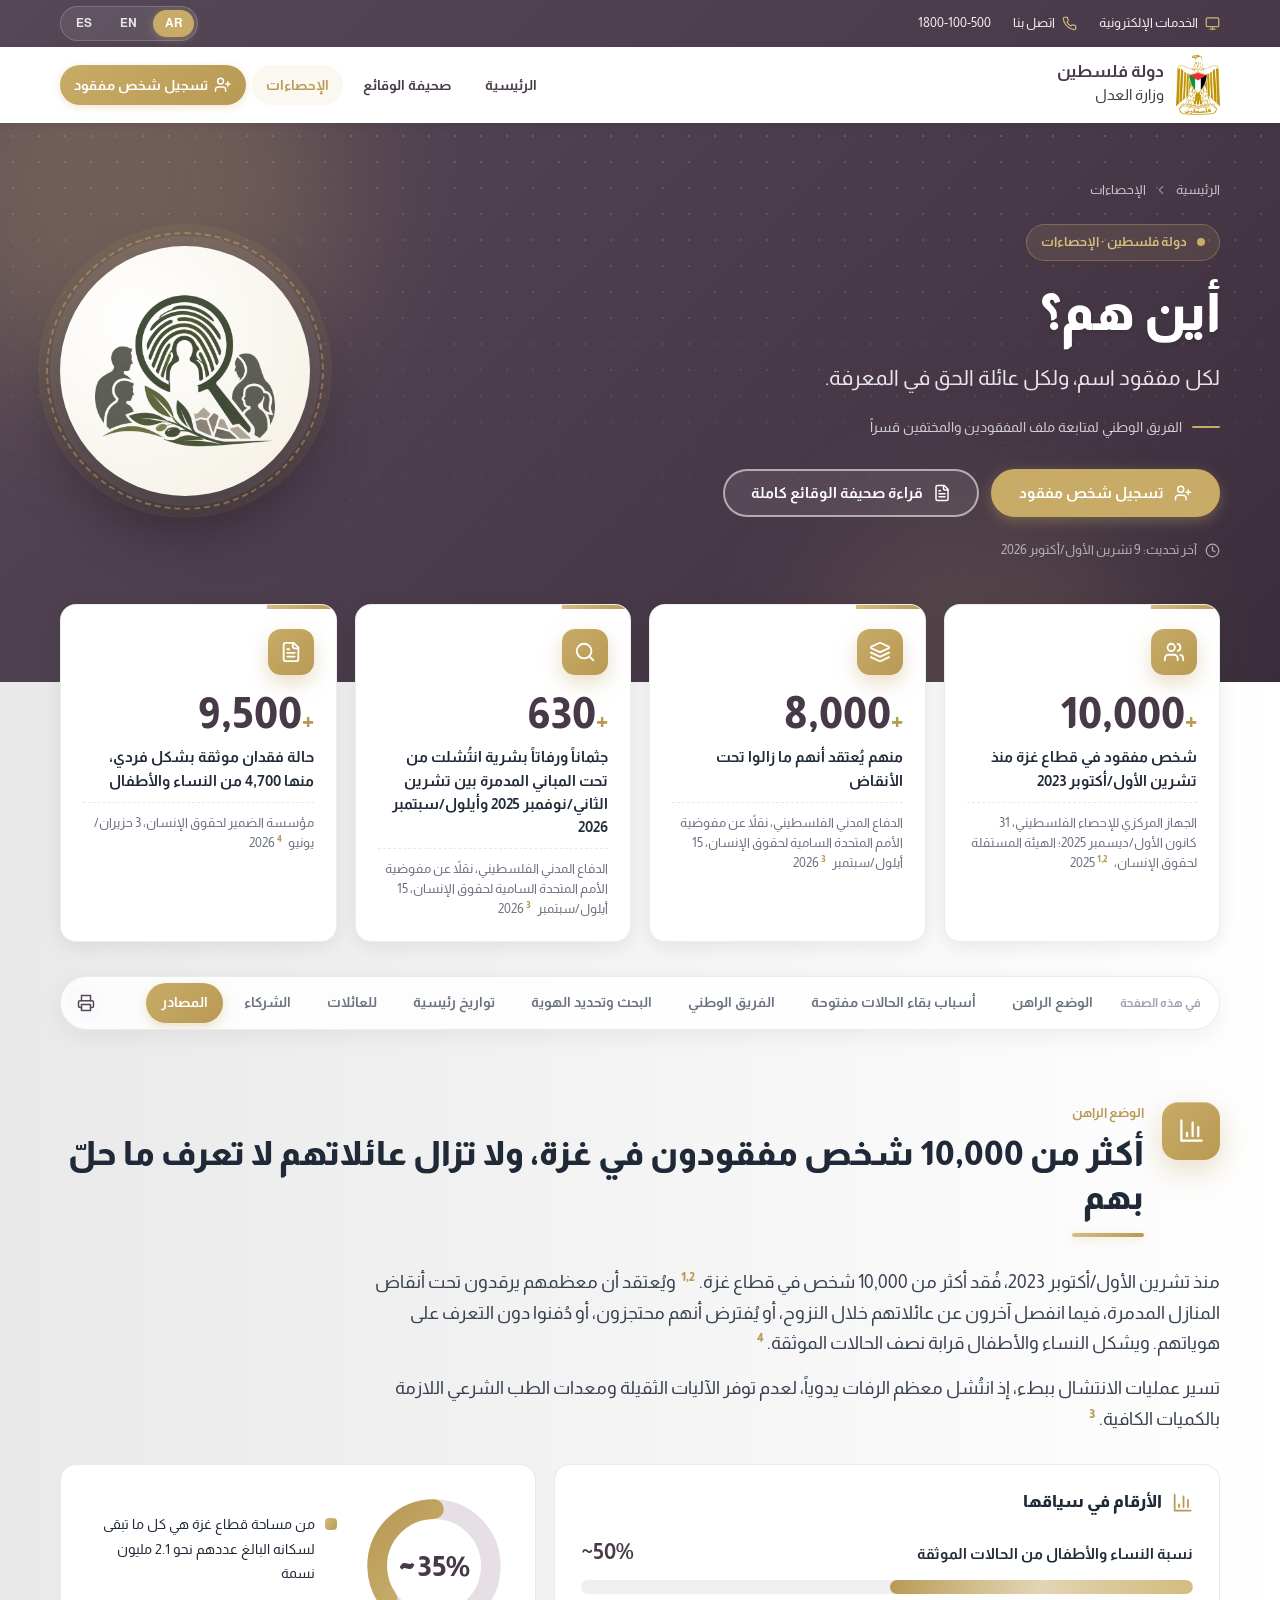
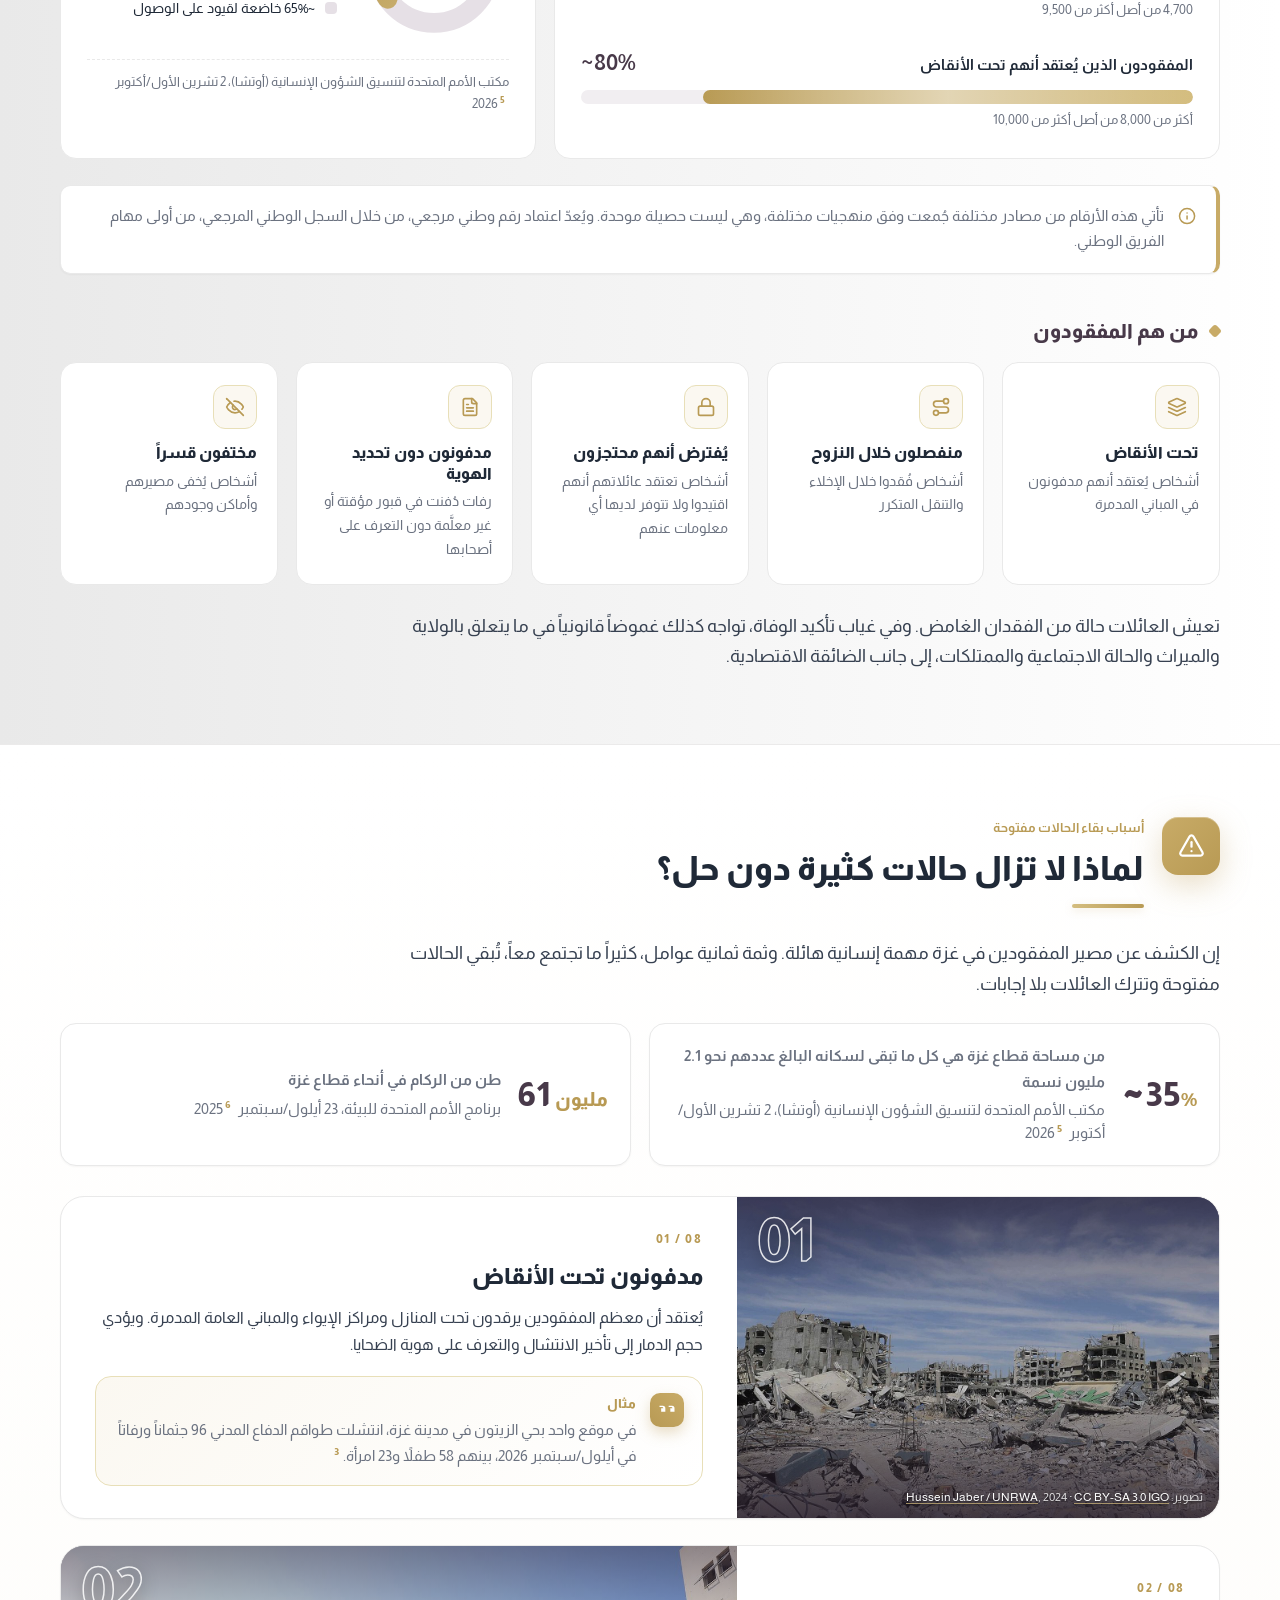
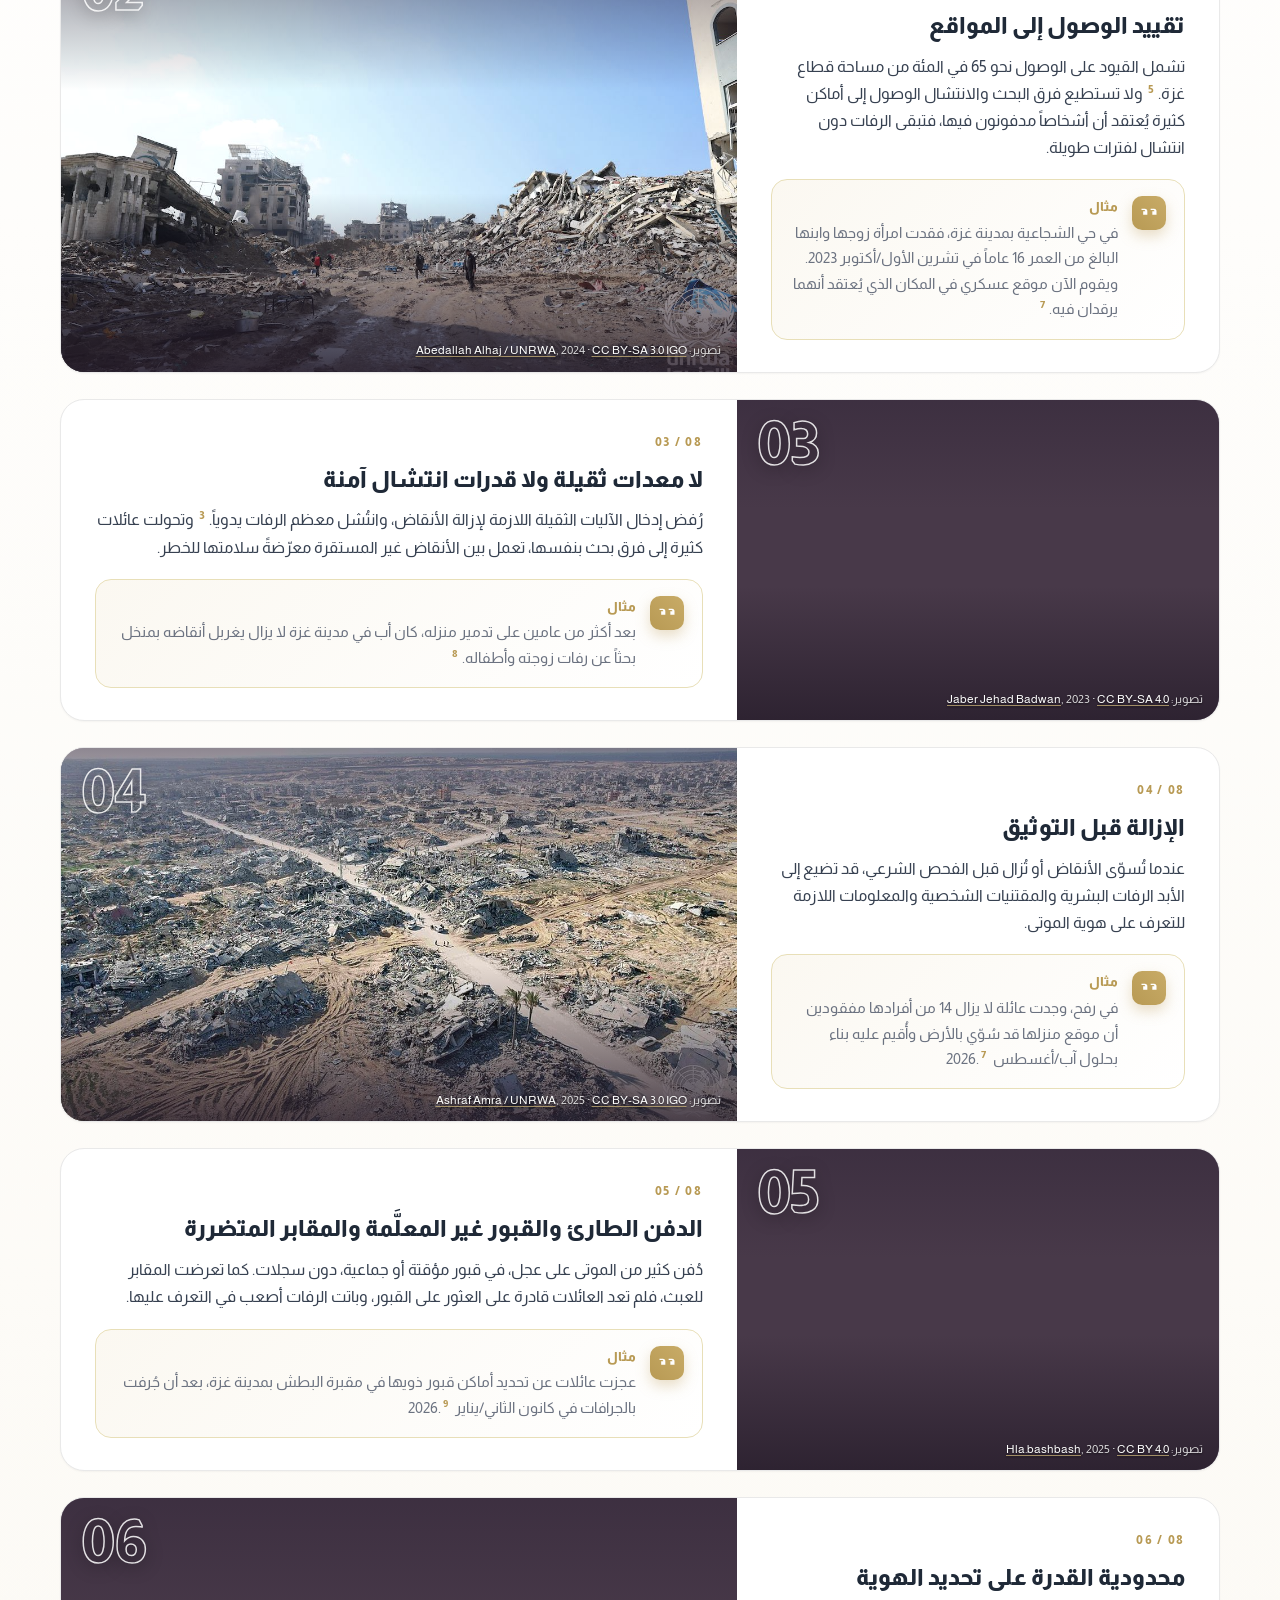
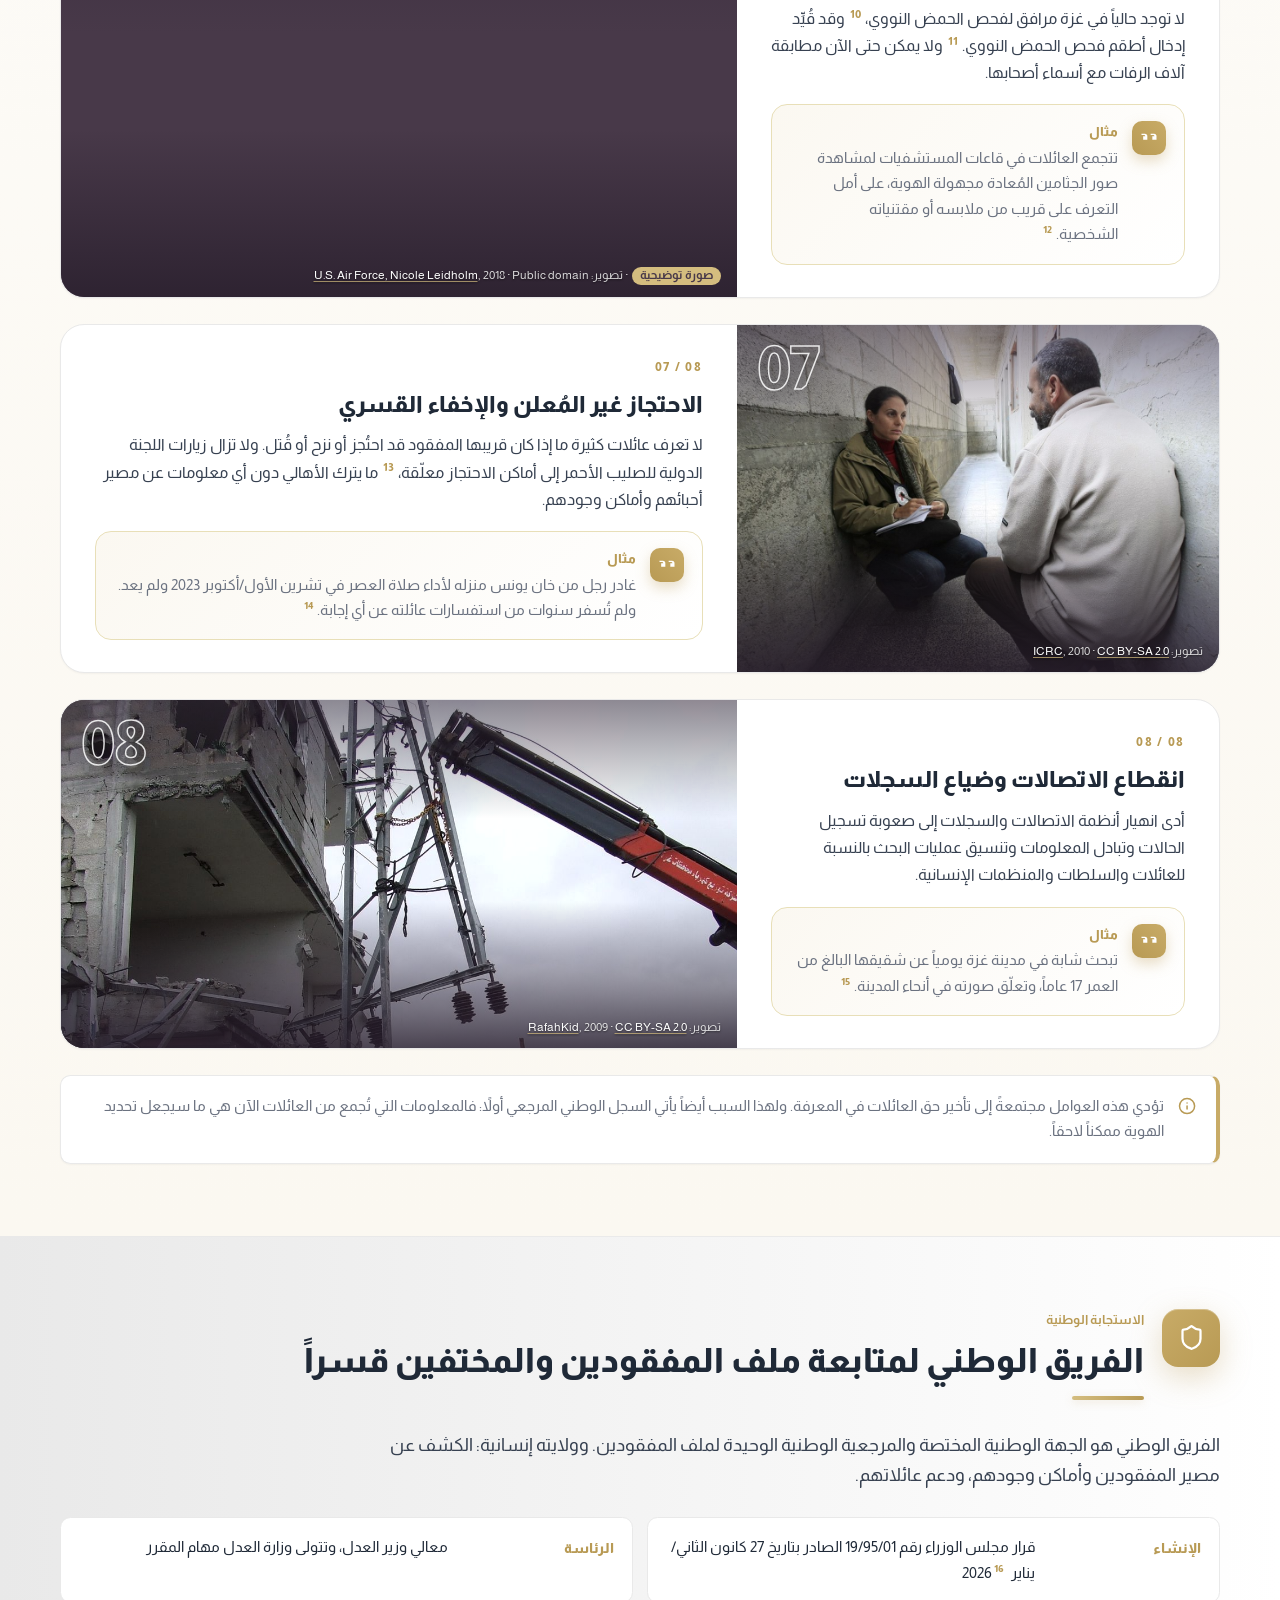
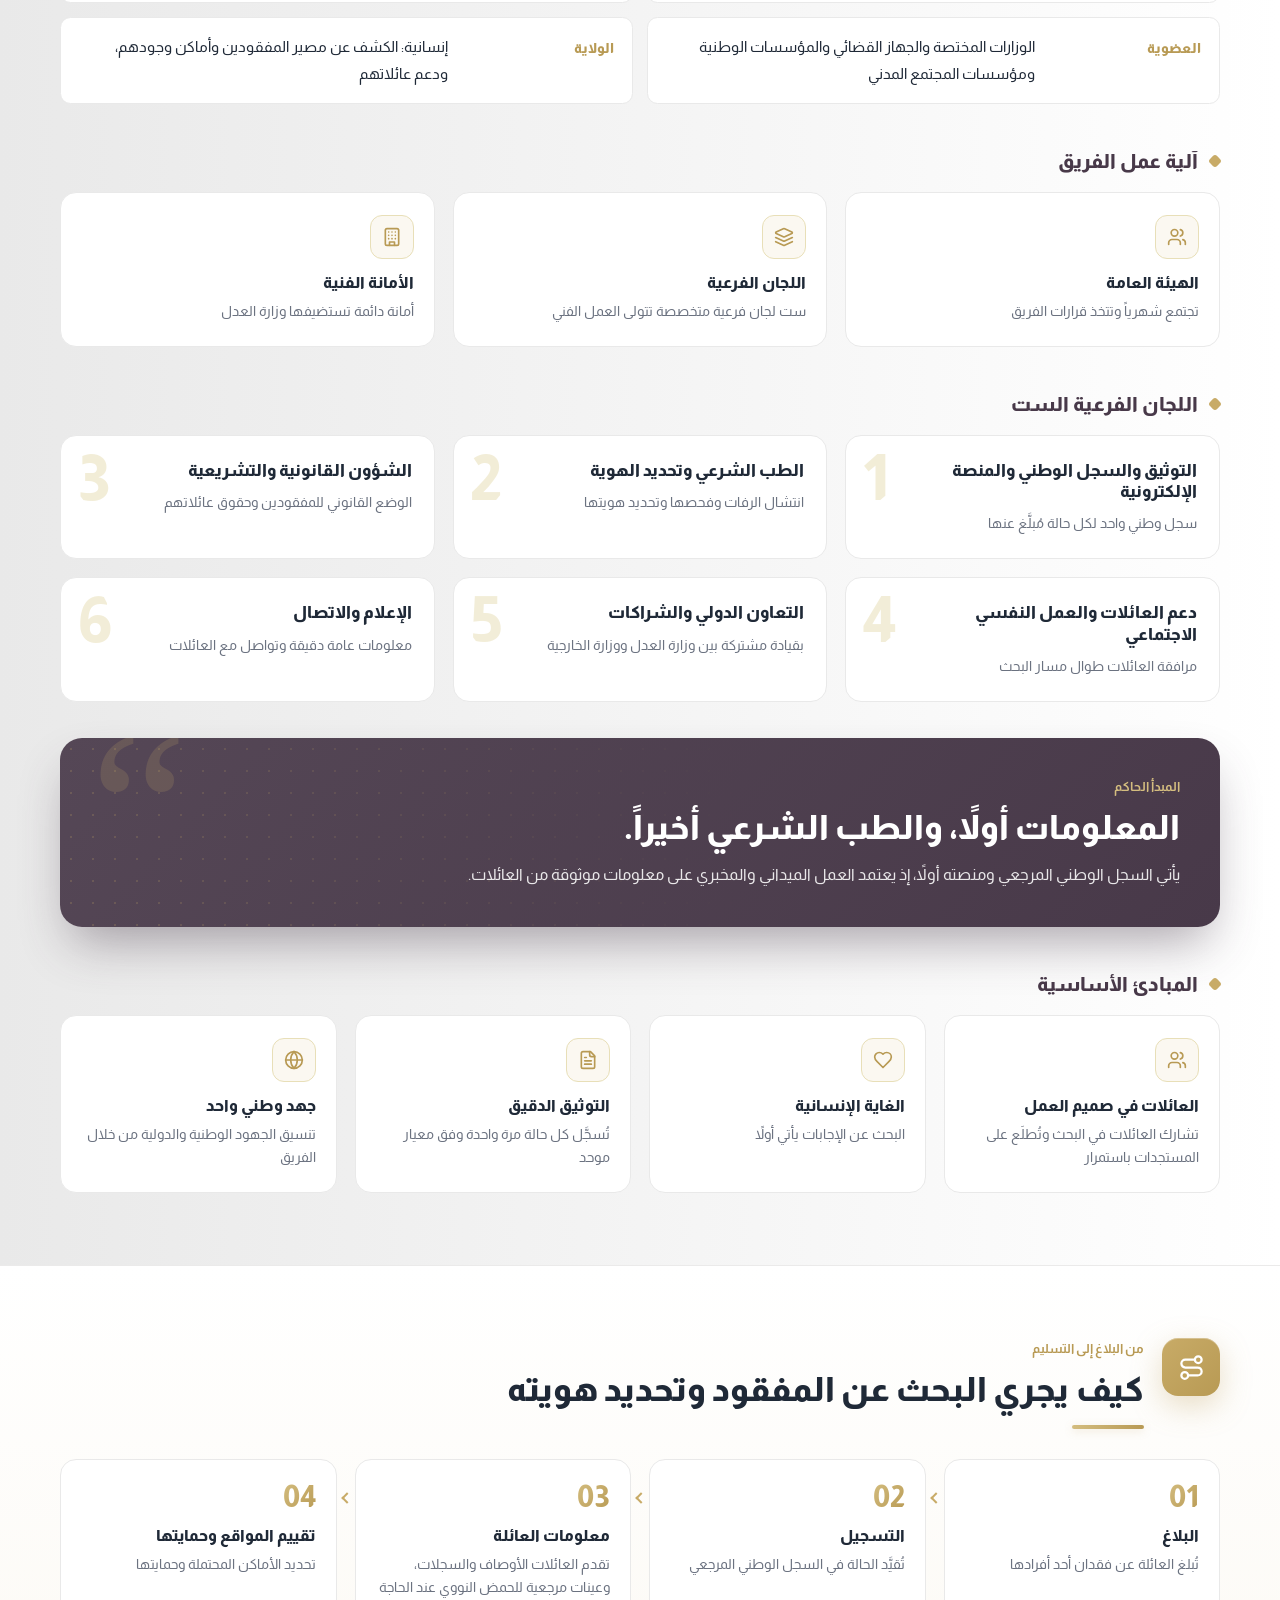
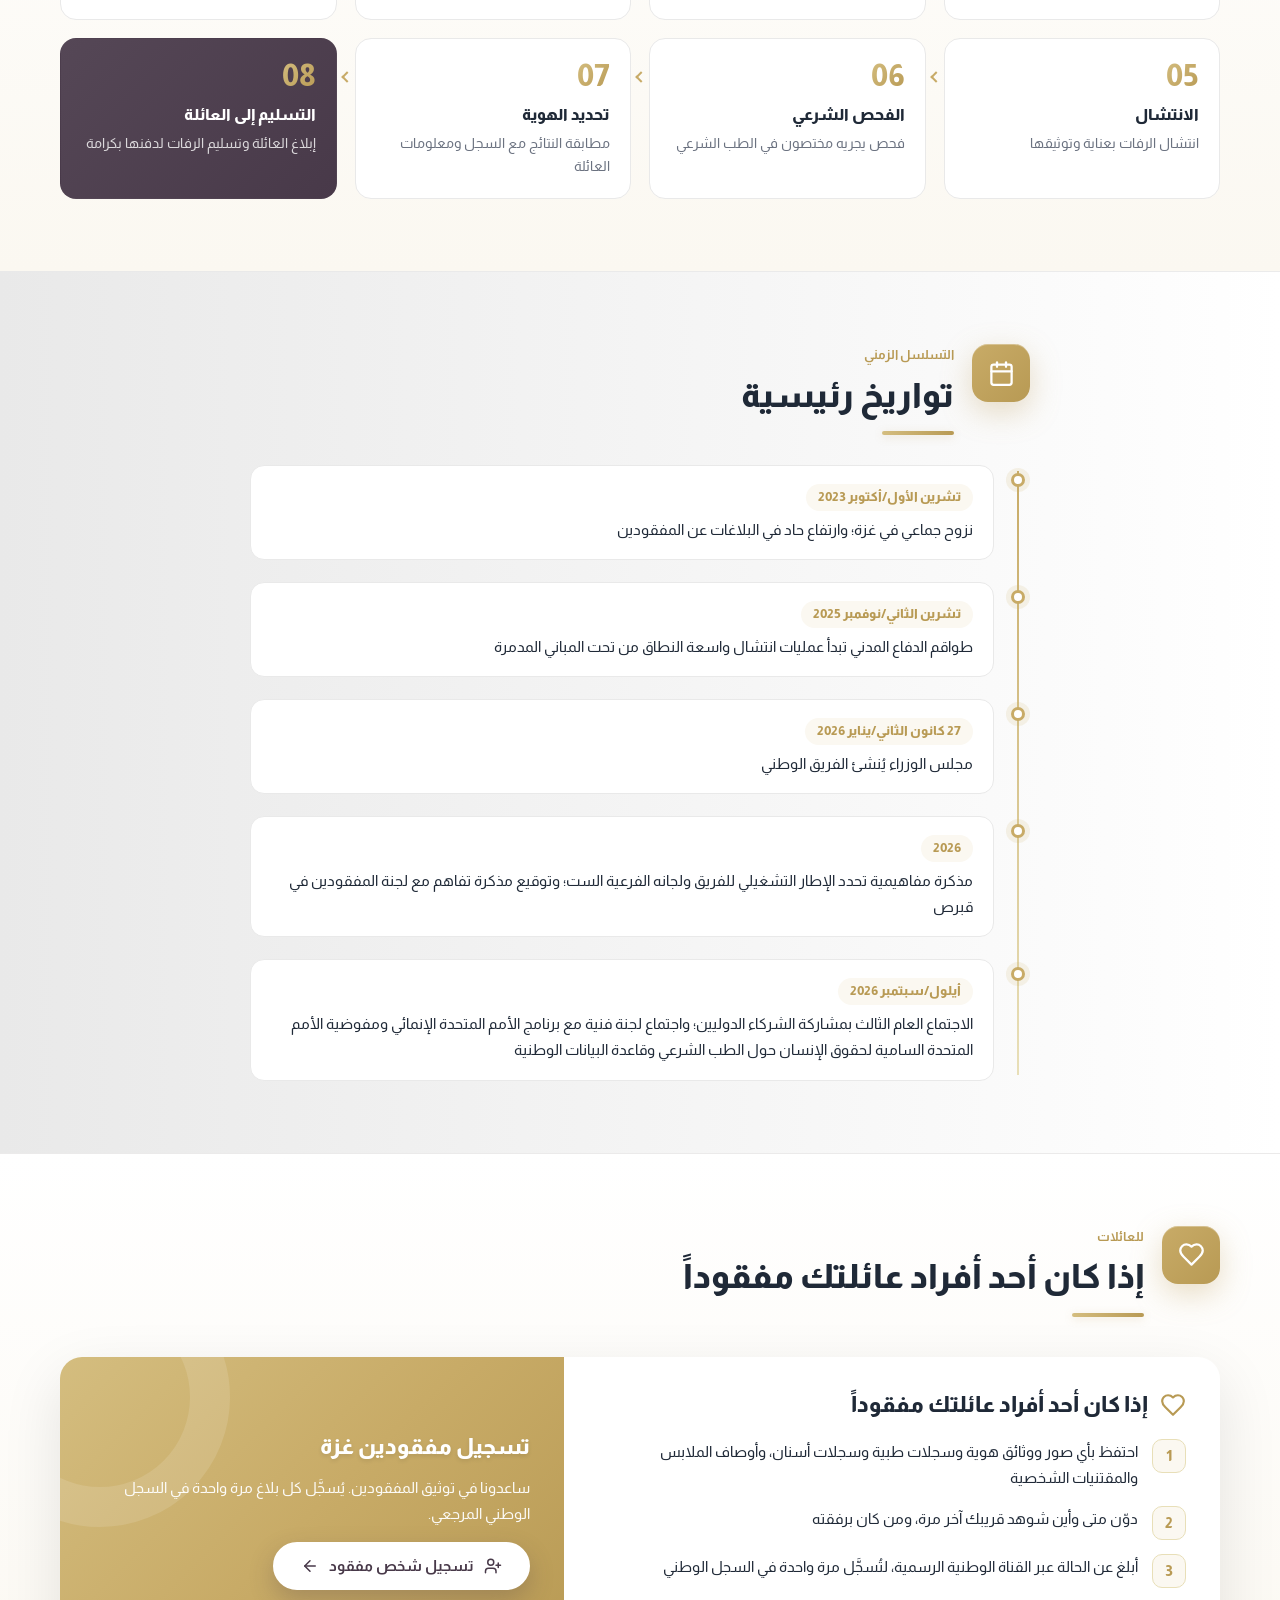
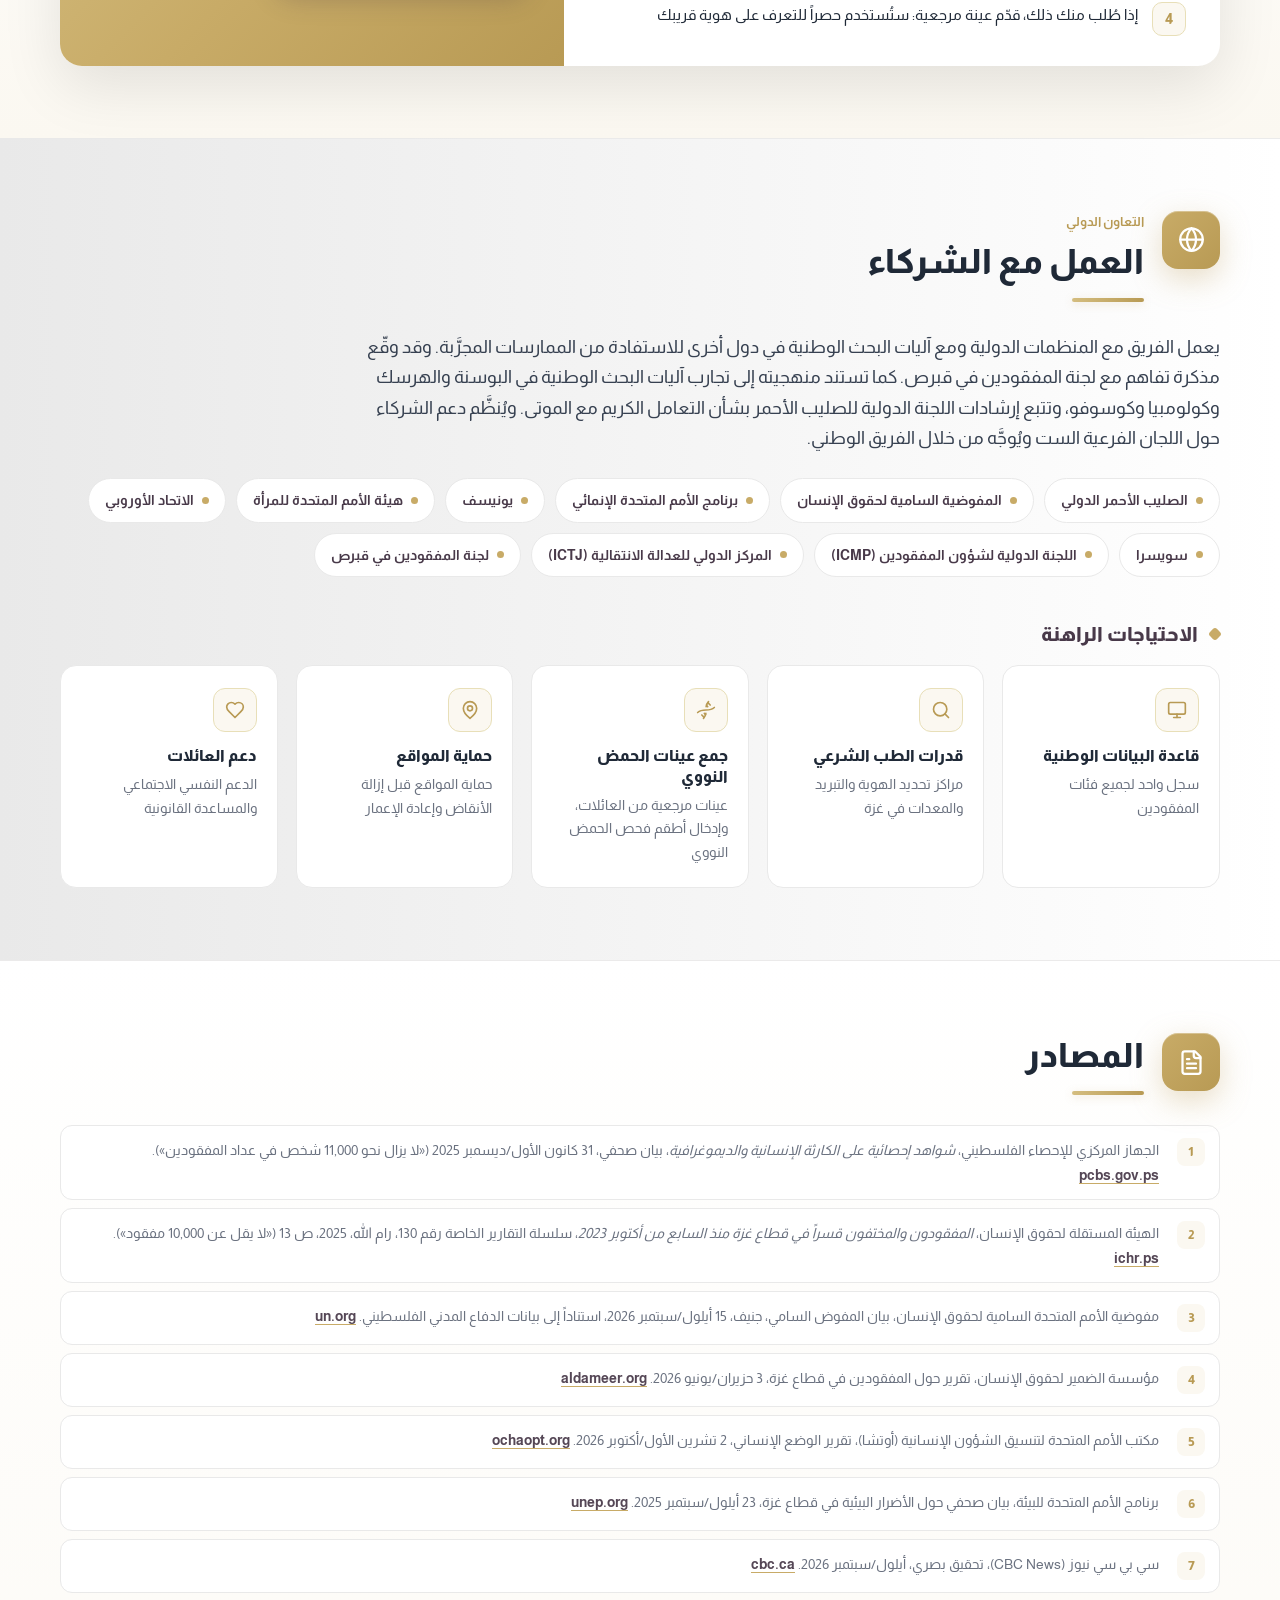
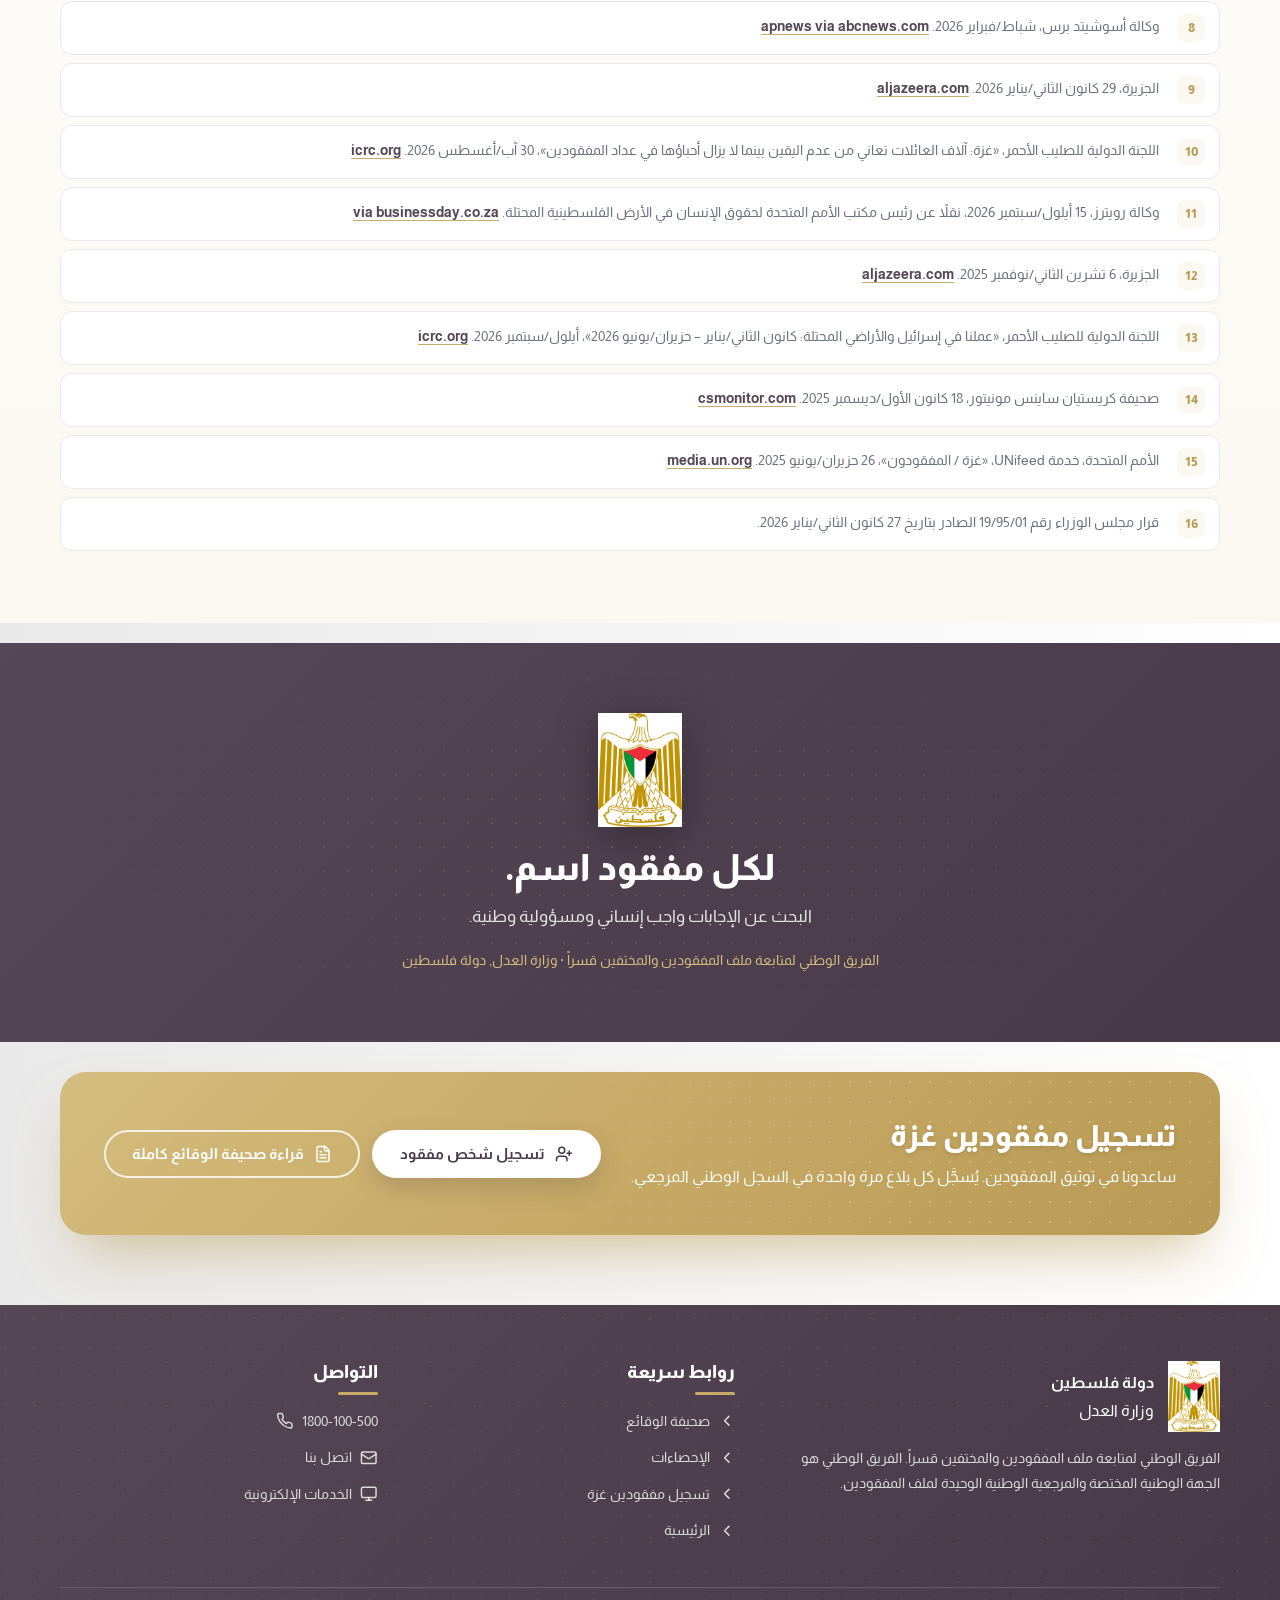
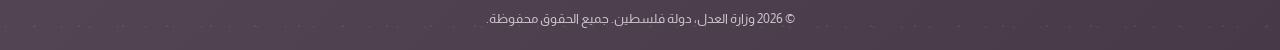
==== national-team-missing-persons-statistics/index.html @ a4e30861 "Temporary preview of the National Team missing persons pages" ====
<!doctype html>
<html lang="ar" dir="rtl">
<head>
<meta charset="utf-8">
<meta name="robots" content="noindex, nofollow">
<meta name="viewport" content="width=device-width, initial-scale=1">
<title>أين هم؟ المفقودون في غزة بالأرقام | وزارة العدل, دولة فلسطين</title>
<meta name="description" content="إحصاءات حول المفقودين في قطاع غزة: الأرقام الرئيسية، وأسباب بقاء الحالات مفتوحة، وكيف يبحث الفريق الوطني عن المفقودين ويحدد هوياتهم.">
<meta name="theme-color" content="#554756">
<meta property="og:title" content="أين هم؟ المفقودون في غزة بالأرقام">
<meta property="og:description" content="إحصاءات حول المفقودين في قطاع غزة: الأرقام الرئيسية، وأسباب بقاء الحالات مفتوحة، وكيف يبحث الفريق الوطني عن المفقودين ويحدد هوياتهم.">
<meta property="og:image" content="../assets/img/national-team-logo.png">
<link rel="canonical" href="https://moj.pna.ps/national-team-missing-persons-statistics">
<link rel="alternate" hreflang="ar" href="https://moj.pna.ps/national-team-missing-persons-statistics">
<link rel="alternate" hreflang="en" href="https://moj.pna.ps/en/national-team-missing-persons-statistics">
<link rel="alternate" hreflang="es" href="https://moj.pna.ps/es/national-team-missing-persons-statistics">
<link rel="alternate" hreflang="x-default" href="https://moj.pna.ps/national-team-missing-persons-statistics">
<link rel="icon" href="../assets/img/coat-of-arms.png">
<!-- Almarai is already self-hosted on moj.pna.ps; this link is only for standalone use -->
<link rel="preconnect" href="https://fonts.googleapis.com">
<link rel="preconnect" href="https://fonts.gstatic.com" crossorigin>
<link rel="stylesheet" href="https://fonts.googleapis.com/css2?family=Almarai:wght@300;400;700;800&display=swap">
<link rel="stylesheet" href="../assets/css/missing-persons.css">
<script src="../assets/js/missing-persons.js" defer></script>
<style>html{scroll-behavior:smooth}body{margin:0;background:#fff}</style>
</head>
<body>
<div class="mp" lang="ar" dir="rtl" data-locale="en-US">
<div class="mp-progress" aria-hidden="true"><span></span></div>
<a class="mp-skip" href="#mp-content">انتقل إلى المحتوى</a>
<!-- SHELL:START (standalone header; remove when the page is placed inside the site layout) -->
<div class="mp-topbar"><div class="mp-container">
  <div class="mp-topbar-links">
    <a href="https://eservices.moj.pna.ps" rel="noopener"><svg class="mp-icon" viewBox="0 0 24 24" aria-hidden="true" focusable="false"><rect width="20" height="14" x="2" y="3" rx="2"/><path d="M8 21h8"/><path d="M12 17v4"/></svg>الخدمات الإلكترونية</a>
    <a href="https://moj.pna.ps/Contact-Us"><svg class="mp-icon" viewBox="0 0 24 24" aria-hidden="true" focusable="false"><path d="M22 16.92v3a2 2 0 0 1-2.18 2 19.79 19.79 0 0 1-8.63-3.07 19.5 19.5 0 0 1-6-6 19.79 19.79 0 0 1-3.07-8.67A2 2 0 0 1 4.11 2h3a2 2 0 0 1 2 1.72 12.84 12.84 0 0 0 .7 2.81 2 2 0 0 1-.45 2.11L8.09 9.91a16 16 0 0 0 6 6l1.27-1.27a2 2 0 0 1 2.11-.45 12.84 12.84 0 0 0 2.81.7A2 2 0 0 1 22 16.92z"/></svg>اتصل بنا</a>
    <a href="tel:1800100500" dir="ltr">1800-100-500</a>
  </div>
  <nav class="mp-lang" aria-label="اللغة"><a href="../national-team-missing-persons-statistics/" hreflang="ar" lang="ar" aria-current="true" title="العربية">AR</a><a href="../en/national-team-missing-persons-statistics/" hreflang="en" lang="en" title="English">EN</a><a href="../es/national-team-missing-persons-statistics/" hreflang="es" lang="es" title="Español">ES</a></nav>
</div></div>
<header class="mp-header"><div class="mp-container">
  <a class="mp-brand" href="https://moj.pna.ps/"><img src="../assets/img/coat-of-arms.png" alt="" width="44" height="60"><span><strong>دولة فلسطين</strong><span>وزارة العدل</span></span></a>
  <nav class="mp-nav" aria-label="الرئيسية">
    <a href="https://moj.pna.ps/">الرئيسية</a>
    <a href="../national-team-missing-persons/">صحيفة الوقائع</a>
    <a href="../national-team-missing-persons-statistics/" aria-current="page">الإحصاءات</a>
    <a class="mp-nav-cta" href="https://moj.pna.ps/gaza-lost-people"><svg class="mp-icon" viewBox="0 0 24 24" aria-hidden="true" focusable="false"><path d="M16 21v-2a4 4 0 0 0-4-4H6a4 4 0 0 0-4 4v2"/><circle cx="9" cy="7" r="4"/><path d="M19 8v6"/><path d="M22 11h-6"/></svg><span>تسجيل شخص مفقود</span></a>
  </nav>
</div></header>
<!-- SHELL:END -->

<section class="mp-hero">
  <span class="mp-hero-glow g1"></span><span class="mp-hero-glow g2"></span>
  <div class="mp-container">
    <div class="mp-hero-text">
      <nav class="mp-crumbs" aria-label="breadcrumb"><a href="https://moj.pna.ps/">الرئيسية</a><svg class="mp-icon mp-flip" viewBox="0 0 24 24" aria-hidden="true" focusable="false"><path d="m9 18 6-6-6-6"/></svg><span aria-current="page">الإحصاءات</span></nav>
      <span class="mp-eyebrow">دولة فلسطين · الإحصاءات</span>
      <h1>أين هم؟</h1>
      <p class="mp-hero-tag">لكل مفقود اسم، ولكل عائلة الحق في المعرفة.</p>
      <p class="mp-hero-team">الفريق الوطني لمتابعة ملف المفقودين والمختفين قسراً</p>
      <div class="mp-hero-actions"><a class="mp-btn" href="https://moj.pna.ps/gaza-lost-people"><svg class="mp-icon" viewBox="0 0 24 24" aria-hidden="true" focusable="false"><path d="M16 21v-2a4 4 0 0 0-4-4H6a4 4 0 0 0-4 4v2"/><circle cx="9" cy="7" r="4"/><path d="M19 8v6"/><path d="M22 11h-6"/></svg>تسجيل شخص مفقود</a><a class="mp-btn mp-btn-ghost" href="../national-team-missing-persons/"><svg class="mp-icon" viewBox="0 0 24 24" aria-hidden="true" focusable="false"><path d="M15 2H6a2 2 0 0 0-2 2v16a2 2 0 0 0 2 2h12a2 2 0 0 0 2-2V7Z"/><path d="M14 2v4a2 2 0 0 0 2 2h4"/><path d="M16 13H8"/><path d="M16 17H8"/><path d="M10 9H8"/></svg>قراءة صحيفة الوقائع كاملة</a></div>
      <p class="mp-hero-meta"><svg class="mp-icon" viewBox="0 0 24 24" aria-hidden="true" focusable="false"><circle cx="12" cy="12" r="10"/><path d="M12 6v6l4 2"/></svg>آخر تحديث: 9 تشرين الأول/أكتوبر 2026</p>
    </div>
    <div class="mp-hero-logo-wrap"><div class="mp-hero-logo"><picture><source srcset="../assets/img/national-team-logo.webp" type="image/webp"><img src="../assets/img/national-team-logo.png" alt="الفريق الوطني لمتابعة ملف المفقودين والمختفين قسراً" width="560" height="560"></picture></div></div>
  </div>
</section>
<div class="mp-container">
  <div class="mp-kpis"><article class="mp-kpi" data-reveal style="--i:0"><div class="mp-kpi-icon"><svg class="mp-icon" viewBox="0 0 24 24" aria-hidden="true" focusable="false"><path d="M16 21v-2a4 4 0 0 0-4-4H6a4 4 0 0 0-4 4v2"/><circle cx="9" cy="7" r="4"/><path d="M22 21v-2a4 4 0 0 0-3-3.87"/><path d="M16 3.13a4 4 0 0 1 0 7.75"/></svg></div><span class="mp-num" data-count="10000" data-prefix="" data-suffix="+">10,000<small>+</small></span><p class="mp-kpi-label">شخص مفقود في قطاع غزة منذ تشرين الأول/أكتوبر 2023</p><p class="mp-kpi-src">الجهاز المركزي للإحصاء الفلسطيني، 31 كانون الأول/ديسمبر 2025؛ الهيئة المستقلة لحقوق الإنسان، 2025<sup class="mp-ref"><a href="#src-1">1,2</a></sup></p></article><article class="mp-kpi" data-reveal style="--i:1"><div class="mp-kpi-icon"><svg class="mp-icon" viewBox="0 0 24 24" aria-hidden="true" focusable="false"><path d="m12.83 2.18a2 2 0 0 0-1.66 0L2.6 6.08a1 1 0 0 0 0 1.83l8.58 3.91a2 2 0 0 0 1.66 0l8.58-3.9a1 1 0 0 0 0-1.83Z"/><path d="m22 17.65-9.17 4.16a2 2 0 0 1-1.66 0L2 17.65"/><path d="m22 12.65-9.17 4.16a2 2 0 0 1-1.66 0L2 12.65"/></svg></div><span class="mp-num" data-count="8000" data-prefix="" data-suffix="+">8,000<small>+</small></span><p class="mp-kpi-label">منهم يُعتقد أنهم ما زالوا تحت الأنقاض</p><p class="mp-kpi-src">الدفاع المدني الفلسطيني، نقلاً عن مفوضية الأمم المتحدة السامية لحقوق الإنسان، 15 أيلول/سبتمبر 2026<sup class="mp-ref"><a href="#src-3">3</a></sup></p></article><article class="mp-kpi" data-reveal style="--i:2"><div class="mp-kpi-icon"><svg class="mp-icon" viewBox="0 0 24 24" aria-hidden="true" focusable="false"><circle cx="11" cy="11" r="8"/><path d="m21 21-4.3-4.3"/></svg></div><span class="mp-num" data-count="630" data-prefix="" data-suffix="+">630<small>+</small></span><p class="mp-kpi-label">جثماناً ورفاتاً بشرية انتُشلت من تحت المباني المدمرة بين تشرين الثاني/نوفمبر 2025 وأيلول/سبتمبر 2026</p><p class="mp-kpi-src">الدفاع المدني الفلسطيني، نقلاً عن مفوضية الأمم المتحدة السامية لحقوق الإنسان، 15 أيلول/سبتمبر 2026<sup class="mp-ref"><a href="#src-3">3</a></sup></p></article><article class="mp-kpi" data-reveal style="--i:3"><div class="mp-kpi-icon"><svg class="mp-icon" viewBox="0 0 24 24" aria-hidden="true" focusable="false"><path d="M15 2H6a2 2 0 0 0-2 2v16a2 2 0 0 0 2 2h12a2 2 0 0 0 2-2V7Z"/><path d="M14 2v4a2 2 0 0 0 2 2h4"/><path d="M16 13H8"/><path d="M16 17H8"/><path d="M10 9H8"/></svg></div><span class="mp-num" data-count="9500" data-prefix="" data-suffix="+">9,500<small>+</small></span><p class="mp-kpi-label">حالة فقدان موثقة بشكل فردي، منها 4,700 من النساء والأطفال</p><p class="mp-kpi-src">مؤسسة الضمير لحقوق الإنسان، 3 حزيران/يونيو 2026<sup class="mp-ref"><a href="#src-4">4</a></sup></p></article></div>
</div>
<nav class="mp-toc" aria-label="في هذه الصفحة"><div class="mp-container"><div class="mp-toc-inner"><span class="mp-toc-label">في هذه الصفحة</span><a href="#situation">الوضع الراهن</a><a href="#why">أسباب بقاء الحالات مفتوحة</a><a href="#national-team">الفريق الوطني</a><a href="#process">البحث وتحديد الهوية</a><a href="#key-dates">تواريخ رئيسية</a><a href="#families">للعائلات</a><a href="#partners">الشركاء</a><a href="#sources">المصادر</a><span class="mp-toc-tools"><button type="button" class="mp-iconbtn" data-print title="طباعة / حفظ بصيغة PDF" aria-label="طباعة / حفظ بصيغة PDF"><svg class="mp-icon" viewBox="0 0 24 24" aria-hidden="true" focusable="false"><path d="M6 9V2h12v7"/><path d="M6 18H4a2 2 0 0 1-2-2v-5a2 2 0 0 1 2-2h16a2 2 0 0 1 2 2v5a2 2 0 0 1-2 2h-2"/><rect x="6" y="14" width="12" height="8"/></svg></button></span></div></div></nav>
<main id="mp-content" class="mp-main">
<section id="situation" class="mp-section"><div class="mp-container">
  <div class="mp-head" data-reveal><div class="mp-head-icon"><svg class="mp-icon" viewBox="0 0 24 24" aria-hidden="true" focusable="false"><path d="M3 3v18h18"/><path d="M18 17V9"/><path d="M13 17V5"/><path d="M8 17v-3"/></svg></div><div><span class="mp-kicker">الوضع الراهن</span><h2>أكثر من 10,000 شخص مفقودون في غزة، ولا تزال عائلاتهم لا تعرف ما حلّ بهم</h2><span class="mp-divider"></span></div></div>
  <p class="mp-lead" data-reveal>منذ تشرين الأول/أكتوبر 2023، فُقد أكثر من 10,000 شخص في قطاع غزة.<sup class="mp-ref"><a href="#src-1">1,2</a></sup> ويُعتقد أن معظمهم يرقدون تحت أنقاض المنازل المدمرة، فيما انفصل آخرون عن عائلاتهم خلال النزوح، أو يُفترض أنهم محتجزون، أو دُفنوا دون التعرف على هوياتهم. ويشكل النساء والأطفال قرابة نصف الحالات الموثقة.<sup class="mp-ref"><a href="#src-4">4</a></sup></p><p class="mp-lead" data-reveal>تسير عمليات الانتشال ببطء، إذ انتُشل معظم الرفات يدوياً، لعدم توفر الآليات الثقيلة ومعدات الطب الشرعي اللازمة بالكميات الكافية.<sup class="mp-ref"><a href="#src-3">3</a></sup></p>
  <div class="mp-viz">
    <div class="mp-viz-card" data-reveal><h3><svg class="mp-icon" viewBox="0 0 24 24" aria-hidden="true" focusable="false"><path d="M3 3v18h18"/><path d="M18 17V9"/><path d="M13 17V5"/><path d="M8 17v-3"/></svg>الأرقام في سياقها</h3><div class="mp-bar" data-reveal><div class="mp-bar-top"><span>نسبة النساء والأطفال من الحالات الموثقة</span><b>~50%</b></div><div class="mp-bar-track" role="img" aria-label="نسبة النساء والأطفال من الحالات الموثقة: 4,700 من أصل أكثر من 9,500"><div class="mp-bar-fill" style="--v:49.5"></div></div><small>4,700 من أصل أكثر من 9,500</small></div><div class="mp-bar" data-reveal><div class="mp-bar-top"><span>المفقودون الذين يُعتقد أنهم تحت الأنقاض</span><b>~80%</b></div><div class="mp-bar-track" role="img" aria-label="المفقودون الذين يُعتقد أنهم تحت الأنقاض: أكثر من 8,000 من أصل أكثر من 10,000"><div class="mp-bar-fill" style="--v:80"></div></div><small>أكثر من 8,000 من أصل أكثر من 10,000</small></div></div>
    <div class="mp-viz-card" data-reveal style="--i:1">
  <div class="mp-donut-wrap">
    <div class="mp-donut" style="--v:35" role="img" aria-label="~35% من مساحة قطاع غزة هي كل ما تبقى لسكانه البالغ عددهم نحو 2.1 مليون نسمة">
      <svg viewBox="0 0 42 42" aria-hidden="true"><defs><linearGradient id="mp-grad" x1="0" y1="0" x2="1" y2="1"><stop offset="0" stop-color="#D4BD7F"/><stop offset="1" stop-color="#B89A54"/></linearGradient></defs>
        <circle class="bg" cx="21" cy="21" r="15.915" stroke-width="6"/><circle class="fg" cx="21" cy="21" r="15.915" stroke-width="6" pathLength="100"/></svg>
      <span class="mp-donut-center">~35%</span>
    </div>
    <div class="mp-legend"><span><i style="background:linear-gradient(135deg,#D4BD7F,#B89A54)"></i>من مساحة قطاع غزة هي كل ما تبقى لسكانه البالغ عددهم نحو 2.1 مليون نسمة</span><span><i style="background:#E6E0E6"></i>~65% خاضعة لقيود على الوصول</span></div>
  </div><p class="mp-donut-src">مكتب الأمم المتحدة لتنسيق الشؤون الإنسانية (أوتشا)، 2 تشرين الأول/أكتوبر 2026<sup class="mp-ref"><a href="#src-5">5</a></sup></p></div>
  </div>
  <p class="mp-note" data-reveal><svg class="mp-icon" viewBox="0 0 24 24" aria-hidden="true" focusable="false"><circle cx="12" cy="12" r="10"/><path d="M12 16v-4"/><path d="M12 8h.01"/></svg><span>تأتي هذه الأرقام من مصادر مختلفة جُمعت وفق منهجيات مختلفة، وهي ليست حصيلة موحدة. ويُعدّ اعتماد رقم وطني مرجعي، من خلال السجل الوطني المرجعي، من أولى مهام الفريق الوطني.</span></p>
  <h3 class="mp-h3" data-reveal>من هم المفقودون</h3>
  <div class="mp-grid mp-g5"><div class="mp-tile" data-reveal style="--i:0"><div class="mp-tile-icon"><svg class="mp-icon" viewBox="0 0 24 24" aria-hidden="true" focusable="false"><path d="m12.83 2.18a2 2 0 0 0-1.66 0L2.6 6.08a1 1 0 0 0 0 1.83l8.58 3.91a2 2 0 0 0 1.66 0l8.58-3.9a1 1 0 0 0 0-1.83Z"/><path d="m22 17.65-9.17 4.16a2 2 0 0 1-1.66 0L2 17.65"/><path d="m22 12.65-9.17 4.16a2 2 0 0 1-1.66 0L2 12.65"/></svg></div><h4>تحت الأنقاض</h4><p>أشخاص يُعتقد أنهم مدفونون في المباني المدمرة</p></div><div class="mp-tile" data-reveal style="--i:1"><div class="mp-tile-icon"><svg class="mp-icon" viewBox="0 0 24 24" aria-hidden="true" focusable="false"><circle cx="6" cy="19" r="3"/><path d="M9 19h8.5a3.5 3.5 0 0 0 0-7h-11a3.5 3.5 0 0 1 0-7H15"/><circle cx="18" cy="5" r="3"/></svg></div><h4>منفصلون خلال النزوح</h4><p>أشخاص فُقدوا خلال الإخلاء والتنقل المتكرر</p></div><div class="mp-tile" data-reveal style="--i:2"><div class="mp-tile-icon"><svg class="mp-icon" viewBox="0 0 24 24" aria-hidden="true" focusable="false"><rect width="18" height="11" x="3" y="11" rx="2"/><path d="M7 11V7a5 5 0 0 1 10 0v4"/></svg></div><h4>يُفترض أنهم محتجزون</h4><p>أشخاص تعتقد عائلاتهم أنهم اقتيدوا ولا تتوفر لديها أي معلومات عنهم</p></div><div class="mp-tile" data-reveal style="--i:3"><div class="mp-tile-icon"><svg class="mp-icon" viewBox="0 0 24 24" aria-hidden="true" focusable="false"><path d="M15 2H6a2 2 0 0 0-2 2v16a2 2 0 0 0 2 2h12a2 2 0 0 0 2-2V7Z"/><path d="M14 2v4a2 2 0 0 0 2 2h4"/><path d="M16 13H8"/><path d="M16 17H8"/><path d="M10 9H8"/></svg></div><h4>مدفونون دون تحديد الهوية</h4><p>رفات دُفنت في قبور مؤقتة أو غير معلَّمة دون التعرف على أصحابها</p></div><div class="mp-tile" data-reveal style="--i:4"><div class="mp-tile-icon"><svg class="mp-icon" viewBox="0 0 24 24" aria-hidden="true" focusable="false"><path d="M9.88 9.88a3 3 0 1 0 4.24 4.24"/><path d="M10.73 5.08A10.43 10.43 0 0 1 12 5c7 0 10 7 10 7a13.16 13.16 0 0 1-1.67 2.68"/><path d="M6.61 6.61A13.53 13.53 0 0 0 2 12s3 7 10 7a9.74 9.74 0 0 0 5.39-1.61"/><path d="m2 2 20 20"/></svg></div><h4>مختفون قسراً</h4><p>أشخاص يُخفى مصيرهم وأماكن وجودهم</p></div></div>
  <p class="mp-lead" data-reveal style="margin-top:26px">تعيش العائلات حالة من الفقدان الغامض. وفي غياب تأكيد الوفاة، تواجه كذلك غموضاً قانونياً في ما يتعلق بالولاية والميراث والحالة الاجتماعية والممتلكات، إلى جانب الضائقة الاقتصادية.</p>
</div></section>

<section id="why" class="mp-section mp-section-alt"><div class="mp-container">
  <div class="mp-head" data-reveal><div class="mp-head-icon"><svg class="mp-icon" viewBox="0 0 24 24" aria-hidden="true" focusable="false"><path d="m21.73 18-8-14a2 2 0 0 0-3.48 0l-8 14A2 2 0 0 0 4 21h16a2 2 0 0 0 1.73-3Z"/><path d="M12 9v4"/><path d="M12 17h.01"/></svg></div><div><span class="mp-kicker">أسباب بقاء الحالات مفتوحة</span><h2>لماذا لا تزال حالات كثيرة دون حل؟</h2><span class="mp-divider"></span></div></div>
  <p class="mp-lead" data-reveal>إن الكشف عن مصير المفقودين في غزة مهمة إنسانية هائلة. وثمة ثمانية عوامل، كثيراً ما تجتمع معاً، تُبقي الحالات مفتوحة وتترك العائلات بلا إجابات.</p>
  <div class="mp-grid mp-g2" style="margin-top:24px"><div class="mp-mini" data-reveal style="--i:0"><span class="mp-num" data-count="35" data-prefix="~" data-suffix="%">~35<small>%</small></span><div><p>من مساحة قطاع غزة هي كل ما تبقى لسكانه البالغ عددهم نحو 2.1 مليون نسمة</p><p class="mp-kpi-src">مكتب الأمم المتحدة لتنسيق الشؤون الإنسانية (أوتشا)، 2 تشرين الأول/أكتوبر 2026<sup class="mp-ref"><a href="#src-5">5</a></sup></p></div></div><div class="mp-mini" data-reveal style="--i:1"><span class="mp-num" data-count="61" data-prefix="" data-suffix=" مليون">61<small> مليون</small></span><div><p>طن من الركام في أنحاء قطاع غزة</p><p class="mp-kpi-src">برنامج الأمم المتحدة للبيئة، 23 أيلول/سبتمبر 2025<sup class="mp-ref"><a href="#src-6">6</a></sup></p></div></div></div>
  <div class="mp-factors"><article class="mp-fcard" data-reveal><figure class="mp-fcard-media"><img src="../assets/img/factors/rubble.jpg" alt="مدفونون تحت الأنقاض" width="1200" height="800" loading="lazy" decoding="async"><span class="mp-fcard-n" aria-hidden="true">01</span><figcaption class="mp-credit">تصوير: <a href="https://commons.wikimedia.org/wiki/File:Destruction_caused_by_Israeli_bombing_of_Jabalia_camp,_Gaza_Strip.jpg" target="_blank" rel="noopener">Hussein Jaber / UNRWA</a>, 2024 · <a href="https://creativecommons.org/licenses/by-sa/3.0/igo/" target="_blank" rel="noopener license">CC BY-SA 3.0 IGO</a></figcaption></figure><div class="mp-fcard-body"><span class="mp-fcard-k">01 / 08</span><h3>مدفونون تحت الأنقاض</h3><p>يُعتقد أن معظم المفقودين يرقدون تحت المنازل ومراكز الإيواء والمباني العامة المدمرة. ويؤدي حجم الدمار إلى تأخير الانتشال والتعرف على هوية الضحايا.</p><blockquote class="mp-example"><svg class="mp-quote" viewBox="0 0 24 24" aria-hidden="true"><path d="M10 7H6a3 3 0 0 0-3 3v4h5v-4H5.5A1.5 1.5 0 0 1 7 8.5h3zm11 0h-4a3 3 0 0 0-3 3v4h5v-4h-2.5A1.5 1.5 0 0 1 18 8.5h3z"/></svg><span><strong>مثال</strong>في موقع واحد بحي الزيتون في مدينة غزة، انتشلت طواقم الدفاع المدني 96 جثماناً ورفاتاً في أيلول/سبتمبر 2026، بينهم 58 طفلاً و23 امرأة.<sup class="mp-ref"><a href="#src-3">3</a></sup></span></blockquote></div></article><article class="mp-fcard" data-reveal><figure class="mp-fcard-media"><img src="../assets/img/factors/access.jpg" alt="تقييد الوصول إلى المواقع" width="1200" height="800" loading="lazy" decoding="async"><span class="mp-fcard-n" aria-hidden="true">02</span><figcaption class="mp-credit">تصوير: <a href="https://commons.wikimedia.org/wiki/File:Destruction_in_Al-Maqousi_quarter,_Gaza_Strip.jpg" target="_blank" rel="noopener">Abedallah Alhaj / UNRWA</a>, 2024 · <a href="https://creativecommons.org/licenses/by-sa/3.0/igo/" target="_blank" rel="noopener license">CC BY-SA 3.0 IGO</a></figcaption></figure><div class="mp-fcard-body"><span class="mp-fcard-k">02 / 08</span><h3>تقييد الوصول إلى المواقع</h3><p>تشمل القيود على الوصول نحو 65 في المئة من مساحة قطاع غزة.<sup class="mp-ref"><a href="#src-5">5</a></sup> ولا تستطيع فرق البحث والانتشال الوصول إلى أماكن كثيرة يُعتقد أن أشخاصاً مدفونون فيها، فتبقى الرفات دون انتشال لفترات طويلة.</p><blockquote class="mp-example"><svg class="mp-quote" viewBox="0 0 24 24" aria-hidden="true"><path d="M10 7H6a3 3 0 0 0-3 3v4h5v-4H5.5A1.5 1.5 0 0 1 7 8.5h3zm11 0h-4a3 3 0 0 0-3 3v4h5v-4h-2.5A1.5 1.5 0 0 1 18 8.5h3z"/></svg><span><strong>مثال</strong>في حي الشجاعية بمدينة غزة، فقدت امرأة زوجها وابنها البالغ من العمر 16 عاماً في تشرين الأول/أكتوبر 2023. ويقوم الآن موقع عسكري في المكان الذي يُعتقد أنهما يرقدان فيه.<sup class="mp-ref"><a href="#src-7">7</a></sup></span></blockquote></div></article><article class="mp-fcard" data-reveal><figure class="mp-fcard-media"><img src="../assets/img/factors/hands.jpg" alt="لا معدات ثقيلة ولا قدرات انتشال آمنة" width="1200" height="800" loading="lazy" decoding="async"><span class="mp-fcard-n" aria-hidden="true">03</span><figcaption class="mp-credit">تصوير: <a href="https://commons.wikimedia.org/wiki/File:Civil_defense_in_Gaza_searching_for_victims_under_the_rubble.jpg" target="_blank" rel="noopener">Jaber Jehad Badwan</a>, 2023 · <a href="https://creativecommons.org/licenses/by-sa/4.0/" target="_blank" rel="noopener license">CC BY-SA 4.0</a></figcaption></figure><div class="mp-fcard-body"><span class="mp-fcard-k">03 / 08</span><h3>لا معدات ثقيلة ولا قدرات انتشال آمنة</h3><p>رُفض إدخال الآليات الثقيلة اللازمة لإزالة الأنقاض، وانتُشل معظم الرفات يدوياً.<sup class="mp-ref"><a href="#src-3">3</a></sup> وتحولت عائلات كثيرة إلى فرق بحث بنفسها، تعمل بين الأنقاض غير المستقرة معرّضةً سلامتها للخطر.</p><blockquote class="mp-example"><svg class="mp-quote" viewBox="0 0 24 24" aria-hidden="true"><path d="M10 7H6a3 3 0 0 0-3 3v4h5v-4H5.5A1.5 1.5 0 0 1 7 8.5h3zm11 0h-4a3 3 0 0 0-3 3v4h5v-4h-2.5A1.5 1.5 0 0 1 18 8.5h3z"/></svg><span><strong>مثال</strong>بعد أكثر من عامين على تدمير منزله، كان أب في مدينة غزة لا يزال يغربل أنقاضه بمنخل بحثاً عن رفات زوجته وأطفاله.<sup class="mp-ref"><a href="#src-8">8</a></sup></span></blockquote></div></article><article class="mp-fcard" data-reveal><figure class="mp-fcard-media"><img src="../assets/img/factors/levelled.jpg" alt="الإزالة قبل التوثيق" width="1200" height="800" loading="lazy" decoding="async"><span class="mp-fcard-n" aria-hidden="true">04</span><figcaption class="mp-credit">تصوير: <a href="https://commons.wikimedia.org/wiki/File:An_aerial_view_showing_destruction_in_Rafah_after_Israeli_forces_withdrawal_and_as_the_ceasefire_took_hold,_Gaza_Strip.jpg" target="_blank" rel="noopener">Ashraf Amra / UNRWA</a>, 2025 · <a href="https://creativecommons.org/licenses/by-sa/3.0/igo/" target="_blank" rel="noopener license">CC BY-SA 3.0 IGO</a></figcaption></figure><div class="mp-fcard-body"><span class="mp-fcard-k">04 / 08</span><h3>الإزالة قبل التوثيق</h3><p>عندما تُسوّى الأنقاض أو تُزال قبل الفحص الشرعي، قد تضيع إلى الأبد الرفات البشرية والمقتنيات الشخصية والمعلومات اللازمة للتعرف على هوية الموتى.</p><blockquote class="mp-example"><svg class="mp-quote" viewBox="0 0 24 24" aria-hidden="true"><path d="M10 7H6a3 3 0 0 0-3 3v4h5v-4H5.5A1.5 1.5 0 0 1 7 8.5h3zm11 0h-4a3 3 0 0 0-3 3v4h5v-4h-2.5A1.5 1.5 0 0 1 18 8.5h3z"/></svg><span><strong>مثال</strong>في رفح، وجدت عائلة لا يزال 14 من أفرادها مفقودين أن موقع منزلها قد سُوّي بالأرض وأُقيم عليه بناء بحلول آب/أغسطس 2026.<sup class="mp-ref"><a href="#src-7">7</a></sup></span></blockquote></div></article><article class="mp-fcard" data-reveal><figure class="mp-fcard-media"><img src="../assets/img/factors/graves.jpg" alt="الدفن الطارئ والقبور غير المعلَّمة والمقابر المتضررة" width="1200" height="800" loading="lazy" decoding="async"><span class="mp-fcard-n" aria-hidden="true">05</span><figcaption class="mp-credit">تصوير: <a href="https://commons.wikimedia.org/wiki/File:Sheikh_Radwan_Cemetery_in_Gaza_war_23-25.jpg" target="_blank" rel="noopener">Hla.bashbash</a>, 2025 · <a href="https://creativecommons.org/licenses/by/4.0/" target="_blank" rel="noopener license">CC BY 4.0</a></figcaption></figure><div class="mp-fcard-body"><span class="mp-fcard-k">05 / 08</span><h3>الدفن الطارئ والقبور غير المعلَّمة والمقابر المتضررة</h3><p>دُفن كثير من الموتى على عجل، في قبور مؤقتة أو جماعية، دون سجلات. كما تعرضت المقابر للعبث، فلم تعد العائلات قادرة على العثور على القبور، وباتت الرفات أصعب في التعرف عليها.</p><blockquote class="mp-example"><svg class="mp-quote" viewBox="0 0 24 24" aria-hidden="true"><path d="M10 7H6a3 3 0 0 0-3 3v4h5v-4H5.5A1.5 1.5 0 0 1 7 8.5h3zm11 0h-4a3 3 0 0 0-3 3v4h5v-4h-2.5A1.5 1.5 0 0 1 18 8.5h3z"/></svg><span><strong>مثال</strong>عجزت عائلات عن تحديد أماكن قبور ذويها في مقبرة البطش بمدينة غزة، بعد أن جُرفت بالجرافات في كانون الثاني/يناير 2026.<sup class="mp-ref"><a href="#src-9">9</a></sup></span></blockquote></div></article><article class="mp-fcard" data-reveal><figure class="mp-fcard-media"><img src="../assets/img/factors/dna.jpg" alt="محدودية القدرة على تحديد الهوية" width="1200" height="800" loading="lazy" decoding="async"><span class="mp-fcard-n" aria-hidden="true">06</span><figcaption class="mp-credit"><b>صورة توضيحية</b> · تصوير: <a href="https://commons.wikimedia.org/wiki/File:Armed_Forces_DNA_Identification_Laboratory_analysts_2018.jpg" target="_blank" rel="noopener">U.S. Air Force, Nicole Leidholm</a>, 2018 · Public domain</figcaption></figure><div class="mp-fcard-body"><span class="mp-fcard-k">06 / 08</span><h3>محدودية القدرة على تحديد الهوية</h3><p>لا توجد حالياً في غزة مرافق لفحص الحمض النووي،<sup class="mp-ref"><a href="#src-10">10</a></sup> وقد قُيِّد إدخال أطقم فحص الحمض النووي.<sup class="mp-ref"><a href="#src-11">11</a></sup> ولا يمكن حتى الآن مطابقة آلاف الرفات مع أسماء أصحابها.</p><blockquote class="mp-example"><svg class="mp-quote" viewBox="0 0 24 24" aria-hidden="true"><path d="M10 7H6a3 3 0 0 0-3 3v4h5v-4H5.5A1.5 1.5 0 0 1 7 8.5h3zm11 0h-4a3 3 0 0 0-3 3v4h5v-4h-2.5A1.5 1.5 0 0 1 18 8.5h3z"/></svg><span><strong>مثال</strong>تتجمع العائلات في قاعات المستشفيات لمشاهدة صور الجثامين المُعادة مجهولة الهوية، على أمل التعرف على قريب من ملابسه أو مقتنياته الشخصية.<sup class="mp-ref"><a href="#src-12">12</a></sup></span></blockquote></div></article><article class="mp-fcard" data-reveal><figure class="mp-fcard-media"><img src="../assets/img/factors/detention.jpg" alt="الاحتجاز غير المُعلن والإخفاء القسري" width="1200" height="800" loading="lazy" decoding="async"><span class="mp-fcard-n" aria-hidden="true">07</span><figcaption class="mp-credit">تصوير: <a href="https://commons.wikimedia.org/wiki/File:ICRC_detention_visit_Gaza.jpg" target="_blank" rel="noopener">ICRC</a>, 2010 · <a href="https://creativecommons.org/licenses/by-sa/2.0/" target="_blank" rel="noopener license">CC BY-SA 2.0</a></figcaption></figure><div class="mp-fcard-body"><span class="mp-fcard-k">07 / 08</span><h3>الاحتجاز غير المُعلن والإخفاء القسري</h3><p>لا تعرف عائلات كثيرة ما إذا كان قريبها المفقود قد احتُجز أو نزح أو قُتل. ولا تزال زيارات اللجنة الدولية للصليب الأحمر إلى أماكن الاحتجاز معلّقة،<sup class="mp-ref"><a href="#src-13">13</a></sup> ما يترك الأهالي دون أي معلومات عن مصير أحبائهم وأماكن وجودهم.</p><blockquote class="mp-example"><svg class="mp-quote" viewBox="0 0 24 24" aria-hidden="true"><path d="M10 7H6a3 3 0 0 0-3 3v4h5v-4H5.5A1.5 1.5 0 0 1 7 8.5h3zm11 0h-4a3 3 0 0 0-3 3v4h5v-4h-2.5A1.5 1.5 0 0 1 18 8.5h3z"/></svg><span><strong>مثال</strong>غادر رجل من خان يونس منزله لأداء صلاة العصر في تشرين الأول/أكتوبر 2023 ولم يعد. ولم تُسفر سنوات من استفسارات عائلته عن أي إجابة.<sup class="mp-ref"><a href="#src-14">14</a></sup></span></blockquote></div></article><article class="mp-fcard" data-reveal><figure class="mp-fcard-media"><img src="../assets/img/factors/blackout.jpg" alt="انقطاع الاتصالات وضياع السجلات" width="1200" height="800" loading="lazy" decoding="async"><span class="mp-fcard-n" aria-hidden="true">08</span><figcaption class="mp-credit">تصوير: <a href="https://commons.wikimedia.org/wiki/File:13_-_Electricity_line_(3158620545).jpg" target="_blank" rel="noopener">RafahKid</a>, 2009 · <a href="https://creativecommons.org/licenses/by-sa/2.0/" target="_blank" rel="noopener license">CC BY-SA 2.0</a></figcaption></figure><div class="mp-fcard-body"><span class="mp-fcard-k">08 / 08</span><h3>انقطاع الاتصالات وضياع السجلات</h3><p>أدى انهيار أنظمة الاتصالات والسجلات إلى صعوبة تسجيل الحالات وتبادل المعلومات وتنسيق عمليات البحث بالنسبة للعائلات والسلطات والمنظمات الإنسانية.</p><blockquote class="mp-example"><svg class="mp-quote" viewBox="0 0 24 24" aria-hidden="true"><path d="M10 7H6a3 3 0 0 0-3 3v4h5v-4H5.5A1.5 1.5 0 0 1 7 8.5h3zm11 0h-4a3 3 0 0 0-3 3v4h5v-4h-2.5A1.5 1.5 0 0 1 18 8.5h3z"/></svg><span><strong>مثال</strong>تبحث شابة في مدينة غزة يومياً عن شقيقها البالغ من العمر 17 عاماً، وتعلّق صورته في أنحاء المدينة.<sup class="mp-ref"><a href="#src-15">15</a></sup></span></blockquote></div></article></div>
  <p class="mp-note" data-reveal><svg class="mp-icon" viewBox="0 0 24 24" aria-hidden="true" focusable="false"><circle cx="12" cy="12" r="10"/><path d="M12 16v-4"/><path d="M12 8h.01"/></svg><span>تؤدي هذه العوامل مجتمعةً إلى تأخير حق العائلات في المعرفة. ولهذا السبب أيضاً يأتي السجل الوطني المرجعي أولاً: فالمعلومات التي تُجمع من العائلات الآن هي ما سيجعل تحديد الهوية ممكناً لاحقاً.</span></p>
</div></section>

<section id="national-team" class="mp-section"><div class="mp-container">
  <div class="mp-head" data-reveal><div class="mp-head-icon"><svg class="mp-icon" viewBox="0 0 24 24" aria-hidden="true" focusable="false"><path d="M20 13c0 5-3.5 7.5-7.66 8.95a1 1 0 0 1-.67-.01C7.5 20.5 4 18 4 13V6a1 1 0 0 1 1-1c2 0 4.5-1.2 6.24-2.72a1.17 1.17 0 0 1 1.52 0C14.51 3.81 17 5 19 5a1 1 0 0 1 1 1z"/></svg></div><div><span class="mp-kicker">الاستجابة الوطنية</span><h2>الفريق الوطني لمتابعة ملف المفقودين والمختفين قسراً</h2><span class="mp-divider"></span></div></div>
  <p class="mp-lead" data-reveal>الفريق الوطني هو الجهة الوطنية المختصة والمرجعية الوطنية الوحيدة لملف المفقودين. وولايته إنسانية: الكشف عن مصير المفقودين وأماكن وجودهم، ودعم عائلاتهم.</p>
  <dl class="mp-facts"><div class="mp-fact" data-reveal style="--i:0"><dt>الإنشاء</dt><dd>قرار مجلس الوزراء رقم 19/95/01 الصادر بتاريخ 27 كانون الثاني/يناير 2026<sup class="mp-ref"><a href="#src-16">16</a></sup></dd></div><div class="mp-fact" data-reveal style="--i:1"><dt>الرئاسة</dt><dd>معالي وزير العدل، وتتولى وزارة العدل مهام المقرر</dd></div><div class="mp-fact" data-reveal style="--i:0"><dt>العضوية</dt><dd>الوزارات المختصة والجهاز القضائي والمؤسسات الوطنية ومؤسسات المجتمع المدني</dd></div><div class="mp-fact" data-reveal style="--i:1"><dt>الولاية</dt><dd>إنسانية: الكشف عن مصير المفقودين وأماكن وجودهم، ودعم عائلاتهم</dd></div></dl>
  <h3 class="mp-h3" data-reveal>آلية عمل الفريق</h3>
  <div class="mp-grid mp-g3"><div class="mp-tile" data-reveal style="--i:0"><div class="mp-tile-icon"><svg class="mp-icon" viewBox="0 0 24 24" aria-hidden="true" focusable="false"><path d="M16 21v-2a4 4 0 0 0-4-4H6a4 4 0 0 0-4 4v2"/><circle cx="9" cy="7" r="4"/><path d="M22 21v-2a4 4 0 0 0-3-3.87"/><path d="M16 3.13a4 4 0 0 1 0 7.75"/></svg></div><h4>الهيئة العامة</h4><p>تجتمع شهرياً وتتخذ قرارات الفريق</p></div><div class="mp-tile" data-reveal style="--i:1"><div class="mp-tile-icon"><svg class="mp-icon" viewBox="0 0 24 24" aria-hidden="true" focusable="false"><path d="m12.83 2.18a2 2 0 0 0-1.66 0L2.6 6.08a1 1 0 0 0 0 1.83l8.58 3.91a2 2 0 0 0 1.66 0l8.58-3.9a1 1 0 0 0 0-1.83Z"/><path d="m22 17.65-9.17 4.16a2 2 0 0 1-1.66 0L2 17.65"/><path d="m22 12.65-9.17 4.16a2 2 0 0 1-1.66 0L2 12.65"/></svg></div><h4>اللجان الفرعية</h4><p>ست لجان فرعية متخصصة تتولى العمل الفني</p></div><div class="mp-tile" data-reveal style="--i:2"><div class="mp-tile-icon"><svg class="mp-icon" viewBox="0 0 24 24" aria-hidden="true" focusable="false"><rect width="16" height="20" x="4" y="2" rx="2"/><path d="M9 22v-4h6v4"/><path d="M8 6h.01M16 6h.01M12 6h.01M12 10h.01M12 14h.01M16 10h.01M16 14h.01M8 10h.01M8 14h.01"/></svg></div><h4>الأمانة الفنية</h4><p>أمانة دائمة تستضيفها وزارة العدل</p></div></div>
  <h3 class="mp-h3" data-reveal>اللجان الفرعية الست</h3>
  <div class="mp-grid mp-g3"><article class="mp-sub" data-reveal style="--i:0"><span class="mp-sub-n" aria-hidden="true">1</span><h4>التوثيق والسجل الوطني والمنصة الإلكترونية</h4><p>سجل وطني واحد لكل حالة مُبلَّغ عنها</p></article><article class="mp-sub" data-reveal style="--i:1"><span class="mp-sub-n" aria-hidden="true">2</span><h4>الطب الشرعي وتحديد الهوية</h4><p>انتشال الرفات وفحصها وتحديد هويتها</p></article><article class="mp-sub" data-reveal style="--i:2"><span class="mp-sub-n" aria-hidden="true">3</span><h4>الشؤون القانونية والتشريعية</h4><p>الوضع القانوني للمفقودين وحقوق عائلاتهم</p></article><article class="mp-sub" data-reveal style="--i:0"><span class="mp-sub-n" aria-hidden="true">4</span><h4>دعم العائلات والعمل النفسي الاجتماعي</h4><p>مرافقة العائلات طوال مسار البحث</p></article><article class="mp-sub" data-reveal style="--i:1"><span class="mp-sub-n" aria-hidden="true">5</span><h4>التعاون الدولي والشراكات</h4><p>بقيادة مشتركة بين وزارة العدل ووزارة الخارجية</p></article><article class="mp-sub" data-reveal style="--i:2"><span class="mp-sub-n" aria-hidden="true">6</span><h4>الإعلام والاتصال</h4><p>معلومات عامة دقيقة وتواصل مع العائلات</p></article></div>
  <div class="mp-banner" data-reveal="zoom"><span class="mp-kicker">المبدأ الحاكم</span><h3>المعلومات أولاً، والطب الشرعي أخيراً.</h3><p>يأتي السجل الوطني المرجعي ومنصته أولاً، إذ يعتمد العمل الميداني والمخبري على معلومات موثوقة من العائلات.</p></div>
  <h3 class="mp-h3" data-reveal>المبادئ الأساسية</h3>
  <div class="mp-grid mp-g4"><div class="mp-tile" data-reveal style="--i:0"><div class="mp-tile-icon"><svg class="mp-icon" viewBox="0 0 24 24" aria-hidden="true" focusable="false"><path d="M16 21v-2a4 4 0 0 0-4-4H6a4 4 0 0 0-4 4v2"/><circle cx="9" cy="7" r="4"/><path d="M22 21v-2a4 4 0 0 0-3-3.87"/><path d="M16 3.13a4 4 0 0 1 0 7.75"/></svg></div><h4>العائلات في صميم العمل</h4><p>تشارك العائلات في البحث وتُطلَع على المستجدات باستمرار</p></div><div class="mp-tile" data-reveal style="--i:1"><div class="mp-tile-icon"><svg class="mp-icon" viewBox="0 0 24 24" aria-hidden="true" focusable="false"><path d="M19 14c1.49-1.46 3-3.21 3-5.5A5.5 5.5 0 0 0 16.5 3c-1.76 0-3 .5-4.5 2-1.5-1.5-2.74-2-4.5-2A5.5 5.5 0 0 0 2 8.5c0 2.3 1.5 4.05 3 5.5l7 7Z"/></svg></div><h4>الغاية الإنسانية</h4><p>البحث عن الإجابات يأتي أولاً</p></div><div class="mp-tile" data-reveal style="--i:2"><div class="mp-tile-icon"><svg class="mp-icon" viewBox="0 0 24 24" aria-hidden="true" focusable="false"><path d="M15 2H6a2 2 0 0 0-2 2v16a2 2 0 0 0 2 2h12a2 2 0 0 0 2-2V7Z"/><path d="M14 2v4a2 2 0 0 0 2 2h4"/><path d="M16 13H8"/><path d="M16 17H8"/><path d="M10 9H8"/></svg></div><h4>التوثيق الدقيق</h4><p>تُسجَّل كل حالة مرة واحدة وفق معيار موحد</p></div><div class="mp-tile" data-reveal style="--i:3"><div class="mp-tile-icon"><svg class="mp-icon" viewBox="0 0 24 24" aria-hidden="true" focusable="false"><circle cx="12" cy="12" r="10"/><path d="M12 2a14.5 14.5 0 0 0 0 20 14.5 14.5 0 0 0 0-20"/><path d="M2 12h20"/></svg></div><h4>جهد وطني واحد</h4><p>تنسيق الجهود الوطنية والدولية من خلال الفريق</p></div></div>
</div></section>

<section id="process" class="mp-section mp-section-alt"><div class="mp-container">
  <div class="mp-head" data-reveal><div class="mp-head-icon"><svg class="mp-icon" viewBox="0 0 24 24" aria-hidden="true" focusable="false"><circle cx="6" cy="19" r="3"/><path d="M9 19h8.5a3.5 3.5 0 0 0 0-7h-11a3.5 3.5 0 0 1 0-7H15"/><circle cx="18" cy="5" r="3"/></svg></div><div><span class="mp-kicker">من البلاغ إلى التسليم</span><h2>كيف يجري البحث عن المفقود وتحديد هويته</h2><span class="mp-divider"></span></div></div>
  <ol class="mp-process"><li class="mp-step" data-reveal style="--i:0"><span class="mp-step-n">01</span><h4>البلاغ</h4><p>تُبلغ العائلة عن فقدان أحد أفرادها</p></li><li class="mp-step" data-reveal style="--i:1"><span class="mp-step-n">02</span><h4>التسجيل</h4><p>تُقيَّد الحالة في السجل الوطني المرجعي</p></li><li class="mp-step" data-reveal style="--i:2"><span class="mp-step-n">03</span><h4>معلومات العائلة</h4><p>تقدم العائلات الأوصاف والسجلات، وعينات مرجعية للحمض النووي عند الحاجة</p></li><li class="mp-step" data-reveal style="--i:3"><span class="mp-step-n">04</span><h4>تقييم المواقع وحمايتها</h4><p>تحديد الأماكن المحتملة وحمايتها</p></li><li class="mp-step" data-reveal style="--i:0"><span class="mp-step-n">05</span><h4>الانتشال</h4><p>انتشال الرفات بعناية وتوثيقها</p></li><li class="mp-step" data-reveal style="--i:1"><span class="mp-step-n">06</span><h4>الفحص الشرعي</h4><p>فحص يجريه مختصون في الطب الشرعي</p></li><li class="mp-step" data-reveal style="--i:2"><span class="mp-step-n">07</span><h4>تحديد الهوية</h4><p>مطابقة النتائج مع السجل ومعلومات العائلة</p></li><li class="mp-step mp-step-final" data-reveal style="--i:3"><span class="mp-step-n">08</span><h4>التسليم إلى العائلة</h4><p>إبلاغ العائلة وتسليم الرفات لدفنها بكرامة</p></li></ol>
</div></section>

<section id="key-dates" class="mp-section"><div class="mp-container mp-narrow">
  <div class="mp-head" data-reveal><div class="mp-head-icon"><svg class="mp-icon" viewBox="0 0 24 24" aria-hidden="true" focusable="false"><rect width="18" height="18" x="3" y="4" rx="2"/><path d="M16 2v4"/><path d="M8 2v4"/><path d="M3 10h18"/></svg></div><div><span class="mp-kicker">التسلسل الزمني</span><h2>تواريخ رئيسية</h2><span class="mp-divider"></span></div></div>
  <ol class="mp-timeline"><li class="mp-tl" data-reveal style="--i:0"><div class="mp-tl-card"><time>تشرين الأول/أكتوبر 2023</time><p>نزوح جماعي في غزة؛ وارتفاع حاد في البلاغات عن المفقودين</p></div></li><li class="mp-tl" data-reveal style="--i:1"><div class="mp-tl-card"><time>تشرين الثاني/نوفمبر 2025</time><p>طواقم الدفاع المدني تبدأ عمليات انتشال واسعة النطاق من تحت المباني المدمرة</p></div></li><li class="mp-tl" data-reveal style="--i:2"><div class="mp-tl-card"><time>27 كانون الثاني/يناير 2026</time><p>مجلس الوزراء يُنشئ الفريق الوطني</p></div></li><li class="mp-tl" data-reveal style="--i:3"><div class="mp-tl-card"><time>2026</time><p>مذكرة مفاهيمية تحدد الإطار التشغيلي للفريق ولجانه الفرعية الست؛ وتوقيع مذكرة تفاهم مع لجنة المفقودين في قبرص</p></div></li><li class="mp-tl" data-reveal style="--i:4"><div class="mp-tl-card"><time>أيلول/سبتمبر 2026</time><p>الاجتماع العام الثالث بمشاركة الشركاء الدوليين؛ واجتماع لجنة فنية مع برنامج الأمم المتحدة الإنمائي ومفوضية الأمم المتحدة السامية لحقوق الإنسان حول الطب الشرعي وقاعدة البيانات الوطنية</p></div></li></ol>
</div></section>

<section id="families" class="mp-section mp-section-alt"><div class="mp-container">
  <div class="mp-head" data-reveal><div class="mp-head-icon"><svg class="mp-icon" viewBox="0 0 24 24" aria-hidden="true" focusable="false"><path d="M19 14c1.49-1.46 3-3.21 3-5.5A5.5 5.5 0 0 0 16.5 3c-1.76 0-3 .5-4.5 2-1.5-1.5-2.74-2-4.5-2A5.5 5.5 0 0 0 2 8.5c0 2.3 1.5 4.05 3 5.5l7 7Z"/></svg></div><div><span class="mp-kicker">للعائلات</span><h2>إذا كان أحد أفراد عائلتك مفقوداً</h2><span class="mp-divider"></span></div></div>
  <div class="mp-family" data-reveal>
  <div class="mp-family-steps"><h3><svg class="mp-icon" viewBox="0 0 24 24" aria-hidden="true" focusable="false"><path d="M19 14c1.49-1.46 3-3.21 3-5.5A5.5 5.5 0 0 0 16.5 3c-1.76 0-3 .5-4.5 2-1.5-1.5-2.74-2-4.5-2A5.5 5.5 0 0 0 2 8.5c0 2.3 1.5 4.05 3 5.5l7 7Z"/></svg>إذا كان أحد أفراد عائلتك مفقوداً</h3><ol><li>احتفظ بأي صور ووثائق هوية وسجلات طبية وسجلات أسنان، وأوصاف الملابس والمقتنيات الشخصية</li><li>دوّن متى وأين شوهد قريبك آخر مرة، ومن كان برفقته</li><li>أبلغ عن الحالة عبر القناة الوطنية الرسمية، لتُسجَّل مرة واحدة في السجل الوطني</li><li>إذا طُلب منك ذلك، قدّم عينة مرجعية: ستُستخدم حصراً للتعرف على هوية قريبك</li></ol></div>
  <div class="mp-family-cta"><h3>تسجيل مفقودين غزة</h3><p>ساعدونا في توثيق المفقودين. يُسجَّل كل بلاغ مرة واحدة في السجل الوطني المرجعي.</p>
    <a class="mp-btn" href="https://moj.pna.ps/gaza-lost-people"><svg class="mp-icon" viewBox="0 0 24 24" aria-hidden="true" focusable="false"><path d="M16 21v-2a4 4 0 0 0-4-4H6a4 4 0 0 0-4 4v2"/><circle cx="9" cy="7" r="4"/><path d="M19 8v6"/><path d="M22 11h-6"/></svg>تسجيل شخص مفقود<svg class="mp-icon mp-flip mp-flip-move" viewBox="0 0 24 24" aria-hidden="true" focusable="false"><path d="M5 12h14"/><path d="m12 5 7 7-7 7"/></svg></a></div>
</div>
</div></section>

<section id="partners" class="mp-section"><div class="mp-container">
  <div class="mp-head" data-reveal><div class="mp-head-icon"><svg class="mp-icon" viewBox="0 0 24 24" aria-hidden="true" focusable="false"><circle cx="12" cy="12" r="10"/><path d="M12 2a14.5 14.5 0 0 0 0 20 14.5 14.5 0 0 0 0-20"/><path d="M2 12h20"/></svg></div><div><span class="mp-kicker">التعاون الدولي</span><h2>العمل مع الشركاء</h2><span class="mp-divider"></span></div></div>
  <p class="mp-lead" data-reveal>يعمل الفريق مع المنظمات الدولية ومع آليات البحث الوطنية في دول أخرى للاستفادة من الممارسات المجرَّبة. وقد وقّع مذكرة تفاهم مع لجنة المفقودين في قبرص. كما تستند منهجيته إلى تجارب آليات البحث الوطنية في البوسنة والهرسك وكولومبيا وكوسوفو، وتتبع إرشادات اللجنة الدولية للصليب الأحمر بشأن التعامل الكريم مع الموتى. ويُنظَّم دعم الشركاء حول اللجان الفرعية الست ويُوجَّه من خلال الفريق الوطني.</p>
  <div class="mp-chips" data-reveal><span class="mp-chip">الصليب الأحمر الدولي</span><span class="mp-chip">المفوضية السامية لحقوق الإنسان</span><span class="mp-chip">برنامج الأمم المتحدة الإنمائي</span><span class="mp-chip">يونيسف</span><span class="mp-chip">هيئة الأمم المتحدة للمرأة</span><span class="mp-chip">الاتحاد الأوروبي</span><span class="mp-chip">سويسرا</span><span class="mp-chip">اللجنة الدولية لشؤون المفقودين (ICMP)</span><span class="mp-chip">المركز الدولي للعدالة الانتقالية (ICTJ)</span><span class="mp-chip">لجنة المفقودين في قبرص</span></div>
  <h3 class="mp-h3" data-reveal>الاحتياجات الراهنة</h3>
  <div class="mp-grid mp-g5"><div class="mp-tile" data-reveal style="--i:0"><div class="mp-tile-icon"><svg class="mp-icon" viewBox="0 0 24 24" aria-hidden="true" focusable="false"><rect width="20" height="14" x="2" y="3" rx="2"/><path d="M8 21h8"/><path d="M12 17v4"/></svg></div><h4>قاعدة البيانات الوطنية</h4><p>سجل واحد لجميع فئات المفقودين</p></div><div class="mp-tile" data-reveal style="--i:1"><div class="mp-tile-icon"><svg class="mp-icon" viewBox="0 0 24 24" aria-hidden="true" focusable="false"><circle cx="11" cy="11" r="8"/><path d="m21 21-4.3-4.3"/></svg></div><h4>قدرات الطب الشرعي</h4><p>مراكز تحديد الهوية والتبريد والمعدات في غزة</p></div><div class="mp-tile" data-reveal style="--i:2"><div class="mp-tile-icon"><svg class="mp-icon" viewBox="0 0 24 24" aria-hidden="true" focusable="false"><path d="M2 15c6.667-6 13.333 0 20-6"/><path d="M9 22c1.798-1.998 2.518-3.995 2.807-5.993"/><path d="M15 2c-1.798 1.998-2.518 3.995-2.807 5.993"/><path d="m17 6-2.5-2.5"/><path d="m14 8-1-1"/><path d="m7 18 2.5 2.5"/><path d="m10 16 1.5 1.5"/></svg></div><h4>جمع عينات الحمض النووي</h4><p>عينات مرجعية من العائلات، وإدخال أطقم فحص الحمض النووي</p></div><div class="mp-tile" data-reveal style="--i:3"><div class="mp-tile-icon"><svg class="mp-icon" viewBox="0 0 24 24" aria-hidden="true" focusable="false"><path d="M20 10c0 6-8 12-8 12s-8-6-8-12a8 8 0 0 1 16 0Z"/><circle cx="12" cy="10" r="3"/></svg></div><h4>حماية المواقع</h4><p>حماية المواقع قبل إزالة الأنقاض وإعادة الإعمار</p></div><div class="mp-tile" data-reveal style="--i:4"><div class="mp-tile-icon"><svg class="mp-icon" viewBox="0 0 24 24" aria-hidden="true" focusable="false"><path d="M19 14c1.49-1.46 3-3.21 3-5.5A5.5 5.5 0 0 0 16.5 3c-1.76 0-3 .5-4.5 2-1.5-1.5-2.74-2-4.5-2A5.5 5.5 0 0 0 2 8.5c0 2.3 1.5 4.05 3 5.5l7 7Z"/></svg></div><h4>دعم العائلات</h4><p>الدعم النفسي الاجتماعي والمساعدة القانونية</p></div></div>
</div></section>

<section id="sources" class="mp-section mp-section-alt"><div class="mp-container">
  <div class="mp-head" data-reveal><div class="mp-head-icon"><svg class="mp-icon" viewBox="0 0 24 24" aria-hidden="true" focusable="false"><path d="M15 2H6a2 2 0 0 0-2 2v16a2 2 0 0 0 2 2h12a2 2 0 0 0 2-2V7Z"/><path d="M14 2v4a2 2 0 0 0 2 2h4"/><path d="M16 13H8"/><path d="M16 17H8"/><path d="M10 9H8"/></svg></div><div><h2>المصادر</h2><span class="mp-divider"></span></div></div>
  <ol class="mp-sources"><li id="src-1"><span>الجهاز المركزي للإحصاء الفلسطيني، <em>شواهد إحصائية على الكارثة الإنسانية والديموغرافية</em>، بيان صحفي، 31 كانون الأول/ديسمبر 2025 («لا يزال نحو 11,000 شخص في عداد المفقودين»). <a href="https://www.pcbs.gov.ps/portals/_pcbs/PressRelease/Press_En_PalPeopleEnd2025E.pdf" target="_blank" rel="noopener">pcbs.gov.ps</a></span></li><li id="src-2"><span>الهيئة المستقلة لحقوق الإنسان، <em>المفقودون والمختفون قسراً في قطاع غزة منذ السابع من أكتوبر 2023</em>، سلسلة التقارير الخاصة رقم 130، رام الله، 2025، ص 13 («لا يقل عن 10,000 مفقود»). <a href="https://www.ichr.ps/" target="_blank" rel="noopener">ichr.ps</a></span></li><li id="src-3"><span>مفوضية الأمم المتحدة السامية لحقوق الإنسان، بيان المفوض السامي، جنيف، 15 أيلول/سبتمبر 2026، استناداً إلى بيانات الدفاع المدني الفلسطيني. <a href="https://www.un.org/unispal/document/un-human-rights-chief-says-recovery-of-remains-in-gaza-three-years-later-adds-to-palestinian-trauma/" target="_blank" rel="noopener">un.org</a></span></li><li id="src-4"><span>مؤسسة الضمير لحقوق الإنسان، تقرير حول المفقودين في قطاع غزة، 3 حزيران/يونيو 2026. <a href="https://aldameer.org/en/?p=710" target="_blank" rel="noopener">aldameer.org</a></span></li><li id="src-5"><span>مكتب الأمم المتحدة لتنسيق الشؤون الإنسانية (أوتشا)، تقرير الوضع الإنساني، 2 تشرين الأول/أكتوبر 2026. <a href="https://www.ochaopt.org/content/humanitarian-situation-report-2-october-2026" target="_blank" rel="noopener">ochaopt.org</a></span></li><li id="src-6"><span>برنامج الأمم المتحدة للبيئة، بيان صحفي حول الأضرار البيئية في قطاع غزة، 23 أيلول/سبتمبر 2025. <a href="https://www.unep.org/news-and-stories/press-release/environmental-damage-gaza-strip-harming-human-health-threatening" target="_blank" rel="noopener">unep.org</a></span></li><li id="src-7"><span>سي بي سي نيوز (CBC News)، تحقيق بصري، أيلول/سبتمبر 2026. <a href="https://www.cbc.ca/news/world/is-israel-erasing-evidence-of-alleged-war-crimes-in-gaza-a-visual-investigation-9.7357122" target="_blank" rel="noopener">cbc.ca</a></span></li><li id="src-8"><span>وكالة أسوشيتد برس، شباط/فبراير 2026. <a href="https://abcnews.com/International/wireStory/father-gaza-searches-familys-bones-rubble-home-130050971" target="_blank" rel="noopener">apnews via abcnews.com</a></span></li><li id="src-9"><span>الجزيرة، 29 كانون الثاني/يناير 2026. <a href="https://www.aljazeera.com/features/2026/1/29/even-the-dead-were-not-spared-israelis-gaza-desecration-compounds-grief" target="_blank" rel="noopener">aljazeera.com</a></span></li><li id="src-10"><span>اللجنة الدولية للصليب الأحمر، «غزة: آلاف العائلات تعاني من عدم اليقين بينما لا يزال أحباؤها في عداد المفقودين»، 30 آب/أغسطس 2026. <a href="https://www.icrc.org/en/article/gaza-thousands-families-suffer-uncertainty-while-their-loved-ones-remain-missing" target="_blank" rel="noopener">icrc.org</a></span></li><li id="src-11"><span>وكالة رويترز، 15 أيلول/سبتمبر 2026، نقلاً عن رئيس مكتب الأمم المتحدة لحقوق الإنسان في الأرض الفلسطينية المحتلة. <a href="https://www.businessday.co.za/world/middle-east/2026-09-15-israel-accused-of-impeding-identification-of-gaza-remains/" target="_blank" rel="noopener">via businessday.co.za</a></span></li><li id="src-12"><span>الجزيرة، 6 تشرين الثاني/نوفمبر 2025. <a href="https://www.aljazeera.com/features/2025/11/6/in-gaza-woman-searches-husband-brother-among-corpses" target="_blank" rel="noopener">aljazeera.com</a></span></li><li id="src-13"><span>اللجنة الدولية للصليب الأحمر، «عملنا في إسرائيل والأراضي المحتلة: كانون الثاني/يناير – حزيران/يونيو 2026»، أيلول/سبتمبر 2026. <a href="https://www.icrc.org/en/article/our-work-israel-and-occupied-territories-january-june-2026" target="_blank" rel="noopener">icrc.org</a></span></li><li id="src-14"><span>صحيفة كريستيان ساينس مونيتور، 18 كانون الأول/ديسمبر 2025. <a href="https://www.csmonitor.com/World/Middle-East/2025/1218/Gaza-missing-search-disappeared-israel" target="_blank" rel="noopener">csmonitor.com</a></span></li><li id="src-15"><span>الأمم المتحدة، خدمة UNifeed، «غزة / المفقودون»، 26 حزيران/يونيو 2025. <a href="https://media.un.org/unifeed/en/asset/d341/d3418605" target="_blank" rel="noopener">media.un.org</a></span></li><li id="src-16"><span>قرار مجلس الوزراء رقم 19/95/01 الصادر بتاريخ 27 كانون الثاني/يناير 2026.</span></li></ol>
</div></section>
</main>
<section class="mp-closing"><div class="mp-container" data-reveal>
  <img src="../assets/img/coat-of-arms.png" alt="" width="84" height="114">
  <h2>لكل مفقود اسم.</h2><p>البحث عن الإجابات واجب إنساني ومسؤولية وطنية.</p><small>الفريق الوطني لمتابعة ملف المفقودين والمختفين قسراً · وزارة العدل, دولة فلسطين</small>
</div></section>
<div class="mp-container"><aside class="mp-cta" data-reveal="zoom">
  <div><h2>تسجيل مفقودين غزة</h2><p>ساعدونا في توثيق المفقودين. يُسجَّل كل بلاغ مرة واحدة في السجل الوطني المرجعي.</p></div>
  <div class="mp-cta-actions"><a class="mp-btn" href="https://moj.pna.ps/gaza-lost-people"><svg class="mp-icon" viewBox="0 0 24 24" aria-hidden="true" focusable="false"><path d="M16 21v-2a4 4 0 0 0-4-4H6a4 4 0 0 0-4 4v2"/><circle cx="9" cy="7" r="4"/><path d="M19 8v6"/><path d="M22 11h-6"/></svg>تسجيل شخص مفقود</a><a class="mp-btn mp-btn-ghost" href="../national-team-missing-persons/"><svg class="mp-icon" viewBox="0 0 24 24" aria-hidden="true" focusable="false"><path d="M15 2H6a2 2 0 0 0-2 2v16a2 2 0 0 0 2 2h12a2 2 0 0 0 2-2V7Z"/><path d="M14 2v4a2 2 0 0 0 2 2h4"/><path d="M16 13H8"/><path d="M16 17H8"/><path d="M10 9H8"/></svg>قراءة صحيفة الوقائع كاملة</a></div>
</aside></div>

<!-- SHELL:START (standalone footer; remove when the page is placed inside the site layout) -->
<footer class="mp-footer"><div class="mp-container">
  <div class="mp-footer-grid">
    <div>
      <div class="mp-footer-brand"><img src="../assets/img/coat-of-arms.png" alt="" width="52" height="71"><div><strong>دولة فلسطين</strong><br>وزارة العدل</div></div>
      <p>الفريق الوطني لمتابعة ملف المفقودين والمختفين قسراً. الفريق الوطني هو الجهة الوطنية المختصة والمرجعية الوطنية الوحيدة لملف المفقودين.</p>
    </div>
    <div><h3>روابط سريعة</h3><ul>
      <li><a href="../national-team-missing-persons/"><svg class="mp-icon mp-flip" viewBox="0 0 24 24" aria-hidden="true" focusable="false"><path d="m9 18 6-6-6-6"/></svg>صحيفة الوقائع</a></li>
      <li><a href="../national-team-missing-persons-statistics/"><svg class="mp-icon mp-flip" viewBox="0 0 24 24" aria-hidden="true" focusable="false"><path d="m9 18 6-6-6-6"/></svg>الإحصاءات</a></li>
      <li><a href="https://moj.pna.ps/gaza-lost-people"><svg class="mp-icon mp-flip" viewBox="0 0 24 24" aria-hidden="true" focusable="false"><path d="m9 18 6-6-6-6"/></svg>تسجيل مفقودين غزة</a></li>
      <li><a href="https://moj.pna.ps/"><svg class="mp-icon mp-flip" viewBox="0 0 24 24" aria-hidden="true" focusable="false"><path d="m9 18 6-6-6-6"/></svg>الرئيسية</a></li>
    </ul></div>
    <div><h3>التواصل</h3><ul>
      <li><a href="tel:1800100500" dir="ltr"><svg class="mp-icon" viewBox="0 0 24 24" aria-hidden="true" focusable="false"><path d="M22 16.92v3a2 2 0 0 1-2.18 2 19.79 19.79 0 0 1-8.63-3.07 19.5 19.5 0 0 1-6-6 19.79 19.79 0 0 1-3.07-8.67A2 2 0 0 1 4.11 2h3a2 2 0 0 1 2 1.72 12.84 12.84 0 0 0 .7 2.81 2 2 0 0 1-.45 2.11L8.09 9.91a16 16 0 0 0 6 6l1.27-1.27a2 2 0 0 1 2.11-.45 12.84 12.84 0 0 0 2.81.7A2 2 0 0 1 22 16.92z"/></svg>1800-100-500</a></li>
      <li><a href="https://moj.pna.ps/Contact-Us"><svg class="mp-icon" viewBox="0 0 24 24" aria-hidden="true" focusable="false"><rect width="20" height="16" x="2" y="4" rx="2"/><path d="m22 7-8.97 5.7a1.94 1.94 0 0 1-2.06 0L2 7"/></svg>اتصل بنا</a></li>
      <li><a href="https://eservices.moj.pna.ps" rel="noopener"><svg class="mp-icon" viewBox="0 0 24 24" aria-hidden="true" focusable="false"><rect width="20" height="14" x="2" y="3" rx="2"/><path d="M8 21h8"/><path d="M12 17v4"/></svg>الخدمات الإلكترونية</a></li>
    </ul></div>
  </div>
  <div class="mp-footer-bottom">© 2026 وزارة العدل، دولة فلسطين. جميع الحقوق محفوظة.</div>
</div></footer>
<!-- SHELL:END -->
<button type="button" class="mp-totop" aria-label="العودة إلى الأعلى"><svg class="mp-icon" viewBox="0 0 24 24" aria-hidden="true" focusable="false"><path d="m18 15-6-6-6 6"/></svg></button>
</div>
</body>
</html>
---- assets/css/missing-persons.css ----
/* ==========================================================================
   Missing Persons pages (Fact sheet + Statistics), moj.pna.ps
   --------------------------------------------------------------------------
   - Every rule is scoped under .mp and every class is prefixed "mp-", so this
     file can be added to the main site without affecting existing styles.
   - Colours read the site's own variables (--primary-color, --secondary-color
     ...) when present, and fall back to the same values when the page is used
     on its own.
   - Direction-agnostic: uses logical properties, works for RTL (ar) and LTR.
   ========================================================================== */

.mp {
  --mp-gold: var(--primary-color, #C8AB67);
  --mp-gold-dark: var(--primary-dark, #B89A54);
  --mp-gold-light: var(--primary-light, #D4BD7F);
  --mp-gold-lighter: var(--primary-lighter, #E8DFB8);
  --mp-plum: var(--secondary-color, #554756);
  --mp-plum-dark: var(--secondary-dark, #483949);
  --mp-plum-light: var(--secondary-light, #6D5F6E);
  --mp-text: var(--text-primary, #1F2937);
  --mp-text-2: var(--text-secondary, #6B7280);
  --mp-muted: var(--text-muted, #9CA3AF);
  --mp-line: #E9E9E9;
  --mp-soft: #F9FAFB;
  --mp-cream: #FBF8F1;
  --mp-card: #FFFFFF;
  --mp-radius: 16px;
  --mp-radius-sm: 10.5px;
  --mp-shadow: 0 4px 20px rgba(0, 0, 0, .08);
  --mp-shadow-lg: 0 20px 60px rgba(0, 0, 0, .10);
  --mp-shadow-gold: 0 10px 30px rgba(192, 160, 98, .35);
  --mp-ease: cubic-bezier(.22, .61, .36, 1);
  --mp-font: var(--font-family-primary, "Almarai", "Segoe UI", Tahoma, Arial, sans-serif);

  font-family: var(--mp-font);
  color: var(--mp-text);
  font-size: 16px;
  line-height: 1.75;
  background: linear-gradient(90deg, #e9e9e9 0%, #ffffff 100%);
  -webkit-font-smoothing: antialiased;
  text-rendering: optimizeLegibility;
}
.mp *, .mp *::before, .mp *::after { box-sizing: border-box; }
.mp img, .mp svg { max-width: 100%; }
.mp :where(a) { color: inherit; }
.mp :focus-visible { outline: 3px solid var(--mp-gold); outline-offset: 3px; border-radius: 6px; }
.mp :where(h1, h2, h3, h4, p, ul, ol, dl, dd, figure) { margin: 0; }
.mp :where(ul, ol) { padding: 0; list-style: none; }
.mp :where(h1, h2, h3, h4) { line-height: 1.3; font-weight: 800; }

.mp-container { width: 100%; max-width: 1200px; margin-inline: auto; padding-inline: 20px; }
.mp-narrow { max-width: 820px; }
.mp-sr { position: absolute !important; width: 1px; height: 1px; overflow: hidden; clip: rect(0 0 0 0); white-space: nowrap; }
.mp-skip { position: absolute; inset-inline-start: 12px; top: -60px; z-index: 100; background: var(--mp-gold); color: #fff; padding: 10px 18px; border-radius: 999px; text-decoration: none; font-weight: 700; transition: top .2s; }
.mp-skip:focus { top: 12px; }
.mp-icon { width: 1.25em; height: 1.25em; flex: none; stroke: currentColor; fill: none; stroke-width: 2; stroke-linecap: round; stroke-linejoin: round; }
.mp[dir="rtl"] .mp-flip { transform: scaleX(-1); }

/* ---------- Reading progress + back to top ---------- */
.mp-progress { position: fixed; inset-inline: 0; top: 0; height: 3px; z-index: 60; pointer-events: none; }
.mp-progress span { display: block; height: 100%; width: 100%; transform-origin: left; transform: scaleX(var(--p, 0)); background: linear-gradient(90deg, var(--mp-gold-light), var(--mp-gold-dark)); box-shadow: 0 0 10px rgba(200, 171, 103, .6); }
.mp[dir="rtl"] .mp-progress span { transform-origin: right; }
.mp-totop { position: fixed; inset-inline-end: 22px; bottom: 22px; z-index: 50; width: 48px; height: 48px; border-radius: 50%; border: 0; cursor: pointer; display: grid; place-items: center; color: #fff; background: linear-gradient(135deg, var(--mp-gold), var(--mp-gold-dark)); box-shadow: var(--mp-shadow-gold); opacity: 0; transform: translateY(16px); pointer-events: none; transition: opacity .3s, transform .3s var(--mp-ease); }
.mp-totop.is-shown { opacity: 1; transform: none; pointer-events: auto; }
.mp-totop:hover { transform: translateY(-3px); }

/* ==========================================================================
   STANDALONE SHELL: top bar, header, footer.
   When the pages are placed inside the site's own layout, drop the markup
   between the "SHELL" comments; nothing else depends on it.
   ========================================================================== */
.mp-topbar { background: linear-gradient(135deg, var(--mp-plum) 0%, var(--mp-plum-dark) 100%); color: #fff; font-size: 13px; }
.mp-topbar .mp-container { display: flex; align-items: center; justify-content: space-between; gap: 16px; min-height: 46px; flex-wrap: wrap; padding-block: 6px; }
.mp-topbar-links { display: flex; gap: 22px; align-items: center; flex-wrap: wrap; }
.mp-topbar a { text-decoration: none; display: inline-flex; align-items: center; gap: 7px; opacity: .92; transition: opacity .2s, color .2s; }
.mp-topbar a:hover { opacity: 1; color: var(--mp-gold-light); }
.mp-topbar .mp-icon { width: 15px; height: 15px; color: var(--mp-gold-light); }
.mp-lang { display: flex; gap: 4px; background: rgba(255, 255, 255, .08); border: 1px solid rgba(255, 255, 255, .18); padding: 3px; border-radius: 999px; }
.mp-lang a { padding: 3px 12px; border-radius: 999px; font-weight: 700; font-size: 12px; opacity: .85; }
.mp-lang a[aria-current="true"] { background: var(--mp-gold); color: #fff; opacity: 1; box-shadow: 0 2px 8px rgba(200, 171, 103, .4); }

.mp-header { background: #fff; box-shadow: 0 2px 8px rgba(0, 0, 0, .08); position: sticky; top: 0; z-index: 40; }
.mp-header .mp-container { display: flex; align-items: center; justify-content: space-between; gap: 18px; min-height: 76px; }
.mp-brand { display: flex; align-items: center; gap: 12px; text-decoration: none; }
.mp-brand img { width: 44px; height: auto; }
.mp-brand strong { display: block; font-size: 17px; line-height: 1.2; color: var(--mp-plum-dark); }
.mp-brand span { display: block; font-size: 15px; color: var(--mp-plum-dark); }
.mp-nav { display: flex; gap: 6px; align-items: center; flex-wrap: wrap; }
.mp-nav a { text-decoration: none; padding: 8px 14px; border-radius: 999px; font-size: 14px; font-weight: 700; color: var(--mp-plum-dark); transition: background .2s, color .2s; }
.mp-nav a:hover { background: var(--mp-cream); color: var(--mp-gold-dark); }
.mp-nav a[aria-current="page"] { color: var(--mp-gold-dark); background: var(--mp-cream); }
.mp-nav .mp-nav-cta { display: inline-flex; align-items: center; gap: 6px; background: linear-gradient(135deg, var(--mp-gold), var(--mp-gold-dark)); color: #fff; box-shadow: 0 2px 8px rgba(200, 171, 103, .3); }
.mp-nav .mp-nav-cta:hover { color: #fff; background: linear-gradient(135deg, var(--mp-gold-dark), var(--mp-gold)); }

.mp-footer { position: relative; overflow: hidden; color: #fff; background: linear-gradient(135deg, var(--mp-plum) 0%, var(--mp-plum-dark) 100%); padding-top: 56px; }
.mp-footer::before { content: ""; position: absolute; inset: 0; opacity: .5; background-image: radial-gradient(circle at 20% 50%, rgba(200, 171, 103, .3) 1px, transparent 1px), radial-gradient(circle at 80% 30%, rgba(200, 171, 103, .2) 1px, transparent 1px); background-size: 28px 28px, 44px 44px; pointer-events: none; }
.mp-footer .mp-container { position: relative; }
.mp-footer-grid { display: grid; grid-template-columns: 1.4fr 1fr 1fr; gap: 40px; padding-bottom: 40px; }
.mp-footer h3 { font-size: 18px; margin-bottom: 14px; padding-bottom: 10px; position: relative; }
.mp-footer h3::after { content: ""; position: absolute; inset-inline-start: 0; bottom: 0; width: 40px; height: 3px; border-radius: 3px; background: var(--mp-gold); }
.mp-footer p, .mp-footer li { color: rgba(255, 255, 255, .8); font-size: 14px; }
.mp-footer li + li { margin-top: 8px; }
.mp-footer a { text-decoration: none; transition: color .2s; display: inline-flex; gap: 8px; align-items: center; }
.mp-footer a:hover { color: var(--mp-gold-light); }
.mp-footer-brand { display: flex; gap: 14px; align-items: center; margin-bottom: 14px; }
.mp-footer-brand img { width: 52px; }
.mp-footer-bottom { border-top: 1px solid rgba(255, 255, 255, .14); padding-block: 20px; font-size: 13px; color: rgba(255, 255, 255, .7); text-align: center; }
/* ======================= end of standalone shell ======================= */

/* ---------- Buttons ---------- */
.mp-btn { --b: var(--mp-gold); display: inline-flex; align-items: center; justify-content: center; gap: 10px; padding: 13px 26px; border-radius: 999px; font: inherit; font-weight: 700; font-size: 15px; line-height: 1.2; text-decoration: none; cursor: pointer; border: 2px solid var(--b); background: var(--b); color: #fff; box-shadow: 0 4px 14px rgba(200, 171, 103, .35); transition: transform .25s var(--mp-ease), box-shadow .25s, background .25s, color .25s; position: relative; overflow: hidden; isolation: isolate; }
.mp-btn::after { content: ""; position: absolute; inset: 0; z-index: -1; background: linear-gradient(110deg, transparent 30%, rgba(255, 255, 255, .35) 50%, transparent 70%); transform: translateX(-120%); transition: transform .7s var(--mp-ease); }
.mp-btn:hover { transform: translateY(-2px); box-shadow: 0 10px 24px rgba(200, 171, 103, .45); }
.mp-btn:hover::after { transform: translateX(120%); }
.mp-btn .mp-icon { width: 18px; height: 18px; transition: transform .25s var(--mp-ease); }
.mp-btn:hover .mp-icon.mp-flip-move { transform: translateX(4px); }
.mp[dir="rtl"] .mp-btn:hover .mp-icon.mp-flip-move { transform: scaleX(-1) translateX(4px); }
.mp-btn-ghost { background: rgba(255, 255, 255, .08); border-color: rgba(255, 255, 255, .55); color: #fff; box-shadow: none; backdrop-filter: blur(4px); }
.mp-btn-ghost:hover { background: #fff; color: var(--mp-plum-dark); box-shadow: 0 10px 24px rgba(0, 0, 0, .2); }
.mp-btn-plum { --b: var(--mp-plum); box-shadow: 0 4px 14px rgba(85, 71, 86, .3); }
.mp-btn-plum:hover { box-shadow: 0 10px 24px rgba(85, 71, 86, .4); }
.mp-btn-outline { background: transparent; color: var(--mp-gold-dark); box-shadow: none; }
.mp-btn-outline:hover { background: var(--mp-gold); color: #fff; }

/* ---------- Hero ---------- */
.mp-hero { position: relative; overflow: hidden; color: #fff; background: linear-gradient(135deg, var(--mp-plum) 0%, var(--mp-plum-dark) 60%, #3a2d3b 100%); padding: 56px 0 120px; }
.mp-hero::before { content: ""; position: absolute; inset: 0; background-image: radial-gradient(rgba(200, 171, 103, .28) 1px, transparent 1px); background-size: 26px 26px; -webkit-mask-image: linear-gradient(to bottom, #000 0%, transparent 85%); mask-image: linear-gradient(to bottom, #000 0%, transparent 85%); }
.mp-hero-glow { position: absolute; border-radius: 50%; filter: blur(70px); opacity: .55; pointer-events: none; animation: mp-float 14s ease-in-out infinite alternate; }
.mp-hero-glow.g1 { width: 420px; height: 420px; background: rgba(200, 171, 103, .45); top: -140px; inset-inline-end: -80px; }
.mp-hero-glow.g2 { width: 340px; height: 340px; background: rgba(212, 189, 127, .25); bottom: -160px; inset-inline-start: 10%; animation-delay: -6s; }
.mp-hero .mp-container { position: relative; display: grid; grid-template-columns: 1fr auto; gap: 48px; align-items: center; }
.mp-crumbs { display: flex; gap: 8px; align-items: center; font-size: 13px; color: rgba(255, 255, 255, .7); margin-bottom: 22px; flex-wrap: wrap; }
.mp-crumbs a { text-decoration: none; }
.mp-crumbs a:hover { color: var(--mp-gold-light); }
.mp-crumbs .mp-icon { width: 14px; height: 14px; opacity: .6; }
.mp-eyebrow { display: inline-flex; align-items: center; gap: 10px; font-size: 13px; font-weight: 700; letter-spacing: .08em; text-transform: uppercase; color: var(--mp-gold-light); background: rgba(200, 171, 103, .12); border: 1px solid rgba(200, 171, 103, .35); padding: 6px 14px; border-radius: 999px; }
.mp[lang="ar"] .mp-eyebrow, .mp[lang="ar"] .mp-kicker { letter-spacing: 0; }
.mp-eyebrow::before { content: ""; width: 8px; height: 8px; border-radius: 50%; background: var(--mp-gold); box-shadow: 0 0 0 0 rgba(200, 171, 103, .7); animation: mp-pulse 2.2s infinite; }
.mp-hero h1 { font-size: clamp(30px, 4.6vw, 52px); margin: 18px 0 14px; text-shadow: 0 2px 4px rgba(0, 0, 0, .1); letter-spacing: -.01em; }
.mp-hero h1 .mp-gold { color: var(--mp-gold-light); }
.mp-hero-tag { font-size: clamp(17px, 1.8vw, 21px); color: rgba(255, 255, 255, .88); max-width: 640px; }
.mp-hero-team { margin-top: 18px; display: flex; gap: 10px; align-items: center; font-size: 14px; color: rgba(255, 255, 255, .75); }
.mp-hero-team::before { content: ""; width: 28px; height: 2px; background: var(--mp-gold); border-radius: 2px; }
.mp-hero-actions { display: flex; gap: 12px; flex-wrap: wrap; margin-top: 30px; }
.mp-hero-meta { margin-top: 22px; font-size: 13px; color: rgba(255, 255, 255, .6); display: flex; gap: 8px; align-items: center; }
.mp-hero-meta .mp-icon { width: 15px; height: 15px; }
.mp-hero-logo { position: relative; width: 250px; aspect-ratio: 1; border-radius: 50%; display: grid; place-items: center; background: radial-gradient(circle at 30% 30%, #fff, #f4efe3); box-shadow: 0 0 0 10px rgba(255, 255, 255, .06), 0 0 0 22px rgba(200, 171, 103, .08), 0 30px 60px rgba(0, 0, 0, .35); animation: mp-bob 7s ease-in-out infinite; }
.mp-hero-logo::before { content: ""; position: absolute; inset: -14px; border-radius: 50%; border: 2px dashed rgba(200, 171, 103, .45); animation: mp-spin 40s linear infinite; }
.mp-hero-logo picture { display: flex; align-items: center; justify-content: center; width: 72%; aspect-ratio: 1; }
.mp-hero-logo img { display: block; width: 100%; height: 100%; object-fit: contain; object-position: center; }

/* ---------- KPI cards (overlap the hero) ---------- */
.mp-kpis { position: relative; z-index: 2; margin-top: -78px; display: grid; grid-template-columns: repeat(4, 1fr); gap: 18px; }
.mp-kpi { position: relative; background: var(--mp-card); border-radius: var(--mp-radius); padding: 24px 22px 22px; box-shadow: var(--mp-shadow); border: 1px solid rgba(233, 233, 233, .8); overflow: hidden; transition: transform .35s var(--mp-ease), box-shadow .35s; }
.mp-kpi::before { content: ""; position: absolute; inset-inline: 0; top: 0; height: 4px; background: linear-gradient(90deg, var(--mp-gold-light), var(--mp-gold-dark)); transform: scaleX(.25); transform-origin: var(--mp-start, left); transition: transform .5s var(--mp-ease); }
.mp[dir="rtl"] .mp-kpi::before { --mp-start: right; }
.mp-kpi:hover { transform: translateY(-6px); box-shadow: var(--mp-shadow-lg); }
.mp-kpi:hover::before { transform: scaleX(1); }
.mp-kpi-icon { width: 46px; height: 46px; border-radius: 13px; display: grid; place-items: center; color: #fff; background: linear-gradient(135deg, var(--mp-gold), var(--mp-gold-dark)); box-shadow: 0 8px 20px rgba(192, 160, 98, .35); margin-bottom: 16px; }
.mp-kpi-icon .mp-icon { width: 22px; height: 22px; }
.mp-num { display: block; font-size: clamp(32px, 3.4vw, 42px); font-weight: 800; line-height: 1.1; color: var(--mp-plum-dark); font-variant-numeric: tabular-nums; direction: ltr; unicode-bidi: isolate; }
.mp[dir="rtl"] .mp-num { text-align: right; }
.mp-num small { font-size: .55em; color: var(--mp-gold-dark); font-weight: 800; }
.mp-kpi-label { margin-top: 8px; font-size: 15px; font-weight: 700; color: var(--mp-text); line-height: 1.55; }
.mp-kpi-src { margin-top: 10px; padding-top: 10px; border-top: 1px dashed var(--mp-line); font-size: 12.5px; color: var(--mp-text-2); line-height: 1.6; }

/* ---------- Sticky in-page navigation ---------- */
.mp-toc { position: sticky; top: var(--mp-sticky-top, 76px); z-index: 30; margin-top: 34px; }
.mp-toc-inner { display: flex; align-items: center; gap: 6px; background: rgba(255, 255, 255, .86); backdrop-filter: saturate(1.6) blur(12px); -webkit-backdrop-filter: saturate(1.6) blur(12px); border: 1px solid rgba(233, 233, 233, .9); border-radius: 999px; padding: 6px; box-shadow: 0 6px 24px rgba(0, 0, 0, .06); overflow-x: auto; scrollbar-width: none; }
.mp-toc-inner::-webkit-scrollbar { display: none; }
.mp-toc-label { flex: none; font-size: 12px; font-weight: 700; color: var(--mp-muted); padding-inline: 12px 6px; }
.mp-toc a { flex: none; text-decoration: none; font-size: 13.5px; font-weight: 700; color: var(--mp-text-2); padding: 8px 15px; border-radius: 999px; transition: background .25s, color .25s, box-shadow .25s; white-space: nowrap; }
.mp-toc a:hover { color: var(--mp-gold-dark); background: var(--mp-cream); }
.mp-toc a.is-active { color: #fff; background: linear-gradient(135deg, var(--mp-gold), var(--mp-gold-dark)); box-shadow: 0 4px 12px rgba(200, 171, 103, .35); }
.mp-toc-tools { margin-inline-start: auto; display: flex; gap: 4px; flex: none; }
.mp-iconbtn { width: 38px; height: 38px; border-radius: 50%; border: 0; background: var(--mp-soft); color: var(--mp-plum); display: grid; place-items: center; cursor: pointer; transition: background .2s, color .2s; }
.mp-iconbtn:hover { background: var(--mp-plum); color: #fff; }
.mp-iconbtn .mp-icon { width: 18px; height: 18px; }

/* ---------- Sections ---------- */
.mp-main { padding-bottom: 20px; }
.mp-section { padding: 72px 0; scroll-margin-top: 150px; }
.mp-section + .mp-section { border-top: 1px solid rgba(233, 233, 233, .9); }
.mp-section-alt { background: linear-gradient(180deg, #fff 0%, var(--mp-cream) 100%); }
.mp-head { display: flex; gap: 18px; align-items: flex-start; margin-bottom: 30px; }
.mp-head-icon { flex: none; width: 58px; height: 58px; border-radius: 16px; display: grid; place-items: center; color: #fff; background: linear-gradient(135deg, var(--mp-gold), var(--mp-gold-dark)); box-shadow: 0 10px 30px rgba(192, 160, 98, .35), inset 0 1px 0 rgba(255, 255, 255, .3); position: relative; }
.mp-head-icon .mp-icon { width: 27px; height: 27px; }
.mp-head-icon b { position: absolute; top: -8px; inset-inline-end: -8px; min-width: 24px; height: 24px; padding: 0 6px; border-radius: 999px; background: var(--mp-plum); color: #fff; font-size: 11px; display: grid; place-items: center; box-shadow: 0 0 0 3px #fff; }
.mp-kicker { display: block; font-size: 13px; font-weight: 700; letter-spacing: .1em; text-transform: uppercase; color: var(--mp-gold-dark); margin-bottom: 6px; }
.mp-head h2 { font-size: clamp(24px, 2.8vw, 34px); color: var(--mp-text); }
.mp-divider { display: block; width: 72px; height: 4px; border-radius: 999px; margin-top: 14px; background: linear-gradient(90deg, var(--mp-gold-light), var(--mp-gold-dark)); box-shadow: 0 2px 8px rgba(192, 160, 98, .25); position: relative; overflow: hidden; }
.mp-divider::after { content: ""; position: absolute; inset: 0; background: linear-gradient(90deg, transparent, rgba(255, 255, 255, .8), transparent); transform: translateX(-100%); animation: mp-shine 3.2s ease-in-out infinite; }
.mp-lead { font-size: 17.5px; color: #374151; max-width: 860px; }
.mp-lead + .mp-lead { margin-top: 14px; }
.mp-h3 { font-size: 20px; margin: 44px 0 18px; display: flex; align-items: center; gap: 12px; color: var(--mp-plum-dark); }
.mp-h3::before { content: ""; width: 10px; height: 10px; border-radius: 3px; background: var(--mp-gold); transform: rotate(45deg); flex: none; }
.mp-grid { display: grid; gap: 18px; }
.mp-g2 { grid-template-columns: repeat(2, 1fr); }
.mp-g3 { grid-template-columns: repeat(3, 1fr); }
.mp-g4 { grid-template-columns: repeat(4, 1fr); }
.mp-g5 { grid-template-columns: repeat(5, 1fr); }

/* footnote references */
.mp-ref { font-size: .68em; line-height: 0; vertical-align: super; margin-inline-start: 2px; }
.mp-ref a { text-decoration: none; color: var(--mp-gold-dark); font-weight: 800; padding: 0 2px; border-radius: 4px; transition: background .2s; }
.mp-ref a:hover { background: var(--mp-gold-lighter); }

/* ---------- Note ---------- */
.mp-note { margin-top: 26px; display: flex; gap: 14px; align-items: flex-start; background: var(--mp-card); border: 1px solid var(--mp-line); border-inline-start: 4px solid var(--mp-gold); border-radius: var(--mp-radius-sm); padding: 18px 20px; color: var(--mp-text-2); font-size: 14.5px; box-shadow: 0 1px 2px rgba(0, 0, 0, .04); }
.mp-note .mp-icon { color: var(--mp-gold-dark); margin-top: 3px; }

/* ---------- Tiles (who is missing / principles / needs) ---------- */
.mp-tile { position: relative; background: var(--mp-card); border: 1px solid var(--mp-line); border-radius: var(--mp-radius); padding: 22px 20px; transition: transform .35s var(--mp-ease), box-shadow .35s, border-color .35s; overflow: hidden; }
.mp-tile::after { content: ""; position: absolute; inset-inline: 0; bottom: 0; height: 3px; background: linear-gradient(90deg, var(--mp-gold-light), var(--mp-gold-dark)); transform: scaleX(0); transition: transform .45s var(--mp-ease); }
.mp-tile:hover { transform: translateY(-5px); box-shadow: var(--mp-shadow); border-color: transparent; }
.mp-tile:hover::after { transform: scaleX(1); }
.mp-tile-icon { width: 44px; height: 44px; border-radius: 12px; display: grid; place-items: center; background: var(--mp-cream); color: var(--mp-gold-dark); border: 1px solid var(--mp-gold-lighter); margin-bottom: 14px; transition: background .3s, color .3s; }
.mp-tile:hover .mp-tile-icon { background: var(--mp-gold); color: #fff; }
.mp-tile h4 { font-size: 16px; margin-bottom: 6px; }
.mp-tile p { font-size: 14px; color: var(--mp-text-2); line-height: 1.7; }

/* ---------- Callouts ---------- */
.mp-callouts { display: grid; grid-template-columns: 1fr 1fr; gap: 18px; margin-top: 30px; }
.mp-callout { border-radius: var(--mp-radius); padding: 26px 26px 24px; position: relative; overflow: hidden; }
.mp-callout h3 { font-size: 18px; margin-bottom: 10px; display: flex; gap: 10px; align-items: center; }
.mp-callout p { font-size: 15px; }
.mp-callout-plum { background: linear-gradient(135deg, var(--mp-plum), var(--mp-plum-dark)); color: rgba(255, 255, 255, .9); }
.mp-callout-plum h3 { color: #fff; }
.mp-callout-plum h3 .mp-icon { color: var(--mp-gold-light); }
.mp-callout-gold { background: linear-gradient(135deg, #fffaf0, var(--mp-gold-lighter)); border: 1px solid var(--mp-gold-lighter); }
.mp-callout-gold h3 { color: var(--mp-plum-dark); }
.mp-callout-gold h3 .mp-icon { color: var(--mp-gold-dark); }
.mp-callout::after { content: ""; position: absolute; width: 160px; height: 160px; border-radius: 50%; inset-inline-end: -50px; bottom: -70px; background: rgba(200, 171, 103, .14); }

/* ---------- Mini stats + Factor cards ---------- */
.mp-mini { display: flex; gap: 16px; align-items: center; background: var(--mp-card); border: 1px solid var(--mp-line); border-radius: var(--mp-radius); padding: 20px 22px; box-shadow: 0 1px 2px rgba(0, 0, 0, .04); }
.mp-mini .mp-num { font-size: 34px; flex: none; }
.mp-mini p { font-size: 14.5px; color: var(--mp-text-2); font-weight: 700; }
.mp-mini .mp-kpi-src { border: 0; margin: 4px 0 0; padding: 0; font-weight: 400; }

.mp-factors { display: grid; gap: 26px; margin-top: 30px; }
.mp-fcard { display: grid; grid-template-columns: minmax(0, 5fr) minmax(0, 7fr); background: var(--mp-card); border: 1px solid var(--mp-line); border-radius: 24px; overflow: hidden; box-shadow: 0 1px 2px rgba(0, 0, 0, .04); transition: box-shadow .45s, transform .45s var(--mp-ease), border-color .45s; }
.mp-fcard:hover { box-shadow: var(--mp-shadow-lg); transform: translateY(-4px); border-color: var(--mp-gold-lighter); }
.mp-fcard:nth-child(even) .mp-fcard-media { order: 2; }

.mp-fcard-media { position: relative; margin: 0; min-height: 300px; overflow: hidden; isolation: isolate; background: var(--mp-plum-dark); }
.mp-fcard-media img { position: absolute; inset: 0; width: 100%; height: 100%; object-fit: cover; z-index: -2; filter: saturate(.85) contrast(1.02); transition: transform 1.6s var(--mp-ease), filter .6s; }
.mp-js .mp .mp-fcard:not(.is-in) .mp-fcard-media img { transform: scale(1.12); }
.mp-fcard:hover .mp-fcard-media img { transform: scale(1.06); filter: saturate(1) contrast(1.05); }
.mp-fcard-media::before { content: ""; position: absolute; inset: 0; z-index: -1; background: linear-gradient(180deg, rgba(52, 40, 58, .55) 0%, rgba(52, 40, 58, 0) 34%, rgba(52, 40, 58, 0) 58%, rgba(40, 30, 44, .82) 100%); }
.mp-fcard-media::after { content: ""; position: absolute; inset: auto 0 0 0; height: 4px; background: linear-gradient(90deg, var(--mp-gold-light), var(--mp-gold-dark)); transform: scaleX(0); transform-origin: var(--mp-start, left); transition: transform .8s var(--mp-ease); }
.mp[dir="rtl"] .mp-fcard-media::after { --mp-start: right; }
.mp-fcard:hover .mp-fcard-media::after { transform: scaleX(1); }
.mp-fcard-n { position: absolute; top: 14px; inset-inline-start: 20px; font-size: 60px; font-weight: 800; line-height: 1; color: transparent; -webkit-text-stroke: 1.5px rgba(255, 255, 255, .85); text-shadow: 0 4px 18px rgba(0, 0, 0, .25); letter-spacing: -.02em; direction: ltr; }
.mp-credit { position: absolute; inset-inline: 16px; bottom: 12px; font-size: 11.5px; line-height: 1.5; color: rgba(255, 255, 255, .82); text-shadow: 0 1px 2px rgba(0, 0, 0, .5); }
.mp-credit a { color: #fff; text-decoration: underline; text-decoration-color: rgba(212, 189, 127, .7); text-underline-offset: 2px; }
.mp-credit a:hover { color: var(--mp-gold-light); }
.mp-credit b { display: inline-block; font-weight: 700; color: var(--mp-plum-dark); background: var(--mp-gold-light); border-radius: 999px; padding: 0 8px; margin-inline-end: 2px; text-shadow: none; }

.mp-fcard-body { padding: 32px 34px; display: flex; flex-direction: column; justify-content: center; gap: 12px; }
.mp-fcard-k { font-size: 12px; font-weight: 800; letter-spacing: .14em; color: var(--mp-gold-dark); direction: ltr; align-self: flex-start; }
.mp-fcard-body h3 { font-size: clamp(19px, 1.9vw, 23px); color: var(--mp-text); }
.mp-fcard-body > p { font-size: 15.5px; color: #374151; }
.mp .mp-example { position: relative; margin: 6px 0 0; display: flex; gap: 14px; align-items: flex-start; background: linear-gradient(135deg, var(--mp-cream), #fff); border: 1px solid var(--mp-gold-lighter); border-radius: 16px; padding: 16px 18px; font-size: 14.5px; color: var(--mp-text-2); line-height: 1.75; }
.mp-quote { flex: none; width: 34px; height: 34px; padding: 7px; border-radius: 10px; fill: #fff; background: linear-gradient(135deg, var(--mp-gold), var(--mp-gold-dark)); box-shadow: 0 6px 14px rgba(192, 160, 98, .35); }
.mp[dir="rtl"] .mp-quote { transform: scaleX(-1); }
.mp-example strong { display: block; font-size: 12px; font-weight: 800; letter-spacing: .1em; text-transform: uppercase; color: var(--mp-gold-dark); margin-bottom: 2px; }
.mp[lang="ar"] .mp-example strong { letter-spacing: 0; font-size: 13px; }

/* ---------- Key facts list ---------- */
.mp-facts { display: grid; grid-template-columns: repeat(2, 1fr); gap: 14px; margin-top: 26px; }
.mp-fact { display: grid; grid-template-columns: 150px 1fr; gap: 16px; align-items: start; background: var(--mp-card); border: 1px solid var(--mp-line); border-radius: var(--mp-radius-sm); padding: 16px 18px; transition: border-color .3s, box-shadow .3s; }
.mp-fact:hover { border-color: var(--mp-gold-lighter); box-shadow: 0 6px 18px rgba(0, 0, 0, .05); }
.mp-fact dt { font-size: 12.5px; font-weight: 800; letter-spacing: .08em; text-transform: uppercase; color: var(--mp-gold-dark); padding-top: 2px; }
.mp[lang="ar"] .mp-fact dt { letter-spacing: 0; font-size: 14px; }
.mp-fact dd { font-size: 15px; color: var(--mp-text); }
.mp-fact-wide { grid-column: 1 / -1; }

/* ---------- Subcommittees ---------- */
.mp-sub { position: relative; background: var(--mp-card); border: 1px solid var(--mp-line); border-radius: var(--mp-radius); padding: 24px 22px 22px; display: flex; flex-direction: column; gap: 10px; transition: transform .35s var(--mp-ease), box-shadow .35s; overflow: hidden; }
.mp-sub:hover { transform: translateY(-5px); box-shadow: var(--mp-shadow-lg); }
.mp-sub-n { position: absolute; top: 10px; inset-inline-end: 16px; font-size: 64px; font-weight: 800; line-height: 1; color: var(--mp-gold-lighter); opacity: .55; transition: opacity .3s, transform .4s var(--mp-ease); }
.mp-sub:hover .mp-sub-n { opacity: .9; transform: scale(1.08); }
.mp-sub h4 { font-size: 16.5px; position: relative; padding-inline-end: 40px; }
.mp-pill { align-self: flex-start; display: inline-flex; gap: 6px; align-items: center; font-size: 12.5px; font-weight: 700; color: var(--mp-plum); background: #F4F1F4; border: 1px solid #E6E0E6; padding: 4px 11px; border-radius: 999px; }
.mp-pill .mp-icon { width: 13px; height: 13px; }
.mp-sub p { font-size: 14px; color: var(--mp-text-2); line-height: 1.7; }
.mp-sub p b { color: var(--mp-text); font-weight: 700; }

/* ---------- Plum banner (governing principle) ---------- */
.mp-banner { position: relative; overflow: hidden; margin-top: 36px; border-radius: 22px; padding: 38px 40px; color: rgba(255, 255, 255, .88); background: linear-gradient(135deg, var(--mp-plum) 0%, var(--mp-plum-dark) 100%); box-shadow: 0 25px 50px -12px rgba(72, 57, 73, .45); }
.mp-banner::before { content: "\201C"; position: absolute; top: -40px; inset-inline-end: 30px; font-size: 220px; line-height: 1; color: rgba(200, 171, 103, .18); font-family: Georgia, serif; }
.mp-banner::after { content: ""; position: absolute; inset: 0; background-image: radial-gradient(rgba(200, 171, 103, .22) 1px, transparent 1px); background-size: 22px 22px; -webkit-mask-image: linear-gradient(90deg, transparent 40%, #000); mask-image: linear-gradient(90deg, transparent 40%, #000); pointer-events: none; }
.mp[dir="rtl"] .mp-banner::after { -webkit-mask-image: linear-gradient(-90deg, transparent 40%, #000); mask-image: linear-gradient(-90deg, transparent 40%, #000); }
.mp-banner > * { position: relative; z-index: 1; }
.mp-banner .mp-kicker { color: var(--mp-gold-light); }
.mp-banner h3 { font-size: clamp(24px, 3vw, 34px); color: #fff; margin: 4px 0 12px; }
.mp-banner p { max-width: 820px; font-size: 16px; }

/* ---------- Phases (stepper) ---------- */
.mp-phases { margin-top: 30px; position: relative; display: grid; gap: 16px; }
.mp-phases::before { content: ""; position: absolute; inset-inline-start: 31px; top: 30px; bottom: 30px; width: 2px; background: linear-gradient(var(--mp-gold), var(--mp-gold-lighter)); transform-origin: top; transform: scaleY(var(--mp-line-p, 1)); transition: transform 1.4s var(--mp-ease); }
.mp-phase { position: relative; display: grid; grid-template-columns: 64px 1fr; gap: 18px; }
.mp-phase-n { width: 64px; height: 64px; border-radius: 50%; display: grid; place-items: center; font-size: 22px; font-weight: 800; color: var(--mp-gold-dark); background: #fff; border: 2px solid var(--mp-gold); box-shadow: 0 0 0 6px #fff, 0 8px 20px rgba(192, 160, 98, .25); position: relative; z-index: 1; transition: background .3s, color .3s; }
.mp-phase:hover .mp-phase-n, .mp-phase.is-now .mp-phase-n { background: linear-gradient(135deg, var(--mp-gold), var(--mp-gold-dark)); color: #fff; }
.mp-phase-body { background: var(--mp-card); border: 1px solid var(--mp-line); border-radius: var(--mp-radius); padding: 20px 22px; transition: box-shadow .3s, border-color .3s; }
.mp-phase:hover .mp-phase-body { box-shadow: var(--mp-shadow); border-color: var(--mp-gold-lighter); }
.mp-phase-top { display: flex; gap: 10px; align-items: center; flex-wrap: wrap; margin-bottom: 10px; }
.mp-phase h3 { font-size: 18px; }
.mp-badge-now { display: inline-flex; gap: 6px; align-items: center; font-size: 12px; font-weight: 700; color: #047857; background: #ECFDF5; border: 1px solid #A7F3D0; padding: 3px 10px; border-radius: 999px; }
.mp-badge-now::before { content: ""; width: 7px; height: 7px; border-radius: 50%; background: #10B981; animation: mp-pulse-green 2s infinite; }
.mp-phase-cols { display: grid; grid-template-columns: 1.6fr 1fr; gap: 18px; }
.mp-phase-cols span { display: block; font-size: 11.5px; font-weight: 800; letter-spacing: .08em; text-transform: uppercase; color: var(--mp-muted); margin-bottom: 4px; }
.mp[lang="ar"] .mp-phase-cols span { letter-spacing: 0; font-size: 12.5px; }
.mp-phase-cols p { font-size: 14.5px; color: #374151; }
.mp-phase-cols .mp-when { color: var(--mp-plum); font-weight: 700; }

/* ---------- Process (8 steps) ---------- */
.mp-process { display: grid; grid-template-columns: repeat(4, 1fr); gap: 18px; margin-top: 30px; counter-reset: s; }
.mp-step { position: relative; background: var(--mp-card); border: 1px solid var(--mp-line); border-radius: var(--mp-radius); padding: 22px 20px 20px; transition: transform .35s var(--mp-ease), box-shadow .35s; }
.mp-step:hover { transform: translateY(-5px); box-shadow: var(--mp-shadow); }
.mp-step-n { font-size: 30px; font-weight: 800; line-height: 1; background: linear-gradient(135deg, var(--mp-gold-light), var(--mp-gold-dark)); -webkit-background-clip: text; background-clip: text; color: transparent; }
.mp-step h4 { font-size: 16px; margin: 10px 0 6px; }
.mp-step p { font-size: 14px; color: var(--mp-text-2); line-height: 1.65; }
.mp-step::after { content: ""; position: absolute; top: 34px; inset-inline-end: -13px; width: 8px; height: 8px; border-top: 2px solid var(--mp-gold); border-inline-end: 2px solid var(--mp-gold); transform: rotate(45deg); z-index: 1; }
.mp[dir="rtl"] .mp-step::after { transform: rotate(-45deg); }
.mp-step:nth-child(4n)::after, .mp-step:last-child::after { display: none; }
.mp-step-final { background: linear-gradient(135deg, var(--mp-plum), var(--mp-plum-dark)); border-color: transparent; }
.mp-step-final h4 { color: #fff; }
.mp-step-final p { color: rgba(255, 255, 255, .8); }

/* ---------- Checklist + family card ---------- */
.mp-checks { display: grid; grid-template-columns: repeat(2, 1fr); gap: 12px 22px; margin-top: 24px; }
.mp-checks li { display: flex; gap: 12px; align-items: flex-start; background: var(--mp-card); border: 1px solid var(--mp-line); border-radius: 12px; padding: 14px 16px; font-size: 15px; }
.mp-check { flex: none; width: 26px; height: 26px; border-radius: 50%; display: grid; place-items: center; color: #fff; background: linear-gradient(135deg, var(--mp-gold), var(--mp-gold-dark)); margin-top: 1px; }
.mp-check .mp-icon { width: 14px; height: 14px; stroke-width: 3; }

.mp-family { margin-top: 40px; display: grid; grid-template-columns: 1.3fr 1fr; border-radius: 22px; overflow: hidden; box-shadow: var(--mp-shadow-lg); background: var(--mp-card); }
.mp-family-steps { padding: 34px 34px 30px; }
.mp-family-steps h3 { font-size: 22px; margin-bottom: 20px; display: flex; gap: 12px; align-items: center; }
.mp-family-steps h3 .mp-icon { color: var(--mp-gold-dark); width: 26px; height: 26px; }
.mp-family-steps ol { display: grid; gap: 14px; counter-reset: fs; }
.mp-family-steps li { counter-increment: fs; display: grid; grid-template-columns: 34px 1fr; gap: 14px; font-size: 15px; align-items: start; }
.mp-family-steps li::before { content: counter(fs); width: 34px; height: 34px; border-radius: 10px; display: grid; place-items: center; font-weight: 800; color: var(--mp-gold-dark); background: var(--mp-cream); border: 1px solid var(--mp-gold-lighter); }
.mp-family-cta { position: relative; overflow: hidden; padding: 34px; color: #fff; background: linear-gradient(135deg, var(--mp-gold-light) 0%, var(--mp-gold) 50%, var(--mp-gold-dark) 100%); display: flex; flex-direction: column; justify-content: center; gap: 14px; }
.mp-family-cta::before { content: ""; position: absolute; width: 260px; height: 260px; border-radius: 50%; border: 40px solid rgba(255, 255, 255, .12); inset-inline-end: -90px; top: -90px; }
.mp-family-cta > * { position: relative; }
.mp-family-cta h3 { font-size: 22px; text-shadow: 0 2px 4px rgba(0, 0, 0, .1); }
.mp-family-cta p { font-size: 15px; color: rgba(255, 255, 255, .95); }
.mp-family-cta .mp-btn { --b: #fff; color: var(--mp-plum-dark); align-self: flex-start; box-shadow: 0 10px 24px rgba(72, 57, 73, .25); }
.mp-family-cta .mp-btn:hover { --b: var(--mp-plum-dark); color: #fff; }

/* ---------- Partners ---------- */
.mp-chips { display: flex; flex-wrap: wrap; gap: 10px; margin-top: 24px; }
.mp-chip { display: inline-flex; align-items: center; gap: 8px; padding: 9px 16px; border-radius: 999px; background: var(--mp-card); border: 1px solid var(--mp-line); font-size: 14px; font-weight: 700; color: var(--mp-plum-dark); transition: transform .25s var(--mp-ease), border-color .25s, box-shadow .25s; }
.mp-chip::before { content: ""; width: 7px; height: 7px; border-radius: 50%; background: var(--mp-gold); }
.mp-chip:hover { transform: translateY(-2px); border-color: var(--mp-gold); box-shadow: 0 6px 16px rgba(200, 171, 103, .2); }

/* ---------- Timeline ---------- */
.mp-timeline { position: relative; margin-top: 30px; padding-inline-start: 36px; }
.mp-timeline::before { content: ""; position: absolute; inset-inline-start: 11px; top: 6px; bottom: 6px; width: 2px; background: linear-gradient(var(--mp-gold), var(--mp-gold-lighter)); transform-origin: top; transform: scaleY(var(--mp-line-p, 1)); transition: transform 1.6s var(--mp-ease); }
.mp-tl { position: relative; padding-bottom: 22px; }
.mp-tl:last-child { padding-bottom: 0; }
.mp-tl::before { content: ""; position: absolute; inset-inline-start: -31px; top: 8px; width: 14px; height: 14px; border-radius: 50%; background: #fff; border: 3px solid var(--mp-gold); box-shadow: 0 0 0 5px rgba(200, 171, 103, .15); transition: background .3s, transform .3s; }
.mp-tl:hover::before { background: var(--mp-gold); transform: scale(1.2); }
.mp-tl-card { background: var(--mp-card); border: 1px solid var(--mp-line); border-radius: 14px; padding: 16px 20px; transition: box-shadow .3s, transform .3s var(--mp-ease); }
.mp-tl:hover .mp-tl-card { box-shadow: var(--mp-shadow); transform: translateX(var(--mp-nudge, 4px)); }
.mp[dir="rtl"] .mp-tl:hover .mp-tl-card { --mp-nudge: -4px; }
.mp-tl time { display: inline-block; font-size: 13px; font-weight: 800; color: var(--mp-gold-dark); background: var(--mp-cream); border-radius: 999px; padding: 2px 12px; margin-bottom: 6px; }
.mp-tl p { font-size: 15px; }

/* ---------- Proportion visuals (stats page) ---------- */
.mp-viz { display: grid; grid-template-columns: 1.4fr 1fr; gap: 18px; margin-top: 30px; }
.mp-viz-card { background: var(--mp-card); border: 1px solid var(--mp-line); border-radius: var(--mp-radius); padding: 26px; }
.mp-viz-card h3 { font-size: 17px; margin-bottom: 20px; display: flex; gap: 10px; align-items: center; }
.mp-viz-card h3 .mp-icon { color: var(--mp-gold-dark); }
.mp-bar + .mp-bar { margin-top: 22px; }
.mp-bar-top { display: flex; justify-content: space-between; gap: 12px; align-items: baseline; margin-bottom: 8px; }
.mp-bar-top span { font-size: 14.5px; font-weight: 700; }
.mp-bar-top b { font-size: 22px; color: var(--mp-plum-dark); direction: ltr; unicode-bidi: isolate; }
.mp-bar-track { height: 14px; border-radius: 999px; background: #F1EEF1; overflow: hidden; }
.mp-bar-fill { height: 100%; width: calc(var(--v) * 1%); border-radius: 999px; background: linear-gradient(90deg, var(--mp-gold-light), var(--mp-gold-dark)); position: relative; transition: width 1.6s var(--mp-ease); }
.mp[dir="rtl"] .mp-bar-fill { background: linear-gradient(-90deg, var(--mp-gold-light), var(--mp-gold-dark)); }
.mp-bar-fill::after { content: ""; position: absolute; inset: 0; background: linear-gradient(90deg, transparent, rgba(255, 255, 255, .5), transparent); animation: mp-shine 2.6s ease-in-out infinite; }
.mp-bar small { display: block; margin-top: 6px; font-size: 12.5px; color: var(--mp-text-2); }
.mp-donut-wrap { display: flex; gap: 22px; align-items: center; }
.mp-donut { width: 150px; height: 150px; flex: none; position: relative; }
.mp-donut svg { width: 100%; height: 100%; transform: rotate(-90deg); }
.mp[dir="rtl"] .mp-donut svg { transform: rotate(-90deg) scaleY(-1); }
.mp-donut circle { fill: none; stroke-width: 5.5; }
.mp-donut .bg { stroke: #E6E0E6; }
.mp-donut .fg { stroke: url(#mp-grad); stroke-linecap: round; stroke-dasharray: 100 100; stroke-dashoffset: calc(100 - var(--v)); transition: stroke-dashoffset 1.8s var(--mp-ease); }
.mp-donut-src { margin-top: 18px; padding-top: 12px; border-top: 1px dashed var(--mp-line); font-size: 12.5px; color: var(--mp-text-2); }
.mp-donut-center { position: absolute; inset: 0; display: grid; place-items: center; font-size: 28px; font-weight: 800; color: var(--mp-plum-dark); direction: ltr; }
.mp-legend { display: grid; gap: 10px; font-size: 14px; }
.mp-legend span { display: flex; gap: 10px; align-items: flex-start; }
.mp-legend i { width: 12px; height: 12px; border-radius: 4px; flex: none; margin-top: 6px; }

/* ---------- Sources ---------- */
.mp-sources { display: grid; gap: 8px; margin-top: 22px; counter-reset: src; }
.mp-sources li { counter-increment: src; display: grid; grid-template-columns: 34px 1fr; gap: 12px; font-size: 14px; color: var(--mp-text-2); padding: 12px 14px; border-radius: 12px; background: var(--mp-card); border: 1px solid var(--mp-line); scroll-margin-top: 160px; transition: background .4s, border-color .4s; }
.mp-sources li::before { content: counter(src); width: 28px; height: 28px; border-radius: 8px; display: grid; place-items: center; font-weight: 800; font-size: 13px; color: var(--mp-gold-dark); background: var(--mp-cream); }
.mp-sources li:target { background: #FFFBEF; border-color: var(--mp-gold); }
.mp-sources a { color: var(--mp-plum); font-weight: 700; text-decoration: underline; text-decoration-color: var(--mp-gold); text-underline-offset: 3px; word-break: break-word; }
.mp-sources a:hover { color: var(--mp-gold-dark); }

/* ---------- CTA band + closing ---------- */
.mp-cta { position: relative; overflow: hidden; border-radius: 26px; padding: 44px; margin-block: 30px 70px; color: #fff; background: linear-gradient(135deg, var(--mp-gold-light) 0%, var(--mp-gold) 45%, var(--mp-gold-dark) 100%); box-shadow: 0 30px 60px -20px rgba(184, 154, 84, .6); display: grid; grid-template-columns: 1fr auto; gap: 30px; align-items: center; }
.mp-cta::before { content: ""; position: absolute; inset: 0; background-image: radial-gradient(rgba(255, 255, 255, .25) 1px, transparent 1px); background-size: 20px 20px; -webkit-mask-image: radial-gradient(circle at 85% 50%, #000, transparent 60%); mask-image: radial-gradient(circle at 85% 50%, #000, transparent 60%); }
.mp-cta > * { position: relative; }
.mp-cta h2 { font-size: clamp(22px, 2.6vw, 30px); text-shadow: 0 2px 4px rgba(0, 0, 0, .1); }
.mp-cta p { margin-top: 8px; color: rgba(255, 255, 255, .95); max-width: 640px; }
.mp-cta-actions { display: flex; gap: 12px; flex-wrap: wrap; }
.mp-cta .mp-btn { --b: #fff; color: var(--mp-plum-dark); box-shadow: 0 10px 24px rgba(72, 57, 73, .2); }
.mp-cta .mp-btn:hover { --b: var(--mp-plum-dark); color: #fff; }
.mp-cta .mp-btn-ghost { background: transparent; border-color: rgba(255, 255, 255, .8); color: #fff; box-shadow: none; }
.mp-cta .mp-btn-ghost:hover { background: #fff; color: var(--mp-plum-dark); }

.mp-closing { position: relative; overflow: hidden; text-align: center; color: #fff; padding: 70px 0; background: linear-gradient(135deg, var(--mp-plum) 0%, var(--mp-plum-dark) 100%); }
.mp-closing::before { content: ""; position: absolute; inset: 0; background-image: radial-gradient(rgba(200, 171, 103, .25) 1px, transparent 1px); background-size: 24px 24px; -webkit-mask-image: radial-gradient(ellipse at center, #000, transparent 70%); mask-image: radial-gradient(ellipse at center, #000, transparent 70%); }
.mp-closing .mp-container { position: relative; }
.mp-closing img { width: 84px; margin: 0 auto 18px; display: block; filter: drop-shadow(0 8px 20px rgba(0, 0, 0, .3)); }
.mp-closing h2 { font-size: clamp(24px, 3vw, 36px); }
.mp-closing p { margin-top: 10px; font-size: 17px; color: rgba(255, 255, 255, .85); }
.mp-closing small { display: block; margin-top: 16px; color: var(--mp-gold-light); font-size: 14px; }

/* ==========================================================================
   Motion. Content is fully visible without JavaScript; the script adds
   .mp-js to <html> and only then are reveal states applied.
   ========================================================================== */
.mp-js .mp [data-reveal] { opacity: 0; transform: translateY(26px); transition: opacity .8s var(--mp-ease), transform .8s var(--mp-ease); transition-delay: calc(var(--i, 0) * 80ms); }
.mp-js .mp [data-reveal="fade"] { transform: none; }
.mp-js .mp [data-reveal="zoom"] { transform: scale(.94); }
.mp-js .mp [data-reveal].is-in { opacity: 1; transform: none; }
.mp-js .mp .mp-bar-fill:not(.is-in) { width: 0; }
.mp-js .mp .mp-donut:not(.is-in) .fg { stroke-dashoffset: 100; }
.mp-js .mp .mp-timeline:not(.is-in), .mp-js .mp .mp-phases:not(.is-in) { --mp-line-p: 0; }
.mp-hero-text > * { animation: mp-rise .9s var(--mp-ease) both; }
.mp-hero-text > *:nth-child(2) { animation-delay: .08s; }
.mp-hero-text > *:nth-child(3) { animation-delay: .16s; }
.mp-hero-text > *:nth-child(4) { animation-delay: .24s; }
.mp-hero-text > *:nth-child(5) { animation-delay: .32s; }
.mp-hero-text > *:nth-child(6) { animation-delay: .40s; }
.mp-hero-text > *:nth-child(7) { animation-delay: .48s; }
.mp-hero-logo-wrap { animation: mp-zoom-in 1.1s .2s var(--mp-ease) both; }

@keyframes mp-rise { from { opacity: 0; transform: translateY(22px); } to { opacity: 1; transform: none; } }
@keyframes mp-zoom-in { from { opacity: 0; transform: scale(.85); } to { opacity: 1; transform: none; } }
@keyframes mp-float { from { transform: translate(0, 0) scale(1); } to { transform: translate(40px, 30px) scale(1.12); } }
@keyframes mp-bob { 0%, 100% { transform: translateY(0); } 50% { transform: translateY(-10px); } }
@keyframes mp-spin { to { transform: rotate(360deg); } }
@keyframes mp-shine { 0% { transform: translateX(-100%); } 60%, 100% { transform: translateX(100%); } }
@keyframes mp-pulse { 0% { box-shadow: 0 0 0 0 rgba(200, 171, 103, .7); } 70% { box-shadow: 0 0 0 10px rgba(200, 171, 103, 0); } 100% { box-shadow: 0 0 0 0 rgba(200, 171, 103, 0); } }
@keyframes mp-pulse-green { 0% { box-shadow: 0 0 0 0 rgba(16, 185, 129, .6); } 70% { box-shadow: 0 0 0 8px rgba(16, 185, 129, 0); } 100% { box-shadow: 0 0 0 0 rgba(16, 185, 129, 0); } }

@media (prefers-reduced-motion: reduce) {
  .mp *, .mp *::before, .mp *::after { animation: none !important; transition: none !important; }
  .mp-js .mp [data-reveal] { opacity: 1; transform: none; }
  .mp-js .mp .mp-bar-fill:not(.is-in) { width: calc(var(--v) * 1%); }
  .mp-js .mp .mp-donut:not(.is-in) .fg { stroke-dashoffset: calc(100 - var(--v)); }
  .mp-js .mp .mp-timeline:not(.is-in), .mp-js .mp .mp-phases:not(.is-in) { --mp-line-p: 1; }
  .mp-js .mp .mp-fcard:not(.is-in) .mp-fcard-media img { transform: none; }
}

/* ---------- Responsive ---------- */
@media (max-width: 1100px) {
  .mp-g5 { grid-template-columns: repeat(3, 1fr); }
  .mp-process { grid-template-columns: repeat(2, 1fr); }
  .mp-step:nth-child(2n)::after { display: none; }
}
@media (max-width: 960px) {
  .mp-hero .mp-container { grid-template-columns: 1fr; }
  .mp-hero-logo-wrap { order: -1; }
  .mp-hero-logo { width: 150px; }
  .mp-kpis { grid-template-columns: repeat(2, 1fr); }
  .mp-g3, .mp-g4 { grid-template-columns: repeat(2, 1fr); }
  .mp-facts, .mp-callouts, .mp-viz, .mp-family, .mp-footer-grid, .mp-fcard { grid-template-columns: 1fr; }
  .mp-fcard:nth-child(even) .mp-fcard-media { order: 0; }
  .mp-fcard-media { min-height: 0; aspect-ratio: 16 / 9; }
  .mp-cta { grid-template-columns: 1fr; padding: 34px 28px; }
  .mp-nav a:not(.mp-nav-cta) { display: none; }
}
@media (max-width: 640px) {
  .mp { font-size: 15px; }
  .mp-container { padding-inline: 16px; }
  .mp-hero { padding: 40px 0 100px; }
  .mp-hero-actions .mp-btn { width: 100%; }
  .mp-kpis, .mp-g2, .mp-g3, .mp-g4, .mp-g5, .mp-checks, .mp-process { grid-template-columns: 1fr; }
  .mp-step::after { display: none; }
  .mp-kpi { padding: 20px 18px; }
  .mp-section { padding: 52px 0; }
  .mp-head { gap: 14px; }
  .mp-head-icon { width: 48px; height: 48px; border-radius: 14px; }
  .mp-fcard-body { padding: 24px 20px; }
  .mp-fcard-media { min-height: 0; aspect-ratio: 3 / 2; }
  .mp-fcard-n { font-size: 46px; }
  .mp-fact { grid-template-columns: 1fr; gap: 4px; }
  .mp-phase { grid-template-columns: 48px 1fr; gap: 12px; }
  .mp-phase-n { width: 48px; height: 48px; font-size: 18px; }
  .mp-phases::before { inset-inline-start: 23px; }
  .mp-phase-cols { grid-template-columns: 1fr; gap: 10px; }
  .mp-banner { padding: 28px 22px; }
  .mp-family-steps, .mp-family-cta { padding: 26px 22px; }
  .mp-donut-wrap { flex-direction: column; align-items: flex-start; }
  .mp-topbar-links a:not(:first-child) { display: none; }
  .mp-brand strong { font-size: 15px; }
  .mp-brand span { font-size: 13px; }
  .mp-nav .mp-nav-cta { width: 44px; height: 44px; padding: 0; justify-content: center; display: inline-flex; align-items: center; }
  .mp-nav .mp-nav-cta span { position: absolute; width: 1px; height: 1px; overflow: hidden; clip: rect(0 0 0 0); white-space: nowrap; }
  .mp-nav .mp-nav-cta .mp-icon { width: 20px; height: 20px; }
  .mp-brand strong, .mp-brand span { white-space: nowrap; }
  .mp-brand img { width: 36px; }
  .mp-toc-label { display: none; }
  .mp-cta { margin-bottom: 50px; }
}

/* ---------- Print: clean fact-sheet output ---------- */
@media print {
  .mp { background: #fff; font-size: 11pt; }
  .mp-topbar, .mp-header, .mp-toc, .mp-totop, .mp-progress, .mp-hero-actions, .mp-cta, .mp-footer, .mp-hero-glow, .mp-skip, .mp-family-cta .mp-btn { display: none !important; }
  .mp-hero { padding: 24px 0; background: var(--mp-plum-dark) !important; -webkit-print-color-adjust: exact; print-color-adjust: exact; }
  .mp-hero-logo { width: 110px; animation: none; box-shadow: none; }
  .mp-kpis { margin-top: 16px; }
  .mp-section { padding: 24px 0; break-inside: auto; }
  .mp-fcard, .mp-tile, .mp-sub, .mp-kpi, .mp-phase, .mp-tl, .mp-step, .mp-fact { break-inside: avoid; box-shadow: none !important; }
  .mp [data-reveal] { opacity: 1 !important; transform: none !important; }
  .mp *, .mp *::before, .mp *::after { animation: none !important; transition: none !important; }
  .mp-sources a::after { content: " (" attr(href) ")"; font-weight: 400; font-size: 9pt; word-break: break-all; }
  .mp   .mp   .mp }
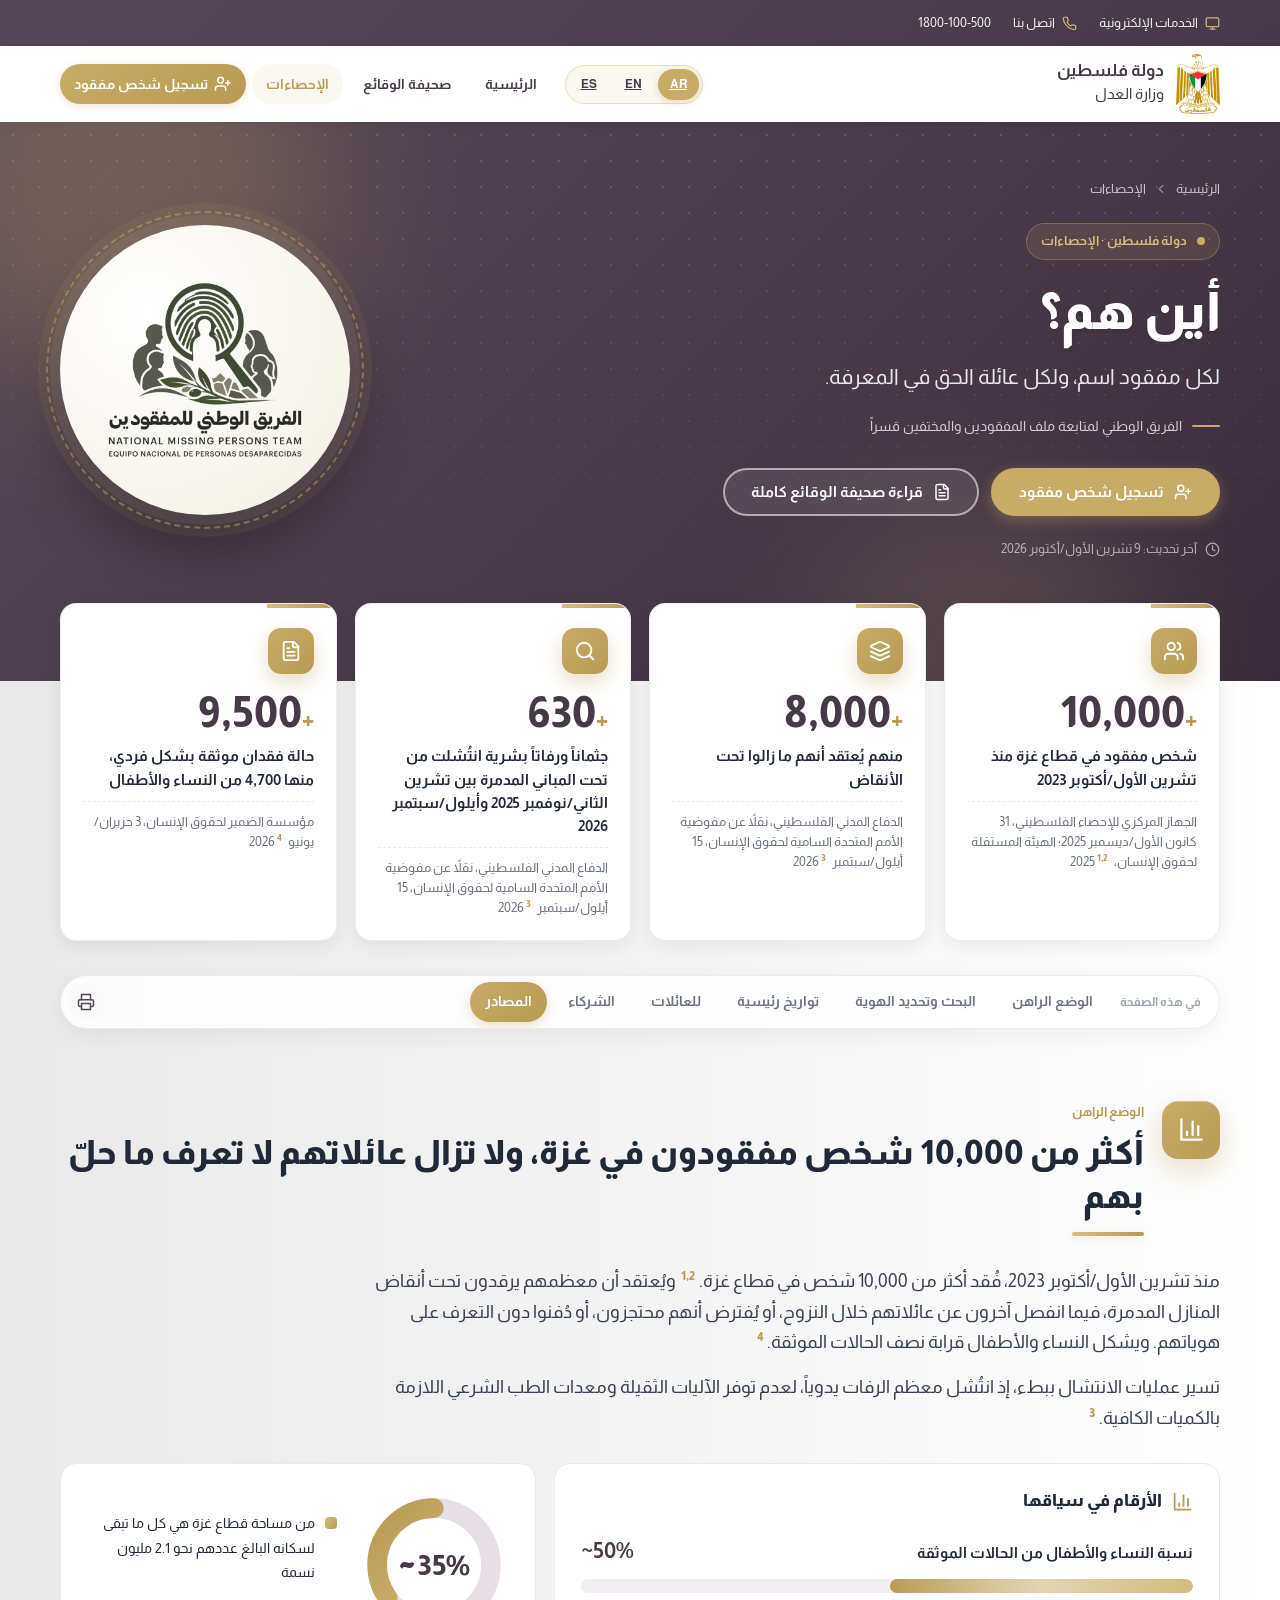
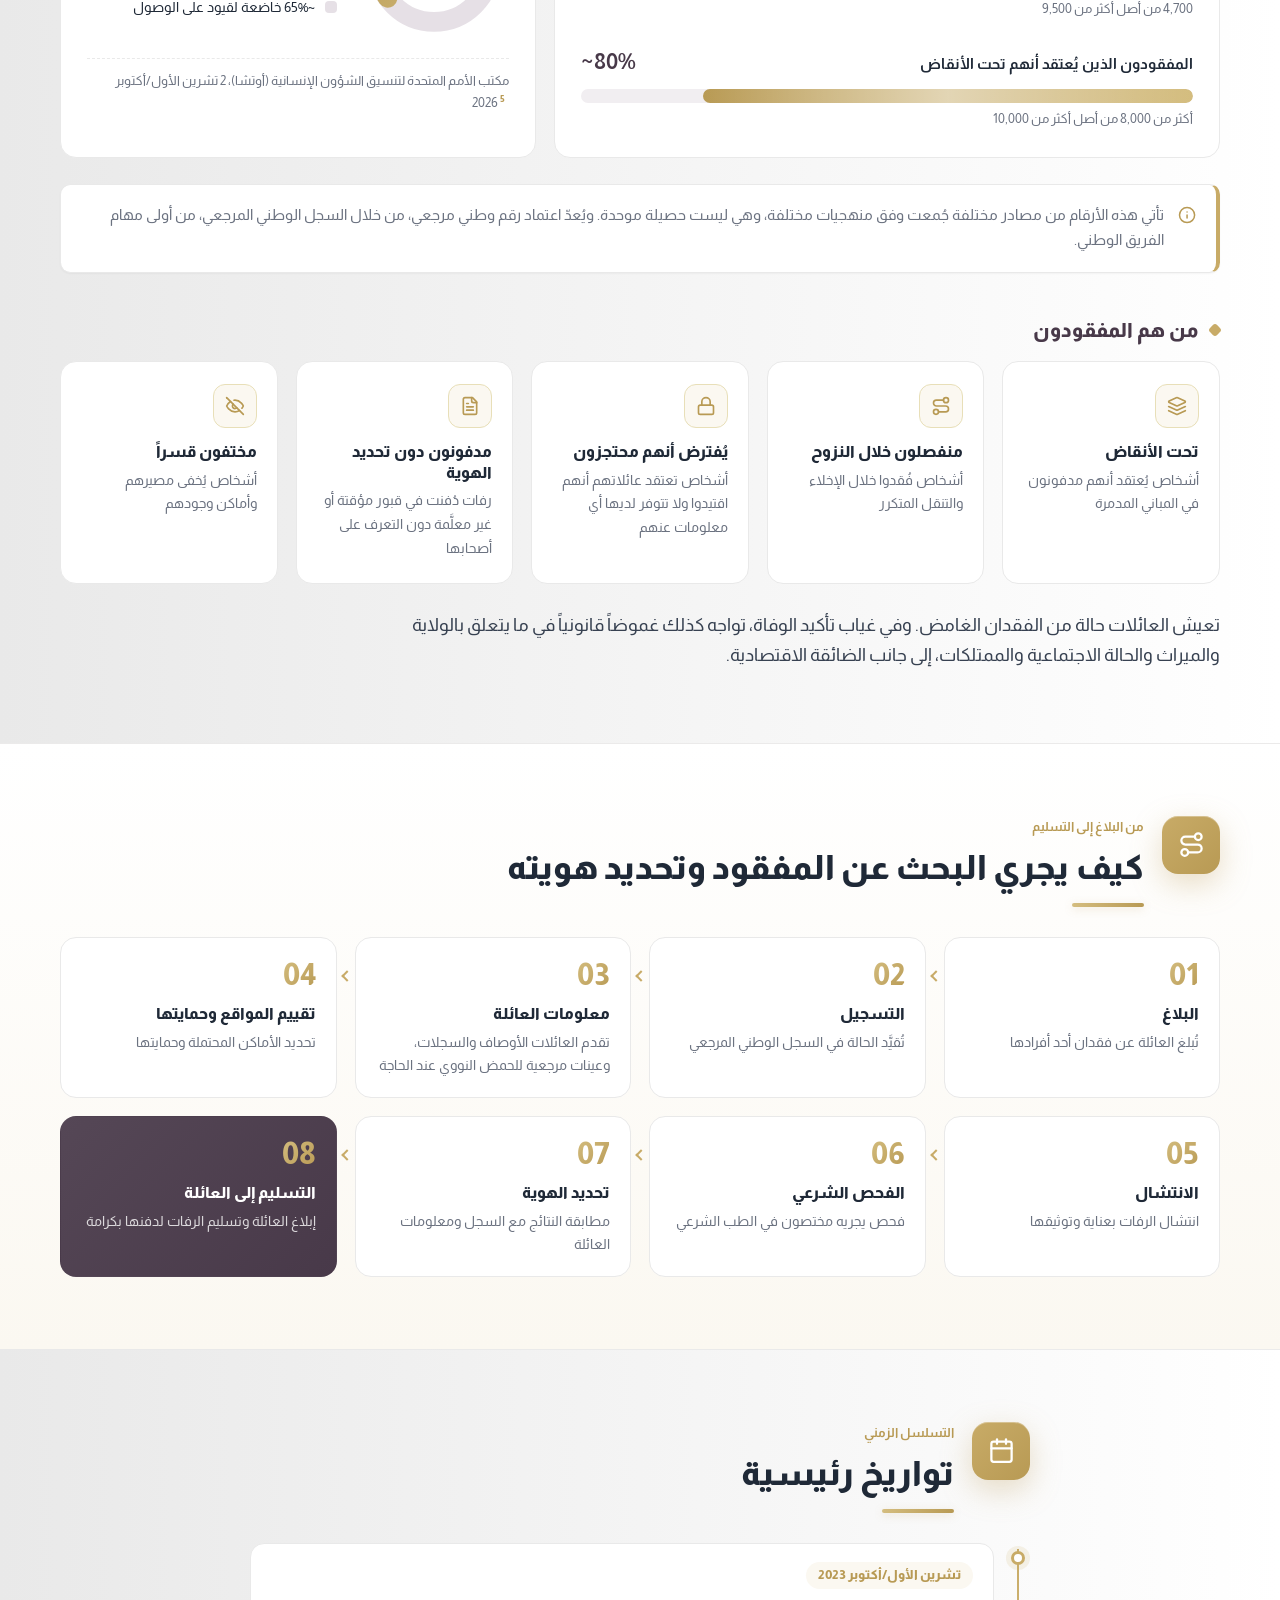
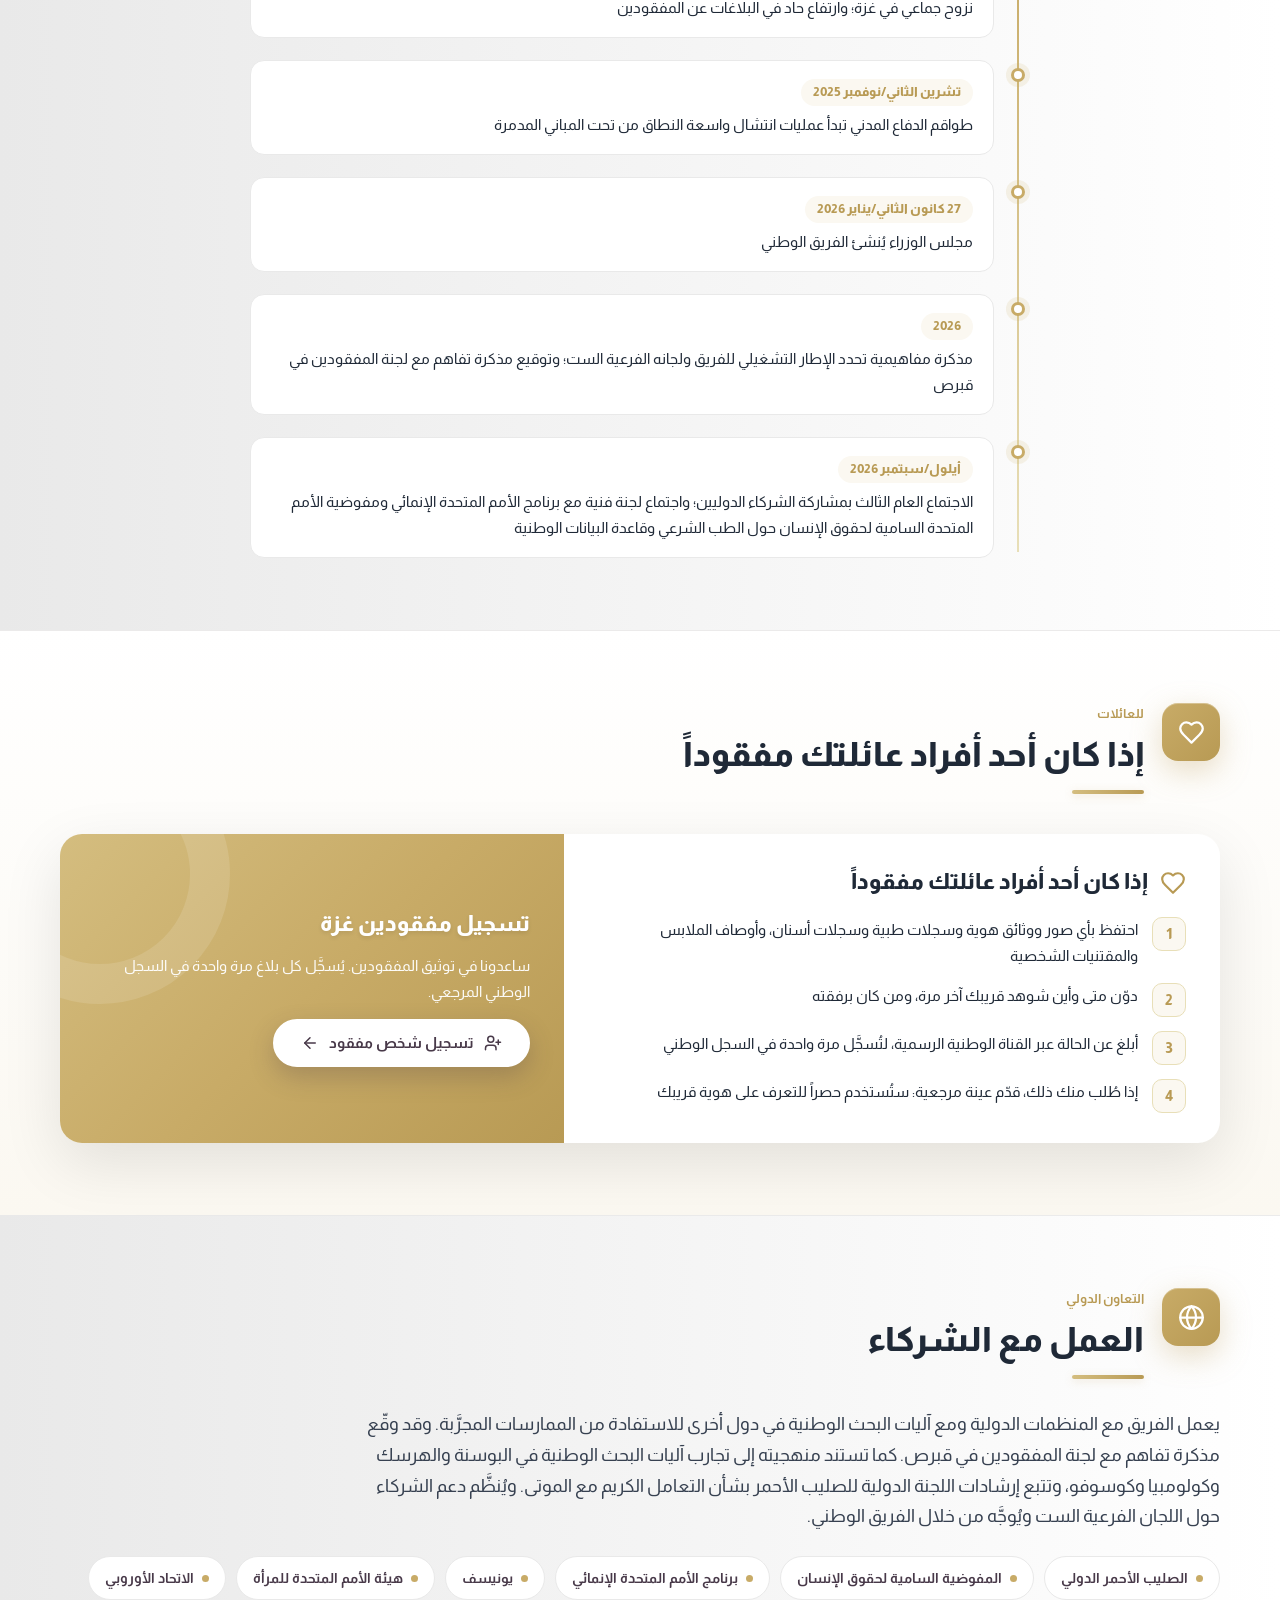
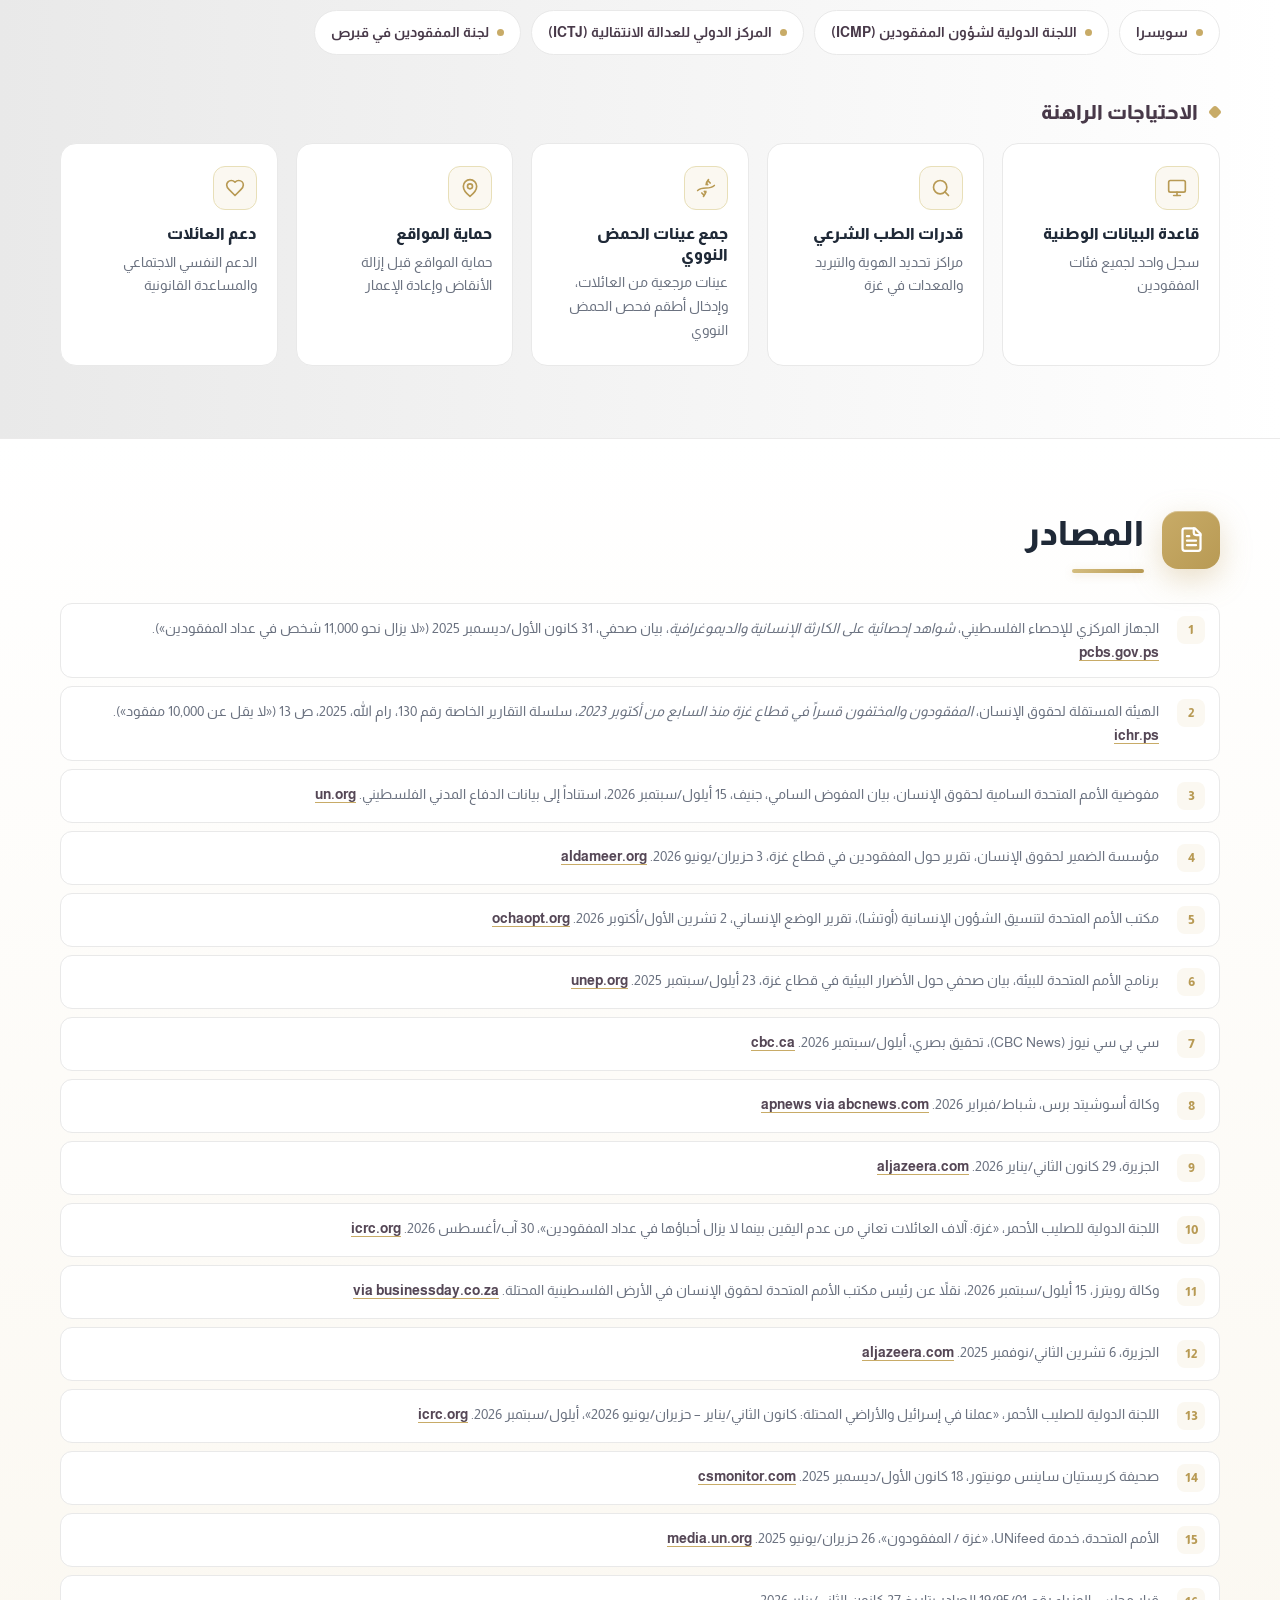
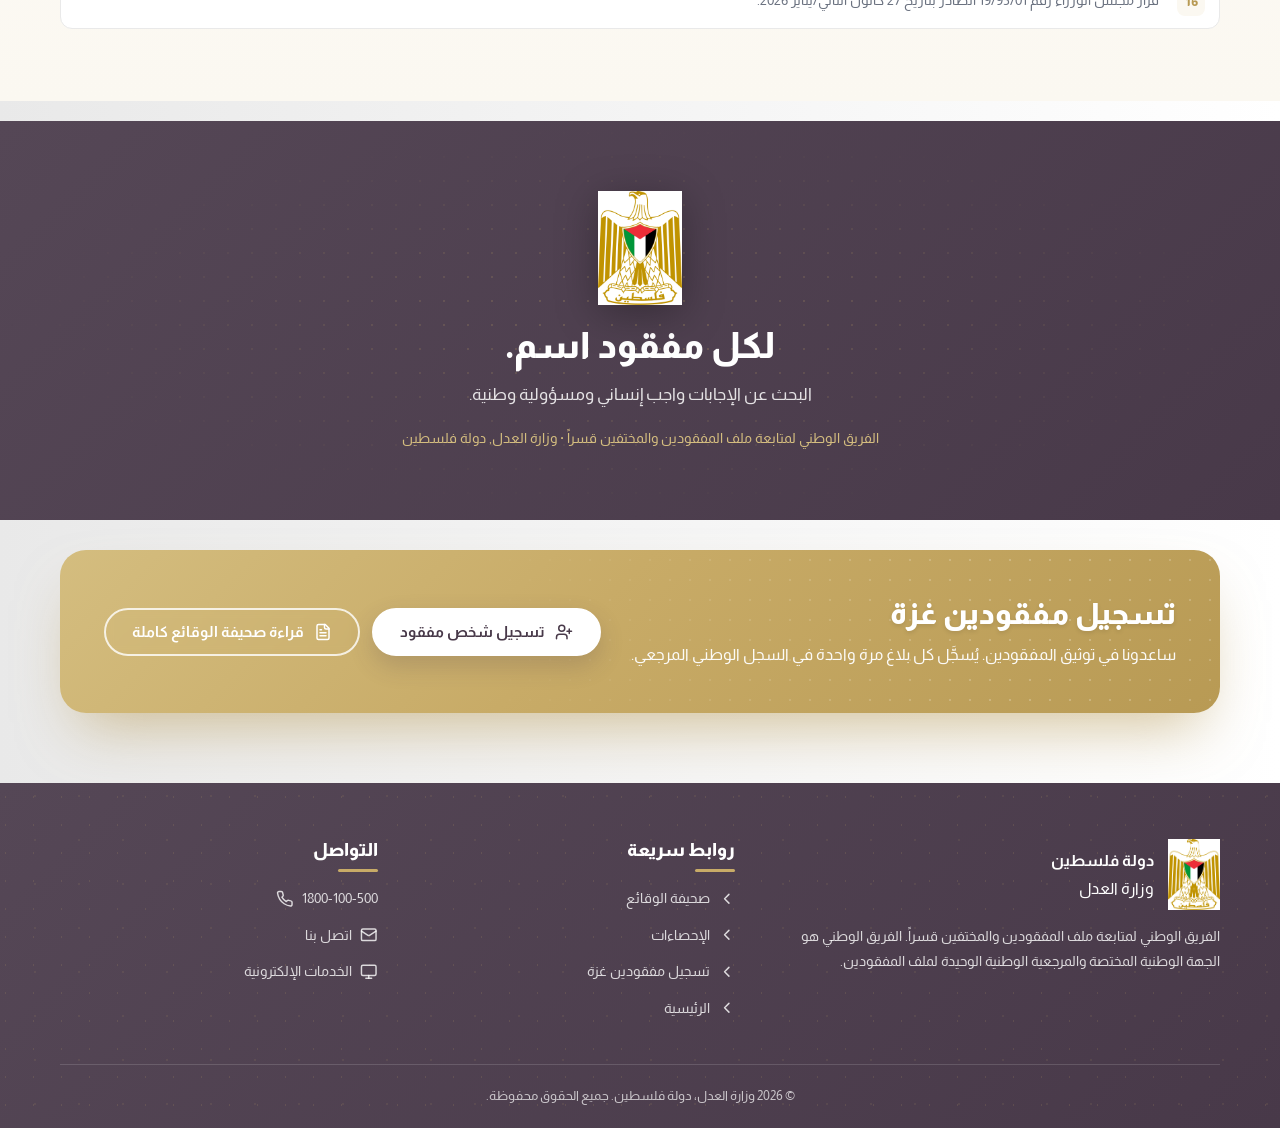
==== commit 754a5a30: "Update preview: feedback round 2" ====
--- a/national-team-missing-persons-statistics/index.html
+++ b/national-team-missing-persons-statistics/index.html
@@ -35,16 +35,18 @@
     <a href="https://moj.pna.ps/Contact-Us"><svg class="mp-icon" viewBox="0 0 24 24" aria-hidden="true" focusable="false"><path d="M22 16.92v3a2 2 0 0 1-2.18 2 19.79 19.79 0 0 1-8.63-3.07 19.5 19.5 0 0 1-6-6 19.79 19.79 0 0 1-3.07-8.67A2 2 0 0 1 4.11 2h3a2 2 0 0 1 2 1.72 12.84 12.84 0 0 0 .7 2.81 2 2 0 0 1-.45 2.11L8.09 9.91a16 16 0 0 0 6 6l1.27-1.27a2 2 0 0 1 2.11-.45 12.84 12.84 0 0 0 2.81.7A2 2 0 0 1 22 16.92z"/></svg>اتصل بنا</a>
     <a href="tel:1800100500" dir="ltr">1800-100-500</a>
   </div>
-  <nav class="mp-lang" aria-label="اللغة"><a href="../national-team-missing-persons-statistics/" hreflang="ar" lang="ar" aria-current="true" title="العربية">AR</a><a href="../en/national-team-missing-persons-statistics/" hreflang="en" lang="en" title="English">EN</a><a href="../es/national-team-missing-persons-statistics/" hreflang="es" lang="es" title="Español">ES</a></nav>
 </div></div>
 <header class="mp-header"><div class="mp-container">
   <a class="mp-brand" href="https://moj.pna.ps/"><img src="../assets/img/coat-of-arms.png" alt="" width="44" height="60"><span><strong>دولة فلسطين</strong><span>وزارة العدل</span></span></a>
+  <div class="mp-header-end">
+  <nav class="mp-lang" aria-label="اللغة"><a href="../national-team-missing-persons-statistics/" hreflang="ar" lang="ar" aria-current="true" title="العربية">AR</a><a href="../en/national-team-missing-persons-statistics/" hreflang="en" lang="en" title="English">EN</a><a href="../es/national-team-missing-persons-statistics/" hreflang="es" lang="es" title="Español">ES</a></nav>
   <nav class="mp-nav" aria-label="الرئيسية">
     <a href="https://moj.pna.ps/">الرئيسية</a>
     <a href="../national-team-missing-persons/">صحيفة الوقائع</a>
     <a href="../national-team-missing-persons-statistics/" aria-current="page">الإحصاءات</a>
     <a class="mp-nav-cta" href="https://moj.pna.ps/gaza-lost-people"><svg class="mp-icon" viewBox="0 0 24 24" aria-hidden="true" focusable="false"><path d="M16 21v-2a4 4 0 0 0-4-4H6a4 4 0 0 0-4 4v2"/><circle cx="9" cy="7" r="4"/><path d="M19 8v6"/><path d="M22 11h-6"/></svg><span>تسجيل شخص مفقود</span></a>
   </nav>
+  </div>
 </div></header>
 <!-- SHELL:END -->
 
@@ -66,7 +68,7 @@
 <div class="mp-container">
   <div class="mp-kpis"><article class="mp-kpi" data-reveal style="--i:0"><div class="mp-kpi-icon"><svg class="mp-icon" viewBox="0 0 24 24" aria-hidden="true" focusable="false"><path d="M16 21v-2a4 4 0 0 0-4-4H6a4 4 0 0 0-4 4v2"/><circle cx="9" cy="7" r="4"/><path d="M22 21v-2a4 4 0 0 0-3-3.87"/><path d="M16 3.13a4 4 0 0 1 0 7.75"/></svg></div><span class="mp-num" data-count="10000" data-prefix="" data-suffix="+">10,000<small>+</small></span><p class="mp-kpi-label">شخص مفقود في قطاع غزة منذ تشرين الأول/أكتوبر 2023</p><p class="mp-kpi-src">الجهاز المركزي للإحصاء الفلسطيني، 31 كانون الأول/ديسمبر 2025؛ الهيئة المستقلة لحقوق الإنسان، 2025<sup class="mp-ref"><a href="#src-1">1,2</a></sup></p></article><article class="mp-kpi" data-reveal style="--i:1"><div class="mp-kpi-icon"><svg class="mp-icon" viewBox="0 0 24 24" aria-hidden="true" focusable="false"><path d="m12.83 2.18a2 2 0 0 0-1.66 0L2.6 6.08a1 1 0 0 0 0 1.83l8.58 3.91a2 2 0 0 0 1.66 0l8.58-3.9a1 1 0 0 0 0-1.83Z"/><path d="m22 17.65-9.17 4.16a2 2 0 0 1-1.66 0L2 17.65"/><path d="m22 12.65-9.17 4.16a2 2 0 0 1-1.66 0L2 12.65"/></svg></div><span class="mp-num" data-count="8000" data-prefix="" data-suffix="+">8,000<small>+</small></span><p class="mp-kpi-label">منهم يُعتقد أنهم ما زالوا تحت الأنقاض</p><p class="mp-kpi-src">الدفاع المدني الفلسطيني، نقلاً عن مفوضية الأمم المتحدة السامية لحقوق الإنسان، 15 أيلول/سبتمبر 2026<sup class="mp-ref"><a href="#src-3">3</a></sup></p></article><article class="mp-kpi" data-reveal style="--i:2"><div class="mp-kpi-icon"><svg class="mp-icon" viewBox="0 0 24 24" aria-hidden="true" focusable="false"><circle cx="11" cy="11" r="8"/><path d="m21 21-4.3-4.3"/></svg></div><span class="mp-num" data-count="630" data-prefix="" data-suffix="+">630<small>+</small></span><p class="mp-kpi-label">جثماناً ورفاتاً بشرية انتُشلت من تحت المباني المدمرة بين تشرين الثاني/نوفمبر 2025 وأيلول/سبتمبر 2026</p><p class="mp-kpi-src">الدفاع المدني الفلسطيني، نقلاً عن مفوضية الأمم المتحدة السامية لحقوق الإنسان، 15 أيلول/سبتمبر 2026<sup class="mp-ref"><a href="#src-3">3</a></sup></p></article><article class="mp-kpi" data-reveal style="--i:3"><div class="mp-kpi-icon"><svg class="mp-icon" viewBox="0 0 24 24" aria-hidden="true" focusable="false"><path d="M15 2H6a2 2 0 0 0-2 2v16a2 2 0 0 0 2 2h12a2 2 0 0 0 2-2V7Z"/><path d="M14 2v4a2 2 0 0 0 2 2h4"/><path d="M16 13H8"/><path d="M16 17H8"/><path d="M10 9H8"/></svg></div><span class="mp-num" data-count="9500" data-prefix="" data-suffix="+">9,500<small>+</small></span><p class="mp-kpi-label">حالة فقدان موثقة بشكل فردي، منها 4,700 من النساء والأطفال</p><p class="mp-kpi-src">مؤسسة الضمير لحقوق الإنسان، 3 حزيران/يونيو 2026<sup class="mp-ref"><a href="#src-4">4</a></sup></p></article></div>
 </div>
-<nav class="mp-toc" aria-label="في هذه الصفحة"><div class="mp-container"><div class="mp-toc-inner"><span class="mp-toc-label">في هذه الصفحة</span><a href="#situation">الوضع الراهن</a><a href="#why">أسباب بقاء الحالات مفتوحة</a><a href="#national-team">الفريق الوطني</a><a href="#process">البحث وتحديد الهوية</a><a href="#key-dates">تواريخ رئيسية</a><a href="#families">للعائلات</a><a href="#partners">الشركاء</a><a href="#sources">المصادر</a><span class="mp-toc-tools"><button type="button" class="mp-iconbtn" data-print title="طباعة / حفظ بصيغة PDF" aria-label="طباعة / حفظ بصيغة PDF"><svg class="mp-icon" viewBox="0 0 24 24" aria-hidden="true" focusable="false"><path d="M6 9V2h12v7"/><path d="M6 18H4a2 2 0 0 1-2-2v-5a2 2 0 0 1 2-2h16a2 2 0 0 1 2 2v5a2 2 0 0 1-2 2h-2"/><rect x="6" y="14" width="12" height="8"/></svg></button></span></div></div></nav>
+<nav class="mp-toc" aria-label="في هذه الصفحة"><div class="mp-container"><div class="mp-toc-inner"><span class="mp-toc-label">في هذه الصفحة</span><a href="#situation">الوضع الراهن</a><a href="#process">البحث وتحديد الهوية</a><a href="#key-dates">تواريخ رئيسية</a><a href="#families">للعائلات</a><a href="#partners">الشركاء</a><a href="#sources">المصادر</a><span class="mp-toc-tools"><button type="button" class="mp-iconbtn" data-print title="طباعة / حفظ بصيغة PDF" aria-label="طباعة / حفظ بصيغة PDF"><svg class="mp-icon" viewBox="0 0 24 24" aria-hidden="true" focusable="false"><path d="M6 9V2h12v7"/><path d="M6 18H4a2 2 0 0 1-2-2v-5a2 2 0 0 1 2-2h16a2 2 0 0 1 2 2v5a2 2 0 0 1-2 2h-2"/><rect x="6" y="14" width="12" height="8"/></svg></button></span></div></div></nav>
 <main id="mp-content" class="mp-main">
 <section id="situation" class="mp-section"><div class="mp-container">
   <div class="mp-head" data-reveal><div class="mp-head-icon"><svg class="mp-icon" viewBox="0 0 24 24" aria-hidden="true" focusable="false"><path d="M3 3v18h18"/><path d="M18 17V9"/><path d="M13 17V5"/><path d="M8 17v-3"/></svg></div><div><span class="mp-kicker">الوضع الراهن</span><h2>أكثر من 10,000 شخص مفقودون في غزة، ولا تزال عائلاتهم لا تعرف ما حلّ بهم</h2><span class="mp-divider"></span></div></div>
@@ -87,27 +89,6 @@
   <h3 class="mp-h3" data-reveal>من هم المفقودون</h3>
   <div class="mp-grid mp-g5"><div class="mp-tile" data-reveal style="--i:0"><div class="mp-tile-icon"><svg class="mp-icon" viewBox="0 0 24 24" aria-hidden="true" focusable="false"><path d="m12.83 2.18a2 2 0 0 0-1.66 0L2.6 6.08a1 1 0 0 0 0 1.83l8.58 3.91a2 2 0 0 0 1.66 0l8.58-3.9a1 1 0 0 0 0-1.83Z"/><path d="m22 17.65-9.17 4.16a2 2 0 0 1-1.66 0L2 17.65"/><path d="m22 12.65-9.17 4.16a2 2 0 0 1-1.66 0L2 12.65"/></svg></div><h4>تحت الأنقاض</h4><p>أشخاص يُعتقد أنهم مدفونون في المباني المدمرة</p></div><div class="mp-tile" data-reveal style="--i:1"><div class="mp-tile-icon"><svg class="mp-icon" viewBox="0 0 24 24" aria-hidden="true" focusable="false"><circle cx="6" cy="19" r="3"/><path d="M9 19h8.5a3.5 3.5 0 0 0 0-7h-11a3.5 3.5 0 0 1 0-7H15"/><circle cx="18" cy="5" r="3"/></svg></div><h4>منفصلون خلال النزوح</h4><p>أشخاص فُقدوا خلال الإخلاء والتنقل المتكرر</p></div><div class="mp-tile" data-reveal style="--i:2"><div class="mp-tile-icon"><svg class="mp-icon" viewBox="0 0 24 24" aria-hidden="true" focusable="false"><rect width="18" height="11" x="3" y="11" rx="2"/><path d="M7 11V7a5 5 0 0 1 10 0v4"/></svg></div><h4>يُفترض أنهم محتجزون</h4><p>أشخاص تعتقد عائلاتهم أنهم اقتيدوا ولا تتوفر لديها أي معلومات عنهم</p></div><div class="mp-tile" data-reveal style="--i:3"><div class="mp-tile-icon"><svg class="mp-icon" viewBox="0 0 24 24" aria-hidden="true" focusable="false"><path d="M15 2H6a2 2 0 0 0-2 2v16a2 2 0 0 0 2 2h12a2 2 0 0 0 2-2V7Z"/><path d="M14 2v4a2 2 0 0 0 2 2h4"/><path d="M16 13H8"/><path d="M16 17H8"/><path d="M10 9H8"/></svg></div><h4>مدفونون دون تحديد الهوية</h4><p>رفات دُفنت في قبور مؤقتة أو غير معلَّمة دون التعرف على أصحابها</p></div><div class="mp-tile" data-reveal style="--i:4"><div class="mp-tile-icon"><svg class="mp-icon" viewBox="0 0 24 24" aria-hidden="true" focusable="false"><path d="M9.88 9.88a3 3 0 1 0 4.24 4.24"/><path d="M10.73 5.08A10.43 10.43 0 0 1 12 5c7 0 10 7 10 7a13.16 13.16 0 0 1-1.67 2.68"/><path d="M6.61 6.61A13.53 13.53 0 0 0 2 12s3 7 10 7a9.74 9.74 0 0 0 5.39-1.61"/><path d="m2 2 20 20"/></svg></div><h4>مختفون قسراً</h4><p>أشخاص يُخفى مصيرهم وأماكن وجودهم</p></div></div>
   <p class="mp-lead" data-reveal style="margin-top:26px">تعيش العائلات حالة من الفقدان الغامض. وفي غياب تأكيد الوفاة، تواجه كذلك غموضاً قانونياً في ما يتعلق بالولاية والميراث والحالة الاجتماعية والممتلكات، إلى جانب الضائقة الاقتصادية.</p>
-</div></section>
-
-<section id="why" class="mp-section mp-section-alt"><div class="mp-container">
-  <div class="mp-head" data-reveal><div class="mp-head-icon"><svg class="mp-icon" viewBox="0 0 24 24" aria-hidden="true" focusable="false"><path d="m21.73 18-8-14a2 2 0 0 0-3.48 0l-8 14A2 2 0 0 0 4 21h16a2 2 0 0 0 1.73-3Z"/><path d="M12 9v4"/><path d="M12 17h.01"/></svg></div><div><span class="mp-kicker">أسباب بقاء الحالات مفتوحة</span><h2>لماذا لا تزال حالات كثيرة دون حل؟</h2><span class="mp-divider"></span></div></div>
-  <p class="mp-lead" data-reveal>إن الكشف عن مصير المفقودين في غزة مهمة إنسانية هائلة. وثمة ثمانية عوامل، كثيراً ما تجتمع معاً، تُبقي الحالات مفتوحة وتترك العائلات بلا إجابات.</p>
-  <div class="mp-grid mp-g2" style="margin-top:24px"><div class="mp-mini" data-reveal style="--i:0"><span class="mp-num" data-count="35" data-prefix="~" data-suffix="%">~35<small>%</small></span><div><p>من مساحة قطاع غزة هي كل ما تبقى لسكانه البالغ عددهم نحو 2.1 مليون نسمة</p><p class="mp-kpi-src">مكتب الأمم المتحدة لتنسيق الشؤون الإنسانية (أوتشا)، 2 تشرين الأول/أكتوبر 2026<sup class="mp-ref"><a href="#src-5">5</a></sup></p></div></div><div class="mp-mini" data-reveal style="--i:1"><span class="mp-num" data-count="61" data-prefix="" data-suffix=" مليون">61<small> مليون</small></span><div><p>طن من الركام في أنحاء قطاع غزة</p><p class="mp-kpi-src">برنامج الأمم المتحدة للبيئة، 23 أيلول/سبتمبر 2025<sup class="mp-ref"><a href="#src-6">6</a></sup></p></div></div></div>
-  <div class="mp-factors"><article class="mp-fcard" data-reveal><figure class="mp-fcard-media"><img src="../assets/img/factors/rubble.jpg" alt="مدفونون تحت الأنقاض" width="1200" height="800" loading="lazy" decoding="async"><span class="mp-fcard-n" aria-hidden="true">01</span><figcaption class="mp-credit">تصوير: <a href="https://commons.wikimedia.org/wiki/File:Destruction_caused_by_Israeli_bombing_of_Jabalia_camp,_Gaza_Strip.jpg" target="_blank" rel="noopener">Hussein Jaber / UNRWA</a>, 2024 · <a href="https://creativecommons.org/licenses/by-sa/3.0/igo/" target="_blank" rel="noopener license">CC BY-SA 3.0 IGO</a></figcaption></figure><div class="mp-fcard-body"><span class="mp-fcard-k">01 / 08</span><h3>مدفونون تحت الأنقاض</h3><p>يُعتقد أن معظم المفقودين يرقدون تحت المنازل ومراكز الإيواء والمباني العامة المدمرة. ويؤدي حجم الدمار إلى تأخير الانتشال والتعرف على هوية الضحايا.</p><blockquote class="mp-example"><svg class="mp-quote" viewBox="0 0 24 24" aria-hidden="true"><path d="M10 7H6a3 3 0 0 0-3 3v4h5v-4H5.5A1.5 1.5 0 0 1 7 8.5h3zm11 0h-4a3 3 0 0 0-3 3v4h5v-4h-2.5A1.5 1.5 0 0 1 18 8.5h3z"/></svg><span><strong>مثال</strong>في موقع واحد بحي الزيتون في مدينة غزة، انتشلت طواقم الدفاع المدني 96 جثماناً ورفاتاً في أيلول/سبتمبر 2026، بينهم 58 طفلاً و23 امرأة.<sup class="mp-ref"><a href="#src-3">3</a></sup></span></blockquote></div></article><article class="mp-fcard" data-reveal><figure class="mp-fcard-media"><img src="../assets/img/factors/access.jpg" alt="تقييد الوصول إلى المواقع" width="1200" height="800" loading="lazy" decoding="async"><span class="mp-fcard-n" aria-hidden="true">02</span><figcaption class="mp-credit">تصوير: <a href="https://commons.wikimedia.org/wiki/File:Destruction_in_Al-Maqousi_quarter,_Gaza_Strip.jpg" target="_blank" rel="noopener">Abedallah Alhaj / UNRWA</a>, 2024 · <a href="https://creativecommons.org/licenses/by-sa/3.0/igo/" target="_blank" rel="noopener license">CC BY-SA 3.0 IGO</a></figcaption></figure><div class="mp-fcard-body"><span class="mp-fcard-k">02 / 08</span><h3>تقييد الوصول إلى المواقع</h3><p>تشمل القيود على الوصول نحو 65 في المئة من مساحة قطاع غزة.<sup class="mp-ref"><a href="#src-5">5</a></sup> ولا تستطيع فرق البحث والانتشال الوصول إلى أماكن كثيرة يُعتقد أن أشخاصاً مدفونون فيها، فتبقى الرفات دون انتشال لفترات طويلة.</p><blockquote class="mp-example"><svg class="mp-quote" viewBox="0 0 24 24" aria-hidden="true"><path d="M10 7H6a3 3 0 0 0-3 3v4h5v-4H5.5A1.5 1.5 0 0 1 7 8.5h3zm11 0h-4a3 3 0 0 0-3 3v4h5v-4h-2.5A1.5 1.5 0 0 1 18 8.5h3z"/></svg><span><strong>مثال</strong>في حي الشجاعية بمدينة غزة، فقدت امرأة زوجها وابنها البالغ من العمر 16 عاماً في تشرين الأول/أكتوبر 2023. ويقوم الآن موقع عسكري في المكان الذي يُعتقد أنهما يرقدان فيه.<sup class="mp-ref"><a href="#src-7">7</a></sup></span></blockquote></div></article><article class="mp-fcard" data-reveal><figure class="mp-fcard-media"><img src="../assets/img/factors/hands.jpg" alt="لا معدات ثقيلة ولا قدرات انتشال آمنة" width="1200" height="800" loading="lazy" decoding="async"><span class="mp-fcard-n" aria-hidden="true">03</span><figcaption class="mp-credit">تصوير: <a href="https://commons.wikimedia.org/wiki/File:Civil_defense_in_Gaza_searching_for_victims_under_the_rubble.jpg" target="_blank" rel="noopener">Jaber Jehad Badwan</a>, 2023 · <a href="https://creativecommons.org/licenses/by-sa/4.0/" target="_blank" rel="noopener license">CC BY-SA 4.0</a></figcaption></figure><div class="mp-fcard-body"><span class="mp-fcard-k">03 / 08</span><h3>لا معدات ثقيلة ولا قدرات انتشال آمنة</h3><p>رُفض إدخال الآليات الثقيلة اللازمة لإزالة الأنقاض، وانتُشل معظم الرفات يدوياً.<sup class="mp-ref"><a href="#src-3">3</a></sup> وتحولت عائلات كثيرة إلى فرق بحث بنفسها، تعمل بين الأنقاض غير المستقرة معرّضةً سلامتها للخطر.</p><blockquote class="mp-example"><svg class="mp-quote" viewBox="0 0 24 24" aria-hidden="true"><path d="M10 7H6a3 3 0 0 0-3 3v4h5v-4H5.5A1.5 1.5 0 0 1 7 8.5h3zm11 0h-4a3 3 0 0 0-3 3v4h5v-4h-2.5A1.5 1.5 0 0 1 18 8.5h3z"/></svg><span><strong>مثال</strong>بعد أكثر من عامين على تدمير منزله، كان أب في مدينة غزة لا يزال يغربل أنقاضه بمنخل بحثاً عن رفات زوجته وأطفاله.<sup class="mp-ref"><a href="#src-8">8</a></sup></span></blockquote></div></article><article class="mp-fcard" data-reveal><figure class="mp-fcard-media"><img src="../assets/img/factors/levelled.jpg" alt="الإزالة قبل التوثيق" width="1200" height="800" loading="lazy" decoding="async"><span class="mp-fcard-n" aria-hidden="true">04</span><figcaption class="mp-credit">تصوير: <a href="https://commons.wikimedia.org/wiki/File:An_aerial_view_showing_destruction_in_Rafah_after_Israeli_forces_withdrawal_and_as_the_ceasefire_took_hold,_Gaza_Strip.jpg" target="_blank" rel="noopener">Ashraf Amra / UNRWA</a>, 2025 · <a href="https://creativecommons.org/licenses/by-sa/3.0/igo/" target="_blank" rel="noopener license">CC BY-SA 3.0 IGO</a></figcaption></figure><div class="mp-fcard-body"><span class="mp-fcard-k">04 / 08</span><h3>الإزالة قبل التوثيق</h3><p>عندما تُسوّى الأنقاض أو تُزال قبل الفحص الشرعي، قد تضيع إلى الأبد الرفات البشرية والمقتنيات الشخصية والمعلومات اللازمة للتعرف على هوية الموتى.</p><blockquote class="mp-example"><svg class="mp-quote" viewBox="0 0 24 24" aria-hidden="true"><path d="M10 7H6a3 3 0 0 0-3 3v4h5v-4H5.5A1.5 1.5 0 0 1 7 8.5h3zm11 0h-4a3 3 0 0 0-3 3v4h5v-4h-2.5A1.5 1.5 0 0 1 18 8.5h3z"/></svg><span><strong>مثال</strong>في رفح، وجدت عائلة لا يزال 14 من أفرادها مفقودين أن موقع منزلها قد سُوّي بالأرض وأُقيم عليه بناء بحلول آب/أغسطس 2026.<sup class="mp-ref"><a href="#src-7">7</a></sup></span></blockquote></div></article><article class="mp-fcard" data-reveal><figure class="mp-fcard-media"><img src="../assets/img/factors/graves.jpg" alt="الدفن الطارئ والقبور غير المعلَّمة والمقابر المتضررة" width="1200" height="800" loading="lazy" decoding="async"><span class="mp-fcard-n" aria-hidden="true">05</span><figcaption class="mp-credit">تصوير: <a href="https://commons.wikimedia.org/wiki/File:Sheikh_Radwan_Cemetery_in_Gaza_war_23-25.jpg" target="_blank" rel="noopener">Hla.bashbash</a>, 2025 · <a href="https://creativecommons.org/licenses/by/4.0/" target="_blank" rel="noopener license">CC BY 4.0</a></figcaption></figure><div class="mp-fcard-body"><span class="mp-fcard-k">05 / 08</span><h3>الدفن الطارئ والقبور غير المعلَّمة والمقابر المتضررة</h3><p>دُفن كثير من الموتى على عجل، في قبور مؤقتة أو جماعية، دون سجلات. كما تعرضت المقابر للعبث، فلم تعد العائلات قادرة على العثور على القبور، وباتت الرفات أصعب في التعرف عليها.</p><blockquote class="mp-example"><svg class="mp-quote" viewBox="0 0 24 24" aria-hidden="true"><path d="M10 7H6a3 3 0 0 0-3 3v4h5v-4H5.5A1.5 1.5 0 0 1 7 8.5h3zm11 0h-4a3 3 0 0 0-3 3v4h5v-4h-2.5A1.5 1.5 0 0 1 18 8.5h3z"/></svg><span><strong>مثال</strong>عجزت عائلات عن تحديد أماكن قبور ذويها في مقبرة البطش بمدينة غزة، بعد أن جُرفت بالجرافات في كانون الثاني/يناير 2026.<sup class="mp-ref"><a href="#src-9">9</a></sup></span></blockquote></div></article><article class="mp-fcard" data-reveal><figure class="mp-fcard-media"><img src="../assets/img/factors/dna.jpg" alt="محدودية القدرة على تحديد الهوية" width="1200" height="800" loading="lazy" decoding="async"><span class="mp-fcard-n" aria-hidden="true">06</span><figcaption class="mp-credit"><b>صورة توضيحية</b> · تصوير: <a href="https://commons.wikimedia.org/wiki/File:Armed_Forces_DNA_Identification_Laboratory_analysts_2018.jpg" target="_blank" rel="noopener">U.S. Air Force, Nicole Leidholm</a>, 2018 · Public domain</figcaption></figure><div class="mp-fcard-body"><span class="mp-fcard-k">06 / 08</span><h3>محدودية القدرة على تحديد الهوية</h3><p>لا توجد حالياً في غزة مرافق لفحص الحمض النووي،<sup class="mp-ref"><a href="#src-10">10</a></sup> وقد قُيِّد إدخال أطقم فحص الحمض النووي.<sup class="mp-ref"><a href="#src-11">11</a></sup> ولا يمكن حتى الآن مطابقة آلاف الرفات مع أسماء أصحابها.</p><blockquote class="mp-example"><svg class="mp-quote" viewBox="0 0 24 24" aria-hidden="true"><path d="M10 7H6a3 3 0 0 0-3 3v4h5v-4H5.5A1.5 1.5 0 0 1 7 8.5h3zm11 0h-4a3 3 0 0 0-3 3v4h5v-4h-2.5A1.5 1.5 0 0 1 18 8.5h3z"/></svg><span><strong>مثال</strong>تتجمع العائلات في قاعات المستشفيات لمشاهدة صور الجثامين المُعادة مجهولة الهوية، على أمل التعرف على قريب من ملابسه أو مقتنياته الشخصية.<sup class="mp-ref"><a href="#src-12">12</a></sup></span></blockquote></div></article><article class="mp-fcard" data-reveal><figure class="mp-fcard-media"><img src="../assets/img/factors/detention.jpg" alt="الاحتجاز غير المُعلن والإخفاء القسري" width="1200" height="800" loading="lazy" decoding="async"><span class="mp-fcard-n" aria-hidden="true">07</span><figcaption class="mp-credit">تصوير: <a href="https://commons.wikimedia.org/wiki/File:ICRC_detention_visit_Gaza.jpg" target="_blank" rel="noopener">ICRC</a>, 2010 · <a href="https://creativecommons.org/licenses/by-sa/2.0/" target="_blank" rel="noopener license">CC BY-SA 2.0</a></figcaption></figure><div class="mp-fcard-body"><span class="mp-fcard-k">07 / 08</span><h3>الاحتجاز غير المُعلن والإخفاء القسري</h3><p>لا تعرف عائلات كثيرة ما إذا كان قريبها المفقود قد احتُجز أو نزح أو قُتل. ولا تزال زيارات اللجنة الدولية للصليب الأحمر إلى أماكن الاحتجاز معلّقة،<sup class="mp-ref"><a href="#src-13">13</a></sup> ما يترك الأهالي دون أي معلومات عن مصير أحبائهم وأماكن وجودهم.</p><blockquote class="mp-example"><svg class="mp-quote" viewBox="0 0 24 24" aria-hidden="true"><path d="M10 7H6a3 3 0 0 0-3 3v4h5v-4H5.5A1.5 1.5 0 0 1 7 8.5h3zm11 0h-4a3 3 0 0 0-3 3v4h5v-4h-2.5A1.5 1.5 0 0 1 18 8.5h3z"/></svg><span><strong>مثال</strong>غادر رجل من خان يونس منزله لأداء صلاة العصر في تشرين الأول/أكتوبر 2023 ولم يعد. ولم تُسفر سنوات من استفسارات عائلته عن أي إجابة.<sup class="mp-ref"><a href="#src-14">14</a></sup></span></blockquote></div></article><article class="mp-fcard" data-reveal><figure class="mp-fcard-media"><img src="../assets/img/factors/blackout.jpg" alt="انقطاع الاتصالات وضياع السجلات" width="1200" height="800" loading="lazy" decoding="async"><span class="mp-fcard-n" aria-hidden="true">08</span><figcaption class="mp-credit">تصوير: <a href="https://commons.wikimedia.org/wiki/File:13_-_Electricity_line_(3158620545).jpg" target="_blank" rel="noopener">RafahKid</a>, 2009 · <a href="https://creativecommons.org/licenses/by-sa/2.0/" target="_blank" rel="noopener license">CC BY-SA 2.0</a></figcaption></figure><div class="mp-fcard-body"><span class="mp-fcard-k">08 / 08</span><h3>انقطاع الاتصالات وضياع السجلات</h3><p>أدى انهيار أنظمة الاتصالات والسجلات إلى صعوبة تسجيل الحالات وتبادل المعلومات وتنسيق عمليات البحث بالنسبة للعائلات والسلطات والمنظمات الإنسانية.</p><blockquote class="mp-example"><svg class="mp-quote" viewBox="0 0 24 24" aria-hidden="true"><path d="M10 7H6a3 3 0 0 0-3 3v4h5v-4H5.5A1.5 1.5 0 0 1 7 8.5h3zm11 0h-4a3 3 0 0 0-3 3v4h5v-4h-2.5A1.5 1.5 0 0 1 18 8.5h3z"/></svg><span><strong>مثال</strong>تبحث شابة في مدينة غزة يومياً عن شقيقها البالغ من العمر 17 عاماً، وتعلّق صورته في أنحاء المدينة.<sup class="mp-ref"><a href="#src-15">15</a></sup></span></blockquote></div></article></div>
-  <p class="mp-note" data-reveal><svg class="mp-icon" viewBox="0 0 24 24" aria-hidden="true" focusable="false"><circle cx="12" cy="12" r="10"/><path d="M12 16v-4"/><path d="M12 8h.01"/></svg><span>تؤدي هذه العوامل مجتمعةً إلى تأخير حق العائلات في المعرفة. ولهذا السبب أيضاً يأتي السجل الوطني المرجعي أولاً: فالمعلومات التي تُجمع من العائلات الآن هي ما سيجعل تحديد الهوية ممكناً لاحقاً.</span></p>
-</div></section>
-
-<section id="national-team" class="mp-section"><div class="mp-container">
-  <div class="mp-head" data-reveal><div class="mp-head-icon"><svg class="mp-icon" viewBox="0 0 24 24" aria-hidden="true" focusable="false"><path d="M20 13c0 5-3.5 7.5-7.66 8.95a1 1 0 0 1-.67-.01C7.5 20.5 4 18 4 13V6a1 1 0 0 1 1-1c2 0 4.5-1.2 6.24-2.72a1.17 1.17 0 0 1 1.52 0C14.51 3.81 17 5 19 5a1 1 0 0 1 1 1z"/></svg></div><div><span class="mp-kicker">الاستجابة الوطنية</span><h2>الفريق الوطني لمتابعة ملف المفقودين والمختفين قسراً</h2><span class="mp-divider"></span></div></div>
-  <p class="mp-lead" data-reveal>الفريق الوطني هو الجهة الوطنية المختصة والمرجعية الوطنية الوحيدة لملف المفقودين. وولايته إنسانية: الكشف عن مصير المفقودين وأماكن وجودهم، ودعم عائلاتهم.</p>
-  <dl class="mp-facts"><div class="mp-fact" data-reveal style="--i:0"><dt>الإنشاء</dt><dd>قرار مجلس الوزراء رقم 19/95/01 الصادر بتاريخ 27 كانون الثاني/يناير 2026<sup class="mp-ref"><a href="#src-16">16</a></sup></dd></div><div class="mp-fact" data-reveal style="--i:1"><dt>الرئاسة</dt><dd>معالي وزير العدل، وتتولى وزارة العدل مهام المقرر</dd></div><div class="mp-fact" data-reveal style="--i:0"><dt>العضوية</dt><dd>الوزارات المختصة والجهاز القضائي والمؤسسات الوطنية ومؤسسات المجتمع المدني</dd></div><div class="mp-fact" data-reveal style="--i:1"><dt>الولاية</dt><dd>إنسانية: الكشف عن مصير المفقودين وأماكن وجودهم، ودعم عائلاتهم</dd></div></dl>
-  <h3 class="mp-h3" data-reveal>آلية عمل الفريق</h3>
-  <div class="mp-grid mp-g3"><div class="mp-tile" data-reveal style="--i:0"><div class="mp-tile-icon"><svg class="mp-icon" viewBox="0 0 24 24" aria-hidden="true" focusable="false"><path d="M16 21v-2a4 4 0 0 0-4-4H6a4 4 0 0 0-4 4v2"/><circle cx="9" cy="7" r="4"/><path d="M22 21v-2a4 4 0 0 0-3-3.87"/><path d="M16 3.13a4 4 0 0 1 0 7.75"/></svg></div><h4>الهيئة العامة</h4><p>تجتمع شهرياً وتتخذ قرارات الفريق</p></div><div class="mp-tile" data-reveal style="--i:1"><div class="mp-tile-icon"><svg class="mp-icon" viewBox="0 0 24 24" aria-hidden="true" focusable="false"><path d="m12.83 2.18a2 2 0 0 0-1.66 0L2.6 6.08a1 1 0 0 0 0 1.83l8.58 3.91a2 2 0 0 0 1.66 0l8.58-3.9a1 1 0 0 0 0-1.83Z"/><path d="m22 17.65-9.17 4.16a2 2 0 0 1-1.66 0L2 17.65"/><path d="m22 12.65-9.17 4.16a2 2 0 0 1-1.66 0L2 12.65"/></svg></div><h4>اللجان الفرعية</h4><p>ست لجان فرعية متخصصة تتولى العمل الفني</p></div><div class="mp-tile" data-reveal style="--i:2"><div class="mp-tile-icon"><svg class="mp-icon" viewBox="0 0 24 24" aria-hidden="true" focusable="false"><rect width="16" height="20" x="4" y="2" rx="2"/><path d="M9 22v-4h6v4"/><path d="M8 6h.01M16 6h.01M12 6h.01M12 10h.01M12 14h.01M16 10h.01M16 14h.01M8 10h.01M8 14h.01"/></svg></div><h4>الأمانة الفنية</h4><p>أمانة دائمة تستضيفها وزارة العدل</p></div></div>
-  <h3 class="mp-h3" data-reveal>اللجان الفرعية الست</h3>
-  <div class="mp-grid mp-g3"><article class="mp-sub" data-reveal style="--i:0"><span class="mp-sub-n" aria-hidden="true">1</span><h4>التوثيق والسجل الوطني والمنصة الإلكترونية</h4><p>سجل وطني واحد لكل حالة مُبلَّغ عنها</p></article><article class="mp-sub" data-reveal style="--i:1"><span class="mp-sub-n" aria-hidden="true">2</span><h4>الطب الشرعي وتحديد الهوية</h4><p>انتشال الرفات وفحصها وتحديد هويتها</p></article><article class="mp-sub" data-reveal style="--i:2"><span class="mp-sub-n" aria-hidden="true">3</span><h4>الشؤون القانونية والتشريعية</h4><p>الوضع القانوني للمفقودين وحقوق عائلاتهم</p></article><article class="mp-sub" data-reveal style="--i:0"><span class="mp-sub-n" aria-hidden="true">4</span><h4>دعم العائلات والعمل النفسي الاجتماعي</h4><p>مرافقة العائلات طوال مسار البحث</p></article><article class="mp-sub" data-reveal style="--i:1"><span class="mp-sub-n" aria-hidden="true">5</span><h4>التعاون الدولي والشراكات</h4><p>بقيادة مشتركة بين وزارة العدل ووزارة الخارجية</p></article><article class="mp-sub" data-reveal style="--i:2"><span class="mp-sub-n" aria-hidden="true">6</span><h4>الإعلام والاتصال</h4><p>معلومات عامة دقيقة وتواصل مع العائلات</p></article></div>
-  <div class="mp-banner" data-reveal="zoom"><span class="mp-kicker">المبدأ الحاكم</span><h3>المعلومات أولاً، والطب الشرعي أخيراً.</h3><p>يأتي السجل الوطني المرجعي ومنصته أولاً، إذ يعتمد العمل الميداني والمخبري على معلومات موثوقة من العائلات.</p></div>
-  <h3 class="mp-h3" data-reveal>المبادئ الأساسية</h3>
-  <div class="mp-grid mp-g4"><div class="mp-tile" data-reveal style="--i:0"><div class="mp-tile-icon"><svg class="mp-icon" viewBox="0 0 24 24" aria-hidden="true" focusable="false"><path d="M16 21v-2a4 4 0 0 0-4-4H6a4 4 0 0 0-4 4v2"/><circle cx="9" cy="7" r="4"/><path d="M22 21v-2a4 4 0 0 0-3-3.87"/><path d="M16 3.13a4 4 0 0 1 0 7.75"/></svg></div><h4>العائلات في صميم العمل</h4><p>تشارك العائلات في البحث وتُطلَع على المستجدات باستمرار</p></div><div class="mp-tile" data-reveal style="--i:1"><div class="mp-tile-icon"><svg class="mp-icon" viewBox="0 0 24 24" aria-hidden="true" focusable="false"><path d="M19 14c1.49-1.46 3-3.21 3-5.5A5.5 5.5 0 0 0 16.5 3c-1.76 0-3 .5-4.5 2-1.5-1.5-2.74-2-4.5-2A5.5 5.5 0 0 0 2 8.5c0 2.3 1.5 4.05 3 5.5l7 7Z"/></svg></div><h4>الغاية الإنسانية</h4><p>البحث عن الإجابات يأتي أولاً</p></div><div class="mp-tile" data-reveal style="--i:2"><div class="mp-tile-icon"><svg class="mp-icon" viewBox="0 0 24 24" aria-hidden="true" focusable="false"><path d="M15 2H6a2 2 0 0 0-2 2v16a2 2 0 0 0 2 2h12a2 2 0 0 0 2-2V7Z"/><path d="M14 2v4a2 2 0 0 0 2 2h4"/><path d="M16 13H8"/><path d="M16 17H8"/><path d="M10 9H8"/></svg></div><h4>التوثيق الدقيق</h4><p>تُسجَّل كل حالة مرة واحدة وفق معيار موحد</p></div><div class="mp-tile" data-reveal style="--i:3"><div class="mp-tile-icon"><svg class="mp-icon" viewBox="0 0 24 24" aria-hidden="true" focusable="false"><circle cx="12" cy="12" r="10"/><path d="M12 2a14.5 14.5 0 0 0 0 20 14.5 14.5 0 0 0 0-20"/><path d="M2 12h20"/></svg></div><h4>جهد وطني واحد</h4><p>تنسيق الجهود الوطنية والدولية من خلال الفريق</p></div></div>
 </div></section>
 
 <section id="process" class="mp-section mp-section-alt"><div class="mp-container">
--- a/assets/css/missing-persons.css
+++ b/assets/css/missing-persons.css
@@ -85,6 +85,11 @@
 .mp-brand img { width: 44px; height: auto; }
 .mp-brand strong { display: block; font-size: 17px; line-height: 1.2; color: var(--mp-plum-dark); }
 .mp-brand span { display: block; font-size: 15px; color: var(--mp-plum-dark); }
+.mp-header-end { display: flex; align-items: center; gap: 14px; }
+.mp-header .mp-lang { background: var(--mp-cream); border-color: var(--mp-gold-lighter); }
+.mp-header .mp-lang a { color: var(--mp-plum-dark); opacity: 1; padding: 5px 12px; }
+.mp-header .mp-lang a:hover { color: var(--mp-gold-dark); }
+.mp-header .mp-lang a[aria-current="true"] { color: #fff; }
 .mp-nav { display: flex; gap: 6px; align-items: center; flex-wrap: wrap; }
 .mp-nav a { text-decoration: none; padding: 8px 14px; border-radius: 999px; font-size: 14px; font-weight: 700; color: var(--mp-plum-dark); transition: background .2s, color .2s; }
 .mp-nav a:hover { background: var(--mp-cream); color: var(--mp-gold-dark); }
@@ -144,9 +149,9 @@
 .mp-hero-actions { display: flex; gap: 12px; flex-wrap: wrap; margin-top: 30px; }
 .mp-hero-meta { margin-top: 22px; font-size: 13px; color: rgba(255, 255, 255, .6); display: flex; gap: 8px; align-items: center; }
 .mp-hero-meta .mp-icon { width: 15px; height: 15px; }
-.mp-hero-logo { position: relative; width: 250px; aspect-ratio: 1; border-radius: 50%; display: grid; place-items: center; background: radial-gradient(circle at 30% 30%, #fff, #f4efe3); box-shadow: 0 0 0 10px rgba(255, 255, 255, .06), 0 0 0 22px rgba(200, 171, 103, .08), 0 30px 60px rgba(0, 0, 0, .35); animation: mp-bob 7s ease-in-out infinite; }
+.mp-hero-logo { position: relative; width: 290px; aspect-ratio: 1; border-radius: 50%; display: grid; place-items: center; background: radial-gradient(circle at 30% 30%, #fff, #f4efe3); box-shadow: 0 0 0 10px rgba(255, 255, 255, .06), 0 0 0 22px rgba(200, 171, 103, .08), 0 30px 60px rgba(0, 0, 0, .35); animation: mp-bob 7s ease-in-out infinite; }
 .mp-hero-logo::before { content: ""; position: absolute; inset: -14px; border-radius: 50%; border: 2px dashed rgba(200, 171, 103, .45); animation: mp-spin 40s linear infinite; }
-.mp-hero-logo picture { display: flex; align-items: center; justify-content: center; width: 72%; aspect-ratio: 1; }
+.mp-hero-logo picture { display: flex; align-items: center; justify-content: center; width: 68%; aspect-ratio: 1; }
 .mp-hero-logo img { display: block; width: 100%; height: 100%; object-fit: contain; object-position: center; }
 
 /* ---------- KPI cards (overlap the hero) ---------- */
@@ -247,6 +252,8 @@
 .mp-fcard-media img { position: absolute; inset: 0; width: 100%; height: 100%; object-fit: cover; z-index: -2; filter: saturate(.85) contrast(1.02); transition: transform 1.6s var(--mp-ease), filter .6s; }
 .mp-js .mp .mp-fcard:not(.is-in) .mp-fcard-media img { transform: scale(1.12); }
 .mp-fcard:hover .mp-fcard-media img { transform: scale(1.06); filter: saturate(1) contrast(1.05); }
+.mp-fcard-media img.mp-contain { object-fit: contain; }
+.mp-fcard-media img.mp-fcard-bg { inset: -24px; width: calc(100% + 48px); height: calc(100% + 48px); object-fit: cover; z-index: -3; filter: blur(22px) brightness(.55) saturate(.8); transform: none; }
 .mp-fcard-media::before { content: ""; position: absolute; inset: 0; z-index: -1; background: linear-gradient(180deg, rgba(52, 40, 58, .55) 0%, rgba(52, 40, 58, 0) 34%, rgba(52, 40, 58, 0) 58%, rgba(40, 30, 44, .82) 100%); }
 .mp-fcard-media::after { content: ""; position: absolute; inset: auto 0 0 0; height: 4px; background: linear-gradient(90deg, var(--mp-gold-light), var(--mp-gold-dark)); transform: scaleX(0); transform-origin: var(--mp-start, left); transition: transform .8s var(--mp-ease); }
 .mp[dir="rtl"] .mp-fcard-media::after { --mp-start: right; }
@@ -266,6 +273,10 @@
 .mp[dir="rtl"] .mp-quote { transform: scaleX(-1); }
 .mp-example strong { display: block; font-size: 12px; font-weight: 800; letter-spacing: .1em; text-transform: uppercase; color: var(--mp-gold-dark); margin-bottom: 2px; }
 .mp[lang="ar"] .mp-example strong { letter-spacing: 0; font-size: 13px; }
+
+.mp-photo { margin: 28px 0 0; border-radius: 22px; overflow: hidden; box-shadow: var(--mp-shadow-lg); aspect-ratio: 21 / 9; background: var(--mp-plum-dark); }
+.mp-photo img { width: 100%; height: 100%; object-fit: cover; display: block; transition: transform 1.2s var(--mp-ease); }
+.mp-photo:hover img { transform: scale(1.03); }
 
 /* ---------- Key facts list ---------- */
 .mp-facts { display: grid; grid-template-columns: repeat(2, 1fr); gap: 14px; margin-top: 26px; }
@@ -471,7 +482,7 @@
 @media (max-width: 960px) {
   .mp-hero .mp-container { grid-template-columns: 1fr; }
   .mp-hero-logo-wrap { order: -1; }
-  .mp-hero-logo { width: 150px; }
+  .mp-hero-logo { width: 190px; }
   .mp-kpis { grid-template-columns: repeat(2, 1fr); }
   .mp-g3, .mp-g4 { grid-template-columns: repeat(2, 1fr); }
   .mp-facts, .mp-callouts, .mp-viz, .mp-family, .mp-footer-grid, .mp-fcard { grid-template-columns: 1fr; }
@@ -510,6 +521,10 @@
   .mp-nav .mp-nav-cta .mp-icon { width: 20px; height: 20px; }
   .mp-brand strong, .mp-brand span { white-space: nowrap; }
   .mp-brand img { width: 36px; }
+  .mp-brand > span { display: none; }
+  .mp-header-end { gap: 8px; }
+  .mp-header .mp-lang a { padding: 4px 9px; }
+  .mp-photo { aspect-ratio: 4 / 3; }
   .mp-toc-label { display: none; }
   .mp-cta { margin-bottom: 50px; }
 }
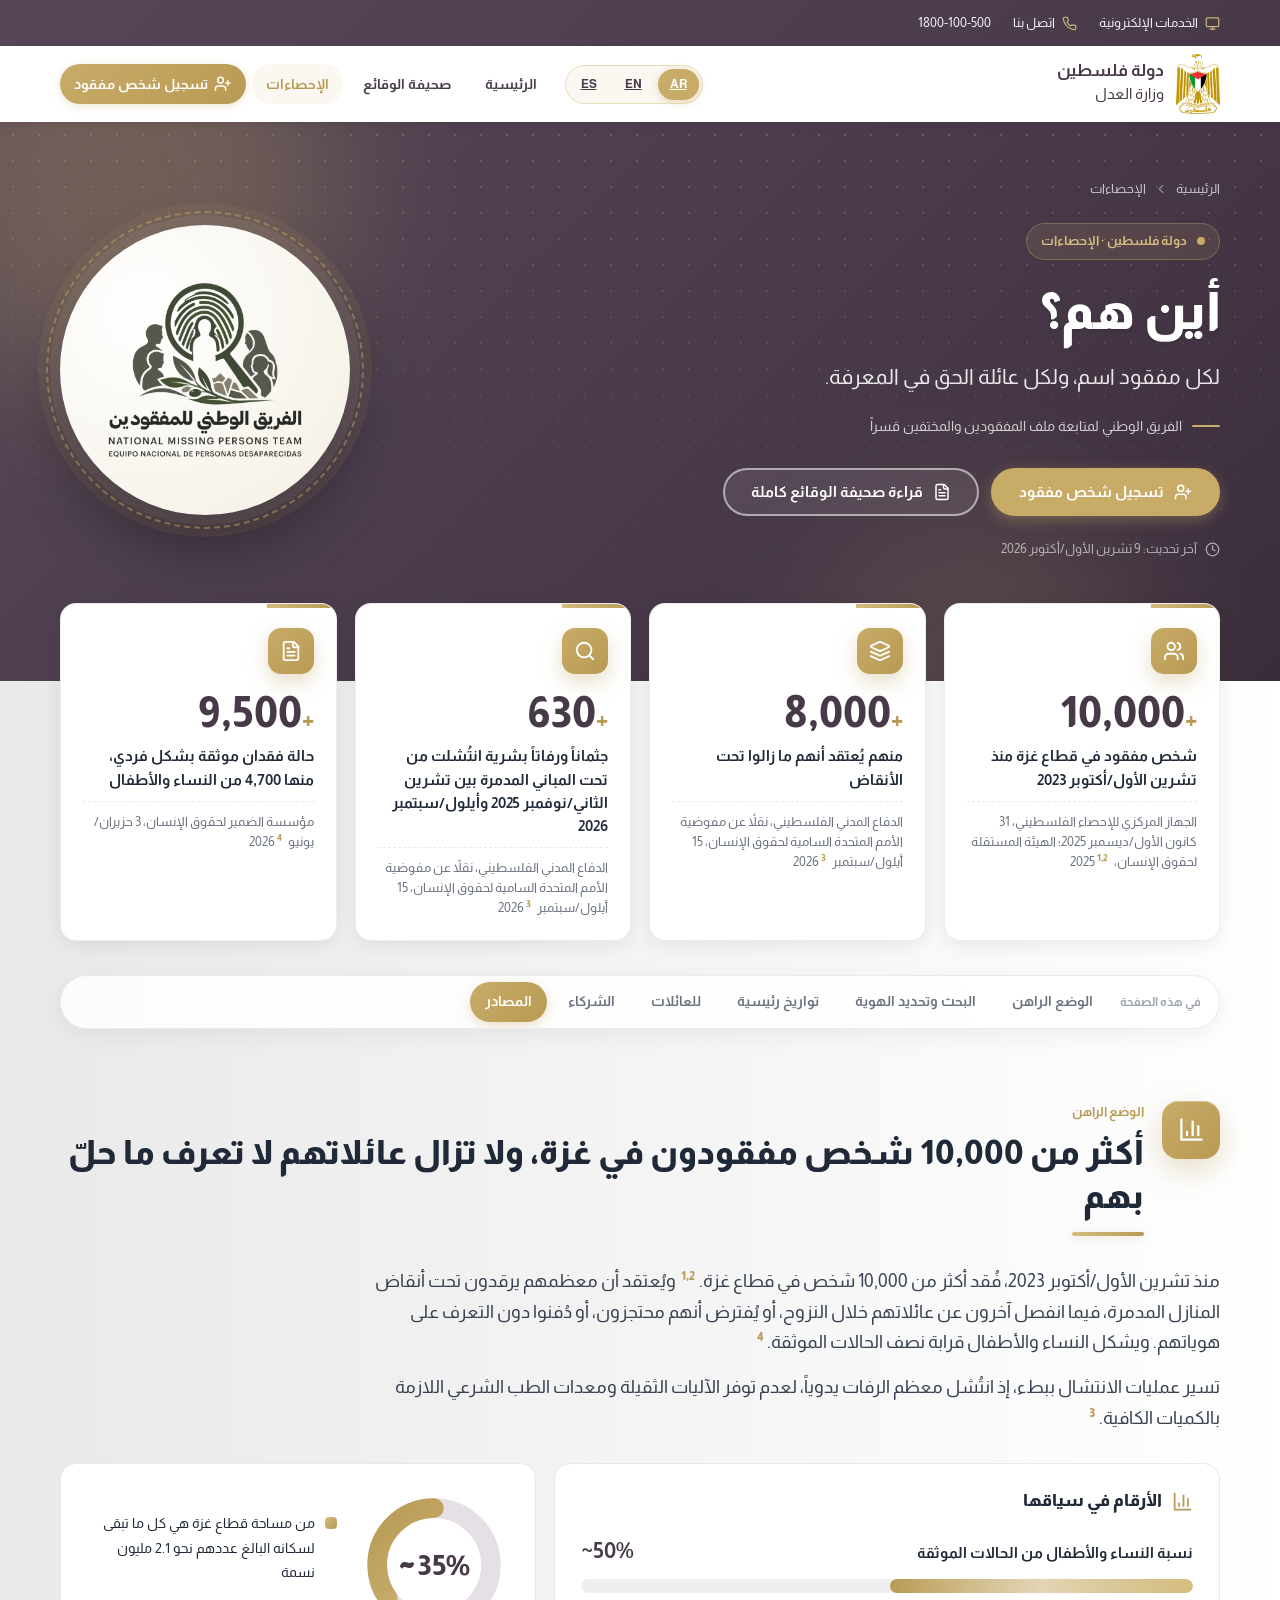
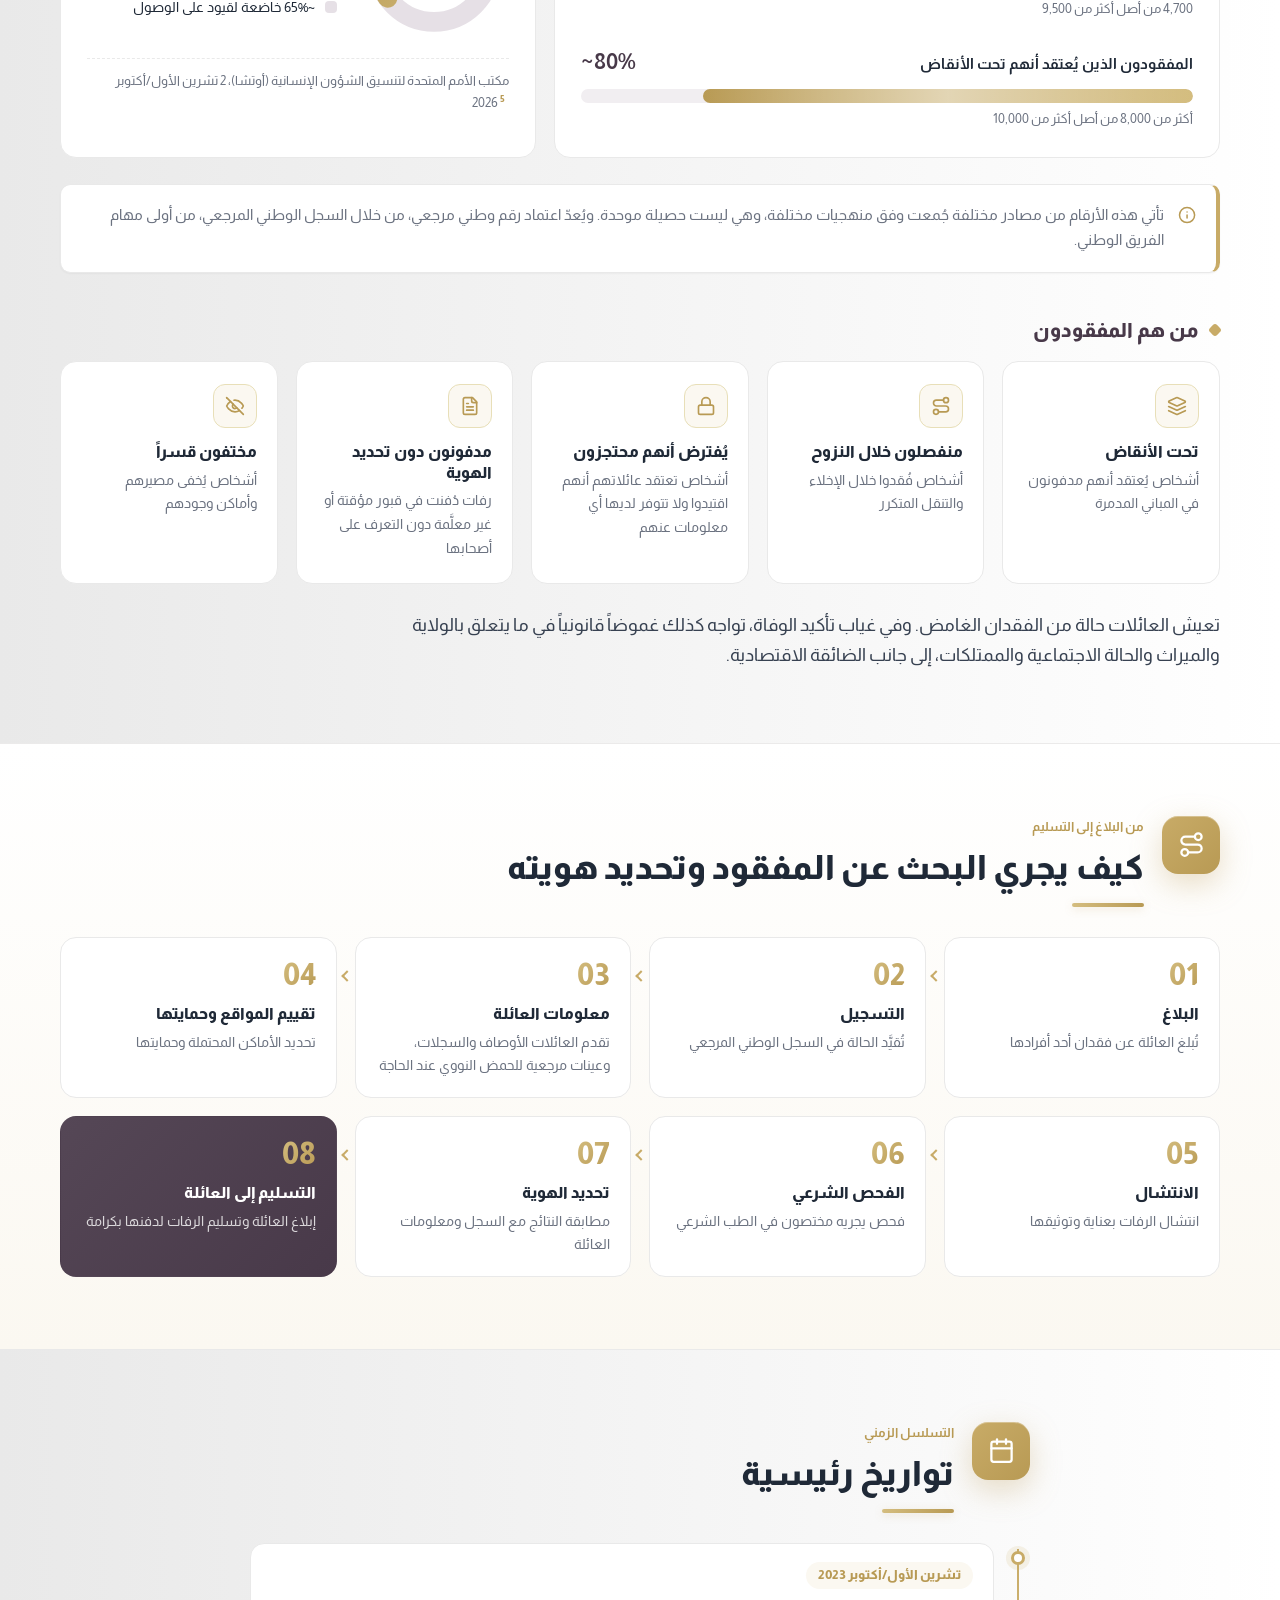
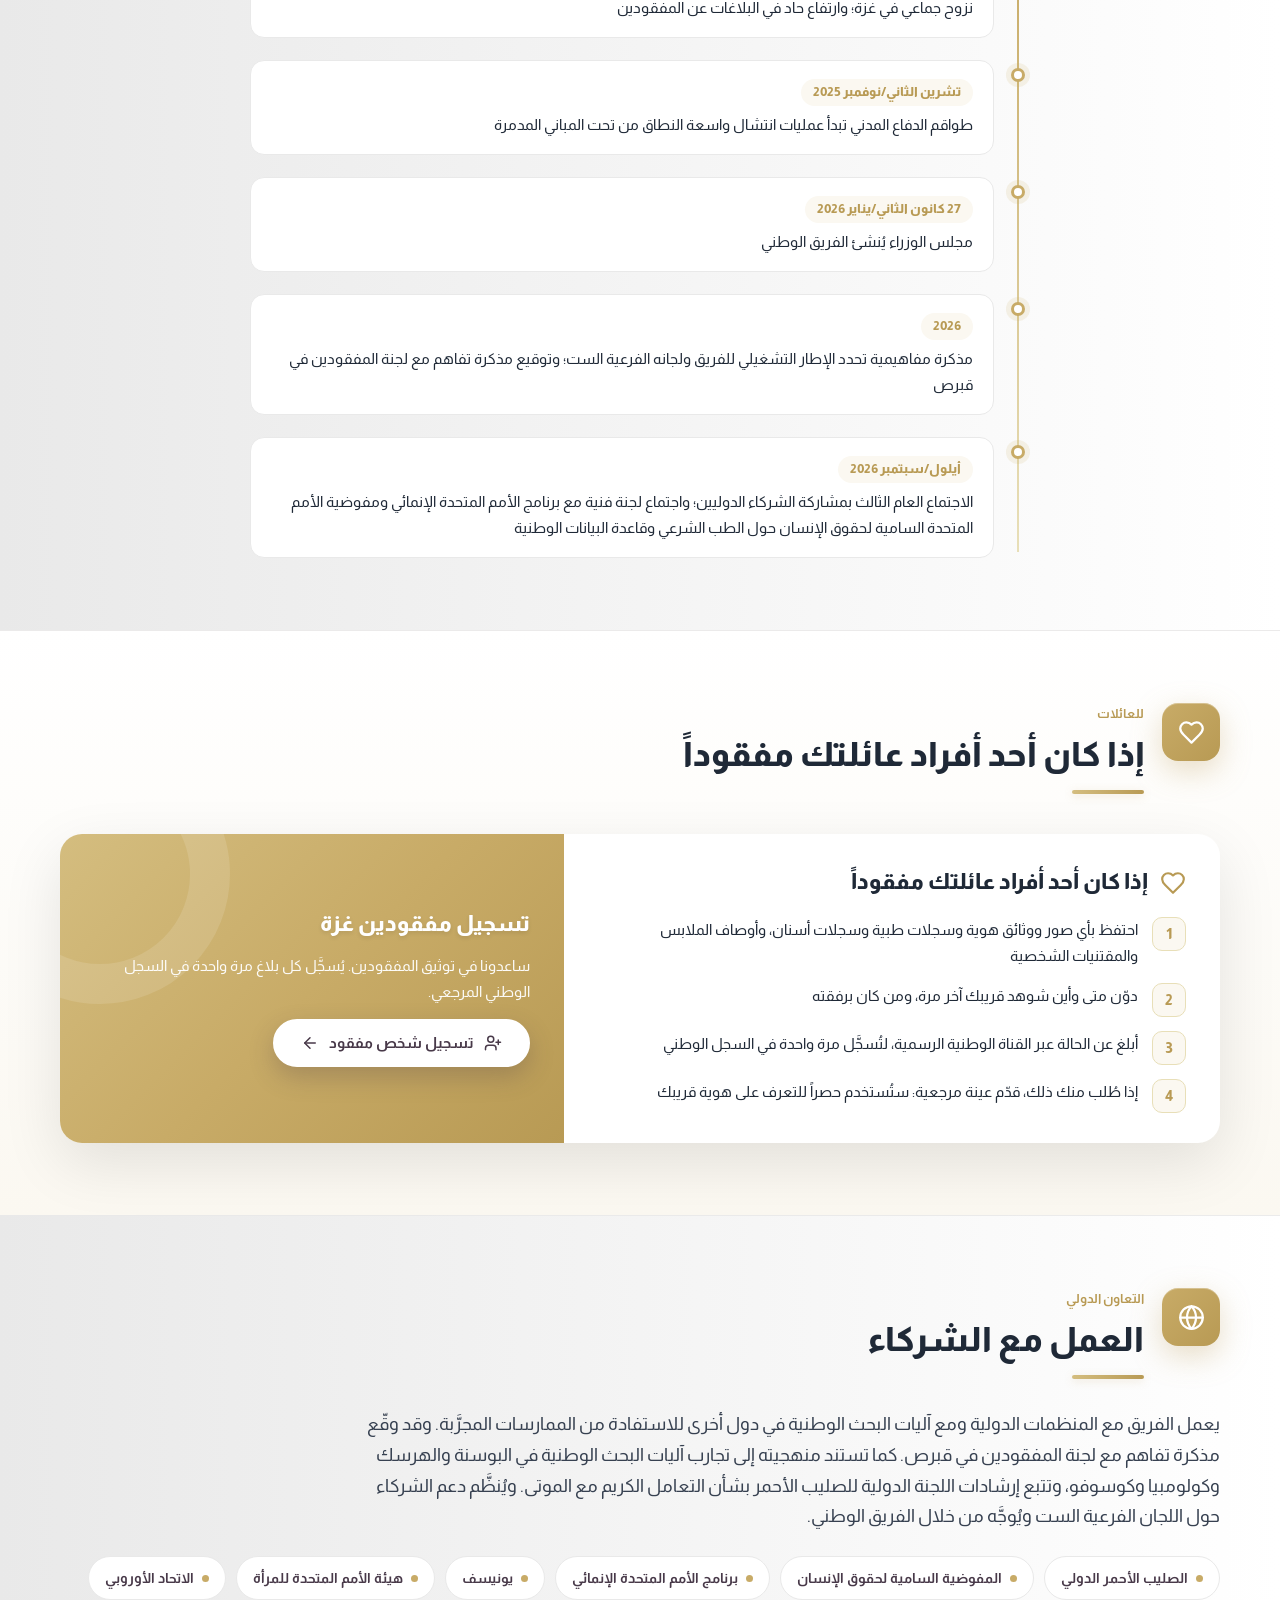
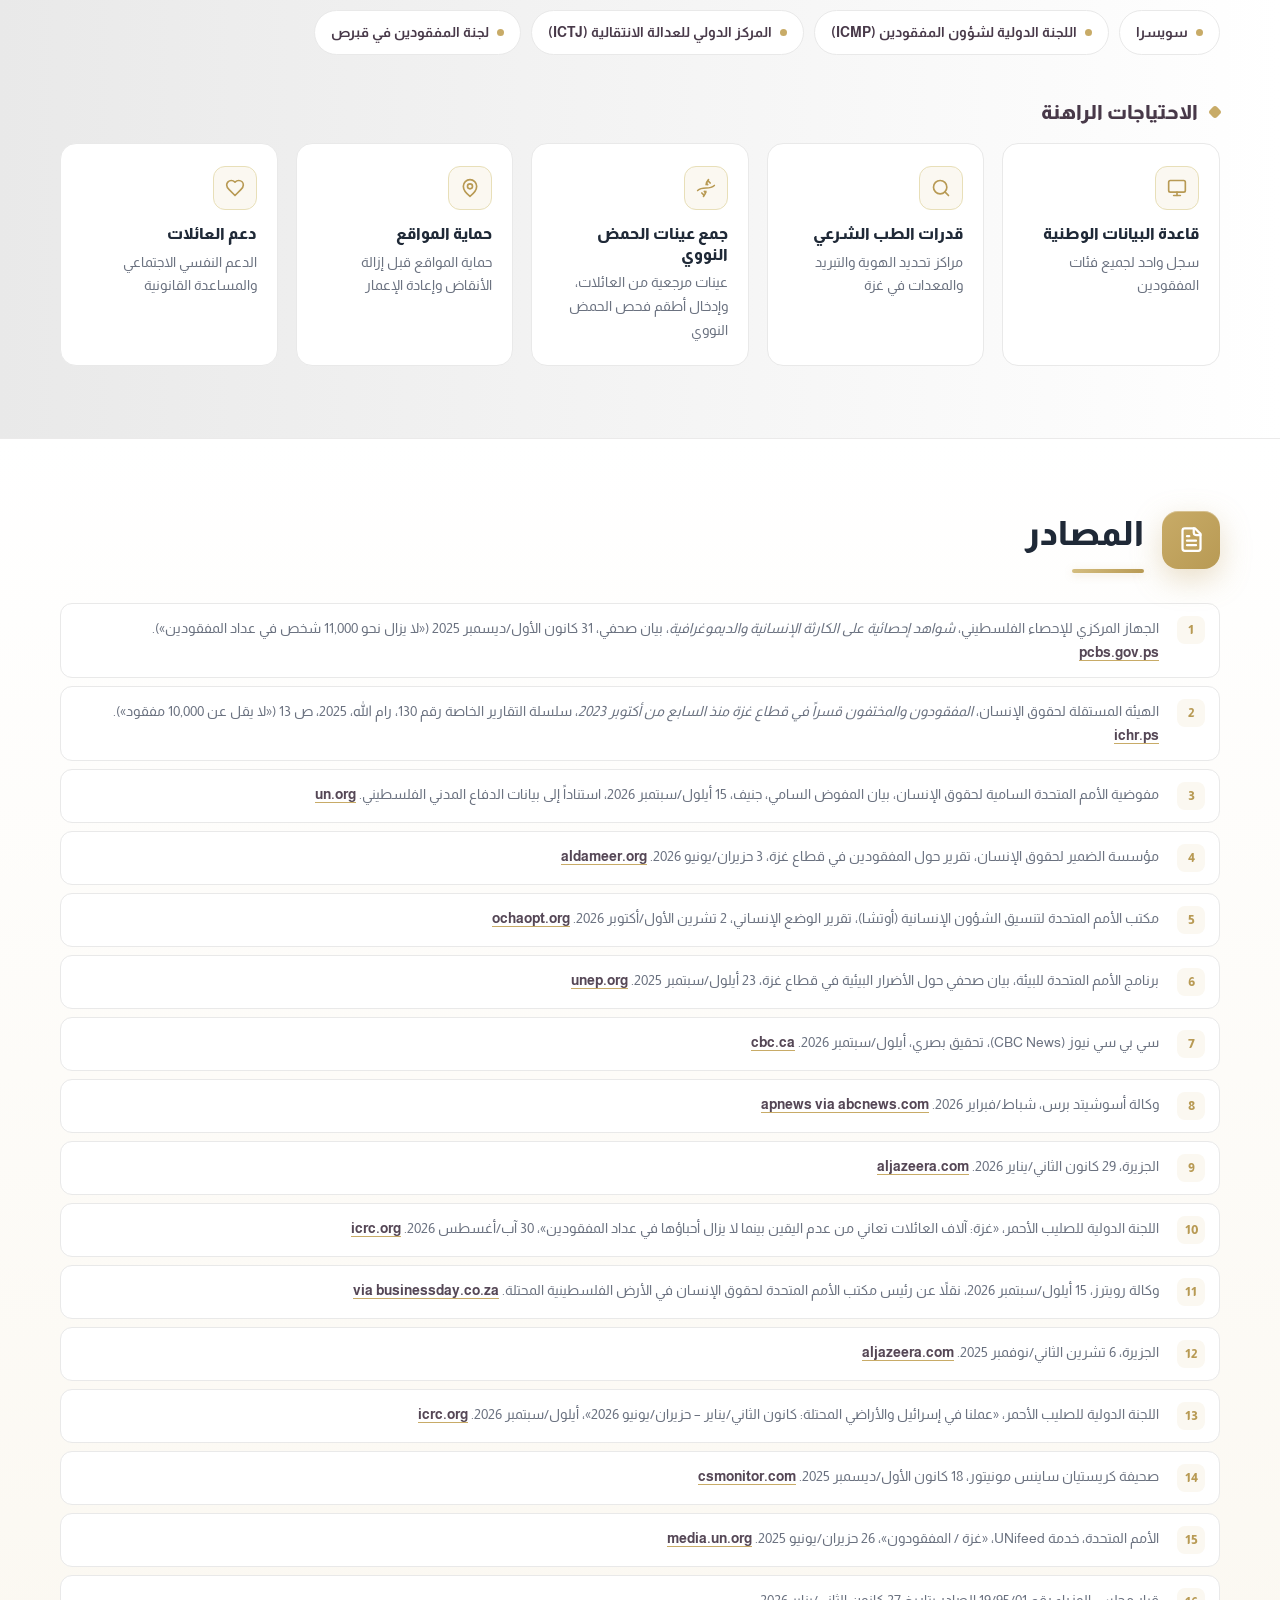
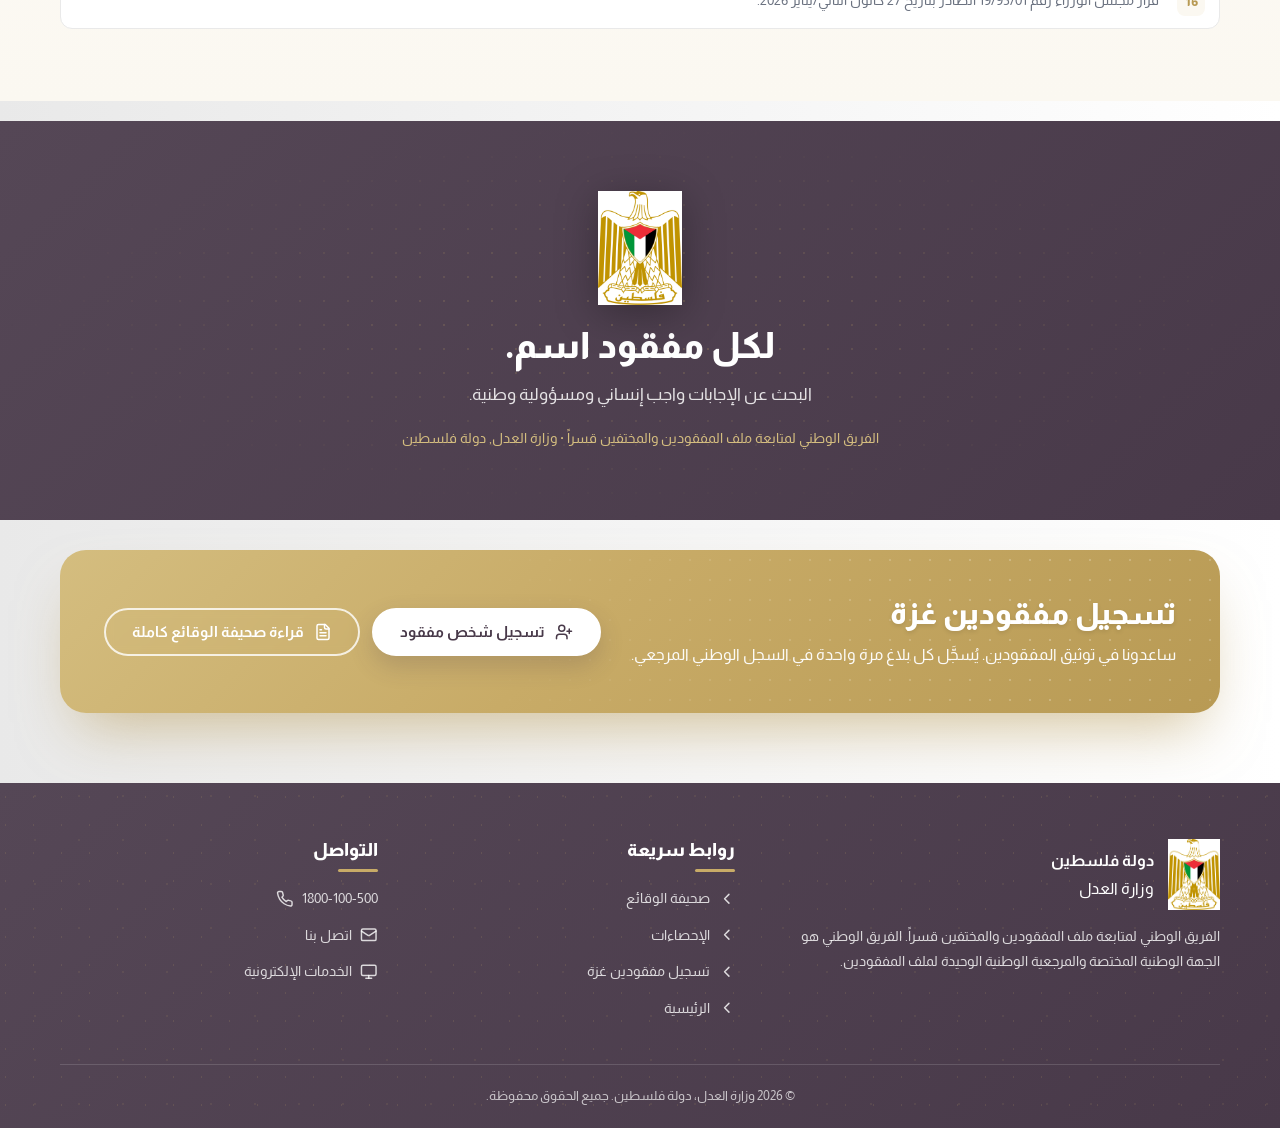
==== commit 53700999: "Update preview: print button removed, latest JS" ====
--- a/national-team-missing-persons-statistics/index.html
+++ b/national-team-missing-persons-statistics/index.html
@@ -68,7 +68,7 @@
 <div class="mp-container">
   <div class="mp-kpis"><article class="mp-kpi" data-reveal style="--i:0"><div class="mp-kpi-icon"><svg class="mp-icon" viewBox="0 0 24 24" aria-hidden="true" focusable="false"><path d="M16 21v-2a4 4 0 0 0-4-4H6a4 4 0 0 0-4 4v2"/><circle cx="9" cy="7" r="4"/><path d="M22 21v-2a4 4 0 0 0-3-3.87"/><path d="M16 3.13a4 4 0 0 1 0 7.75"/></svg></div><span class="mp-num" data-count="10000" data-prefix="" data-suffix="+">10,000<small>+</small></span><p class="mp-kpi-label">شخص مفقود في قطاع غزة منذ تشرين الأول/أكتوبر 2023</p><p class="mp-kpi-src">الجهاز المركزي للإحصاء الفلسطيني، 31 كانون الأول/ديسمبر 2025؛ الهيئة المستقلة لحقوق الإنسان، 2025<sup class="mp-ref"><a href="#src-1">1,2</a></sup></p></article><article class="mp-kpi" data-reveal style="--i:1"><div class="mp-kpi-icon"><svg class="mp-icon" viewBox="0 0 24 24" aria-hidden="true" focusable="false"><path d="m12.83 2.18a2 2 0 0 0-1.66 0L2.6 6.08a1 1 0 0 0 0 1.83l8.58 3.91a2 2 0 0 0 1.66 0l8.58-3.9a1 1 0 0 0 0-1.83Z"/><path d="m22 17.65-9.17 4.16a2 2 0 0 1-1.66 0L2 17.65"/><path d="m22 12.65-9.17 4.16a2 2 0 0 1-1.66 0L2 12.65"/></svg></div><span class="mp-num" data-count="8000" data-prefix="" data-suffix="+">8,000<small>+</small></span><p class="mp-kpi-label">منهم يُعتقد أنهم ما زالوا تحت الأنقاض</p><p class="mp-kpi-src">الدفاع المدني الفلسطيني، نقلاً عن مفوضية الأمم المتحدة السامية لحقوق الإنسان، 15 أيلول/سبتمبر 2026<sup class="mp-ref"><a href="#src-3">3</a></sup></p></article><article class="mp-kpi" data-reveal style="--i:2"><div class="mp-kpi-icon"><svg class="mp-icon" viewBox="0 0 24 24" aria-hidden="true" focusable="false"><circle cx="11" cy="11" r="8"/><path d="m21 21-4.3-4.3"/></svg></div><span class="mp-num" data-count="630" data-prefix="" data-suffix="+">630<small>+</small></span><p class="mp-kpi-label">جثماناً ورفاتاً بشرية انتُشلت من تحت المباني المدمرة بين تشرين الثاني/نوفمبر 2025 وأيلول/سبتمبر 2026</p><p class="mp-kpi-src">الدفاع المدني الفلسطيني، نقلاً عن مفوضية الأمم المتحدة السامية لحقوق الإنسان، 15 أيلول/سبتمبر 2026<sup class="mp-ref"><a href="#src-3">3</a></sup></p></article><article class="mp-kpi" data-reveal style="--i:3"><div class="mp-kpi-icon"><svg class="mp-icon" viewBox="0 0 24 24" aria-hidden="true" focusable="false"><path d="M15 2H6a2 2 0 0 0-2 2v16a2 2 0 0 0 2 2h12a2 2 0 0 0 2-2V7Z"/><path d="M14 2v4a2 2 0 0 0 2 2h4"/><path d="M16 13H8"/><path d="M16 17H8"/><path d="M10 9H8"/></svg></div><span class="mp-num" data-count="9500" data-prefix="" data-suffix="+">9,500<small>+</small></span><p class="mp-kpi-label">حالة فقدان موثقة بشكل فردي، منها 4,700 من النساء والأطفال</p><p class="mp-kpi-src">مؤسسة الضمير لحقوق الإنسان، 3 حزيران/يونيو 2026<sup class="mp-ref"><a href="#src-4">4</a></sup></p></article></div>
 </div>
-<nav class="mp-toc" aria-label="في هذه الصفحة"><div class="mp-container"><div class="mp-toc-inner"><span class="mp-toc-label">في هذه الصفحة</span><a href="#situation">الوضع الراهن</a><a href="#process">البحث وتحديد الهوية</a><a href="#key-dates">تواريخ رئيسية</a><a href="#families">للعائلات</a><a href="#partners">الشركاء</a><a href="#sources">المصادر</a><span class="mp-toc-tools"><button type="button" class="mp-iconbtn" data-print title="طباعة / حفظ بصيغة PDF" aria-label="طباعة / حفظ بصيغة PDF"><svg class="mp-icon" viewBox="0 0 24 24" aria-hidden="true" focusable="false"><path d="M6 9V2h12v7"/><path d="M6 18H4a2 2 0 0 1-2-2v-5a2 2 0 0 1 2-2h16a2 2 0 0 1 2 2v5a2 2 0 0 1-2 2h-2"/><rect x="6" y="14" width="12" height="8"/></svg></button></span></div></div></nav>
+<nav class="mp-toc" aria-label="في هذه الصفحة"><div class="mp-container"><div class="mp-toc-inner"><span class="mp-toc-label">في هذه الصفحة</span><a href="#situation">الوضع الراهن</a><a href="#process">البحث وتحديد الهوية</a><a href="#key-dates">تواريخ رئيسية</a><a href="#families">للعائلات</a><a href="#partners">الشركاء</a><a href="#sources">المصادر</a></div></div></nav>
 <main id="mp-content" class="mp-main">
 <section id="situation" class="mp-section"><div class="mp-container">
   <div class="mp-head" data-reveal><div class="mp-head-icon"><svg class="mp-icon" viewBox="0 0 24 24" aria-hidden="true" focusable="false"><path d="M3 3v18h18"/><path d="M18 17V9"/><path d="M13 17V5"/><path d="M8 17v-3"/></svg></div><div><span class="mp-kicker">الوضع الراهن</span><h2>أكثر من 10,000 شخص مفقودون في غزة، ولا تزال عائلاتهم لا تعرف ما حلّ بهم</h2><span class="mp-divider"></span></div></div>
